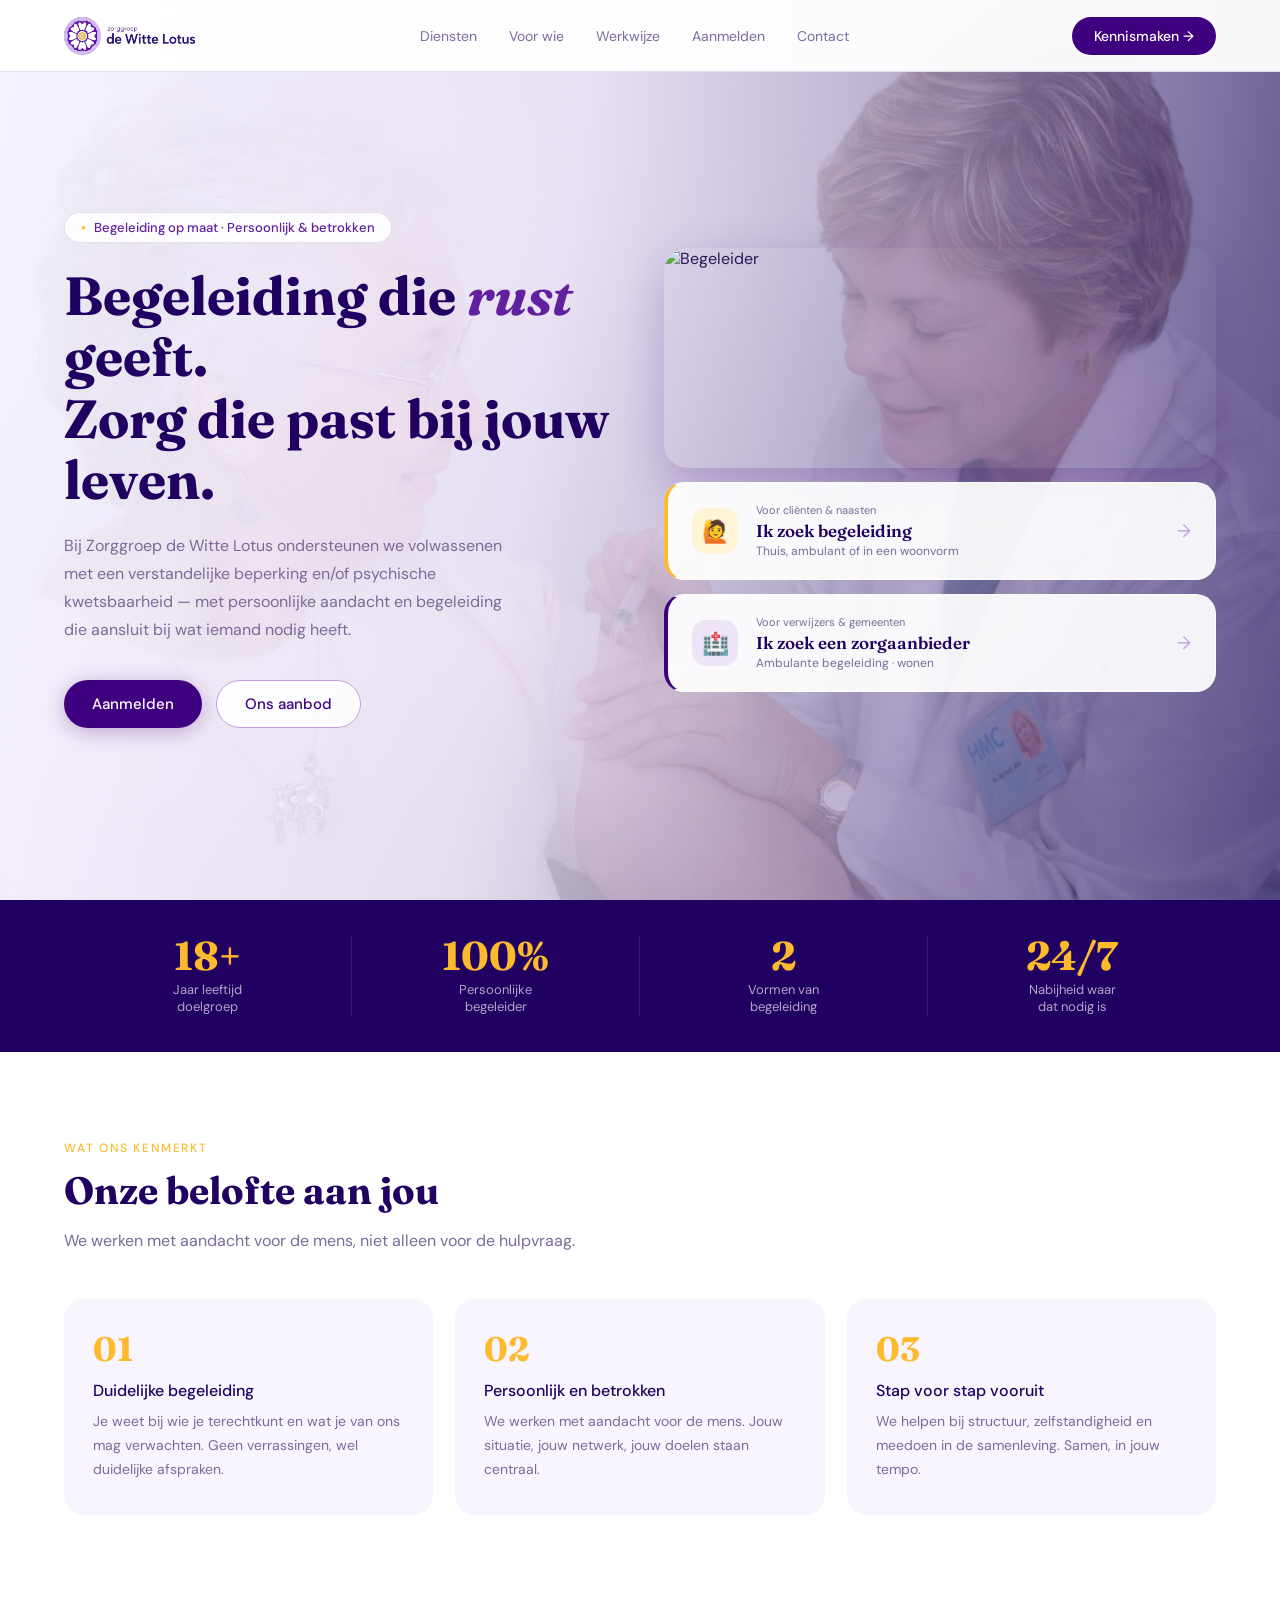
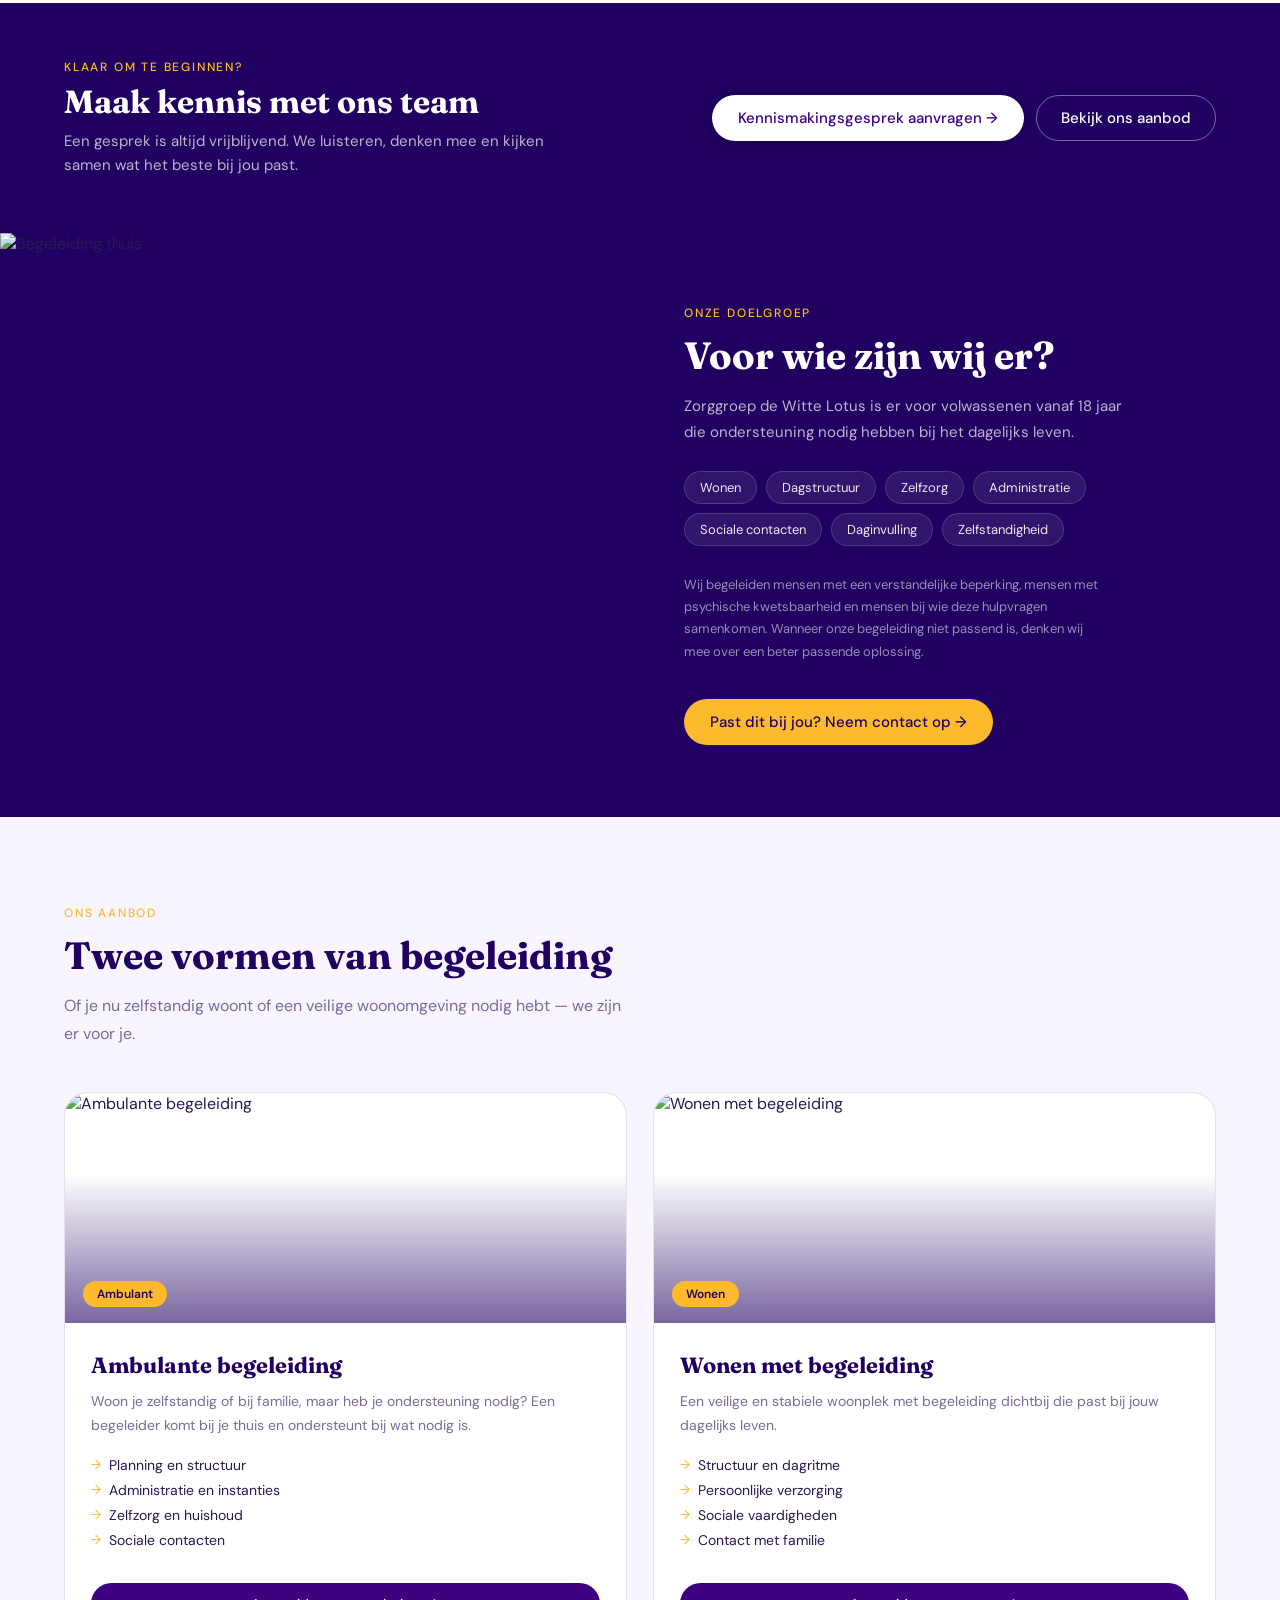
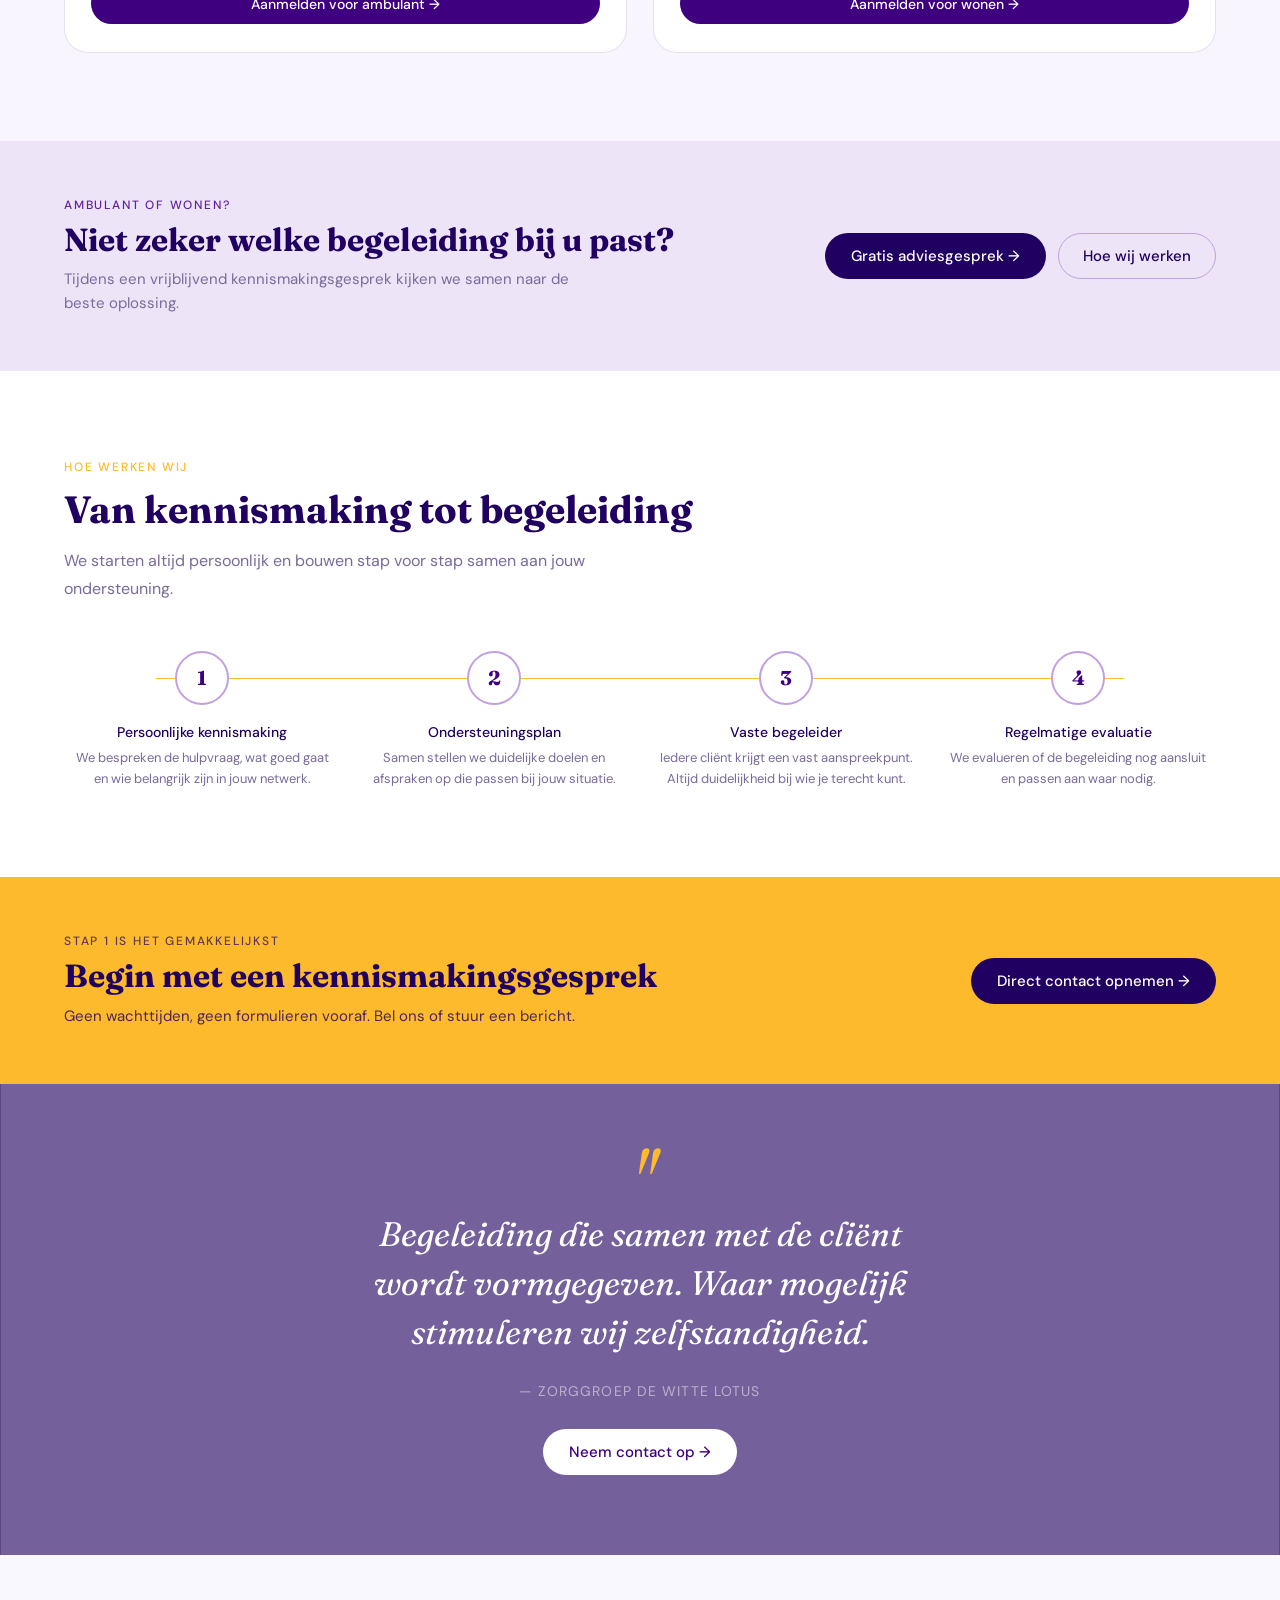
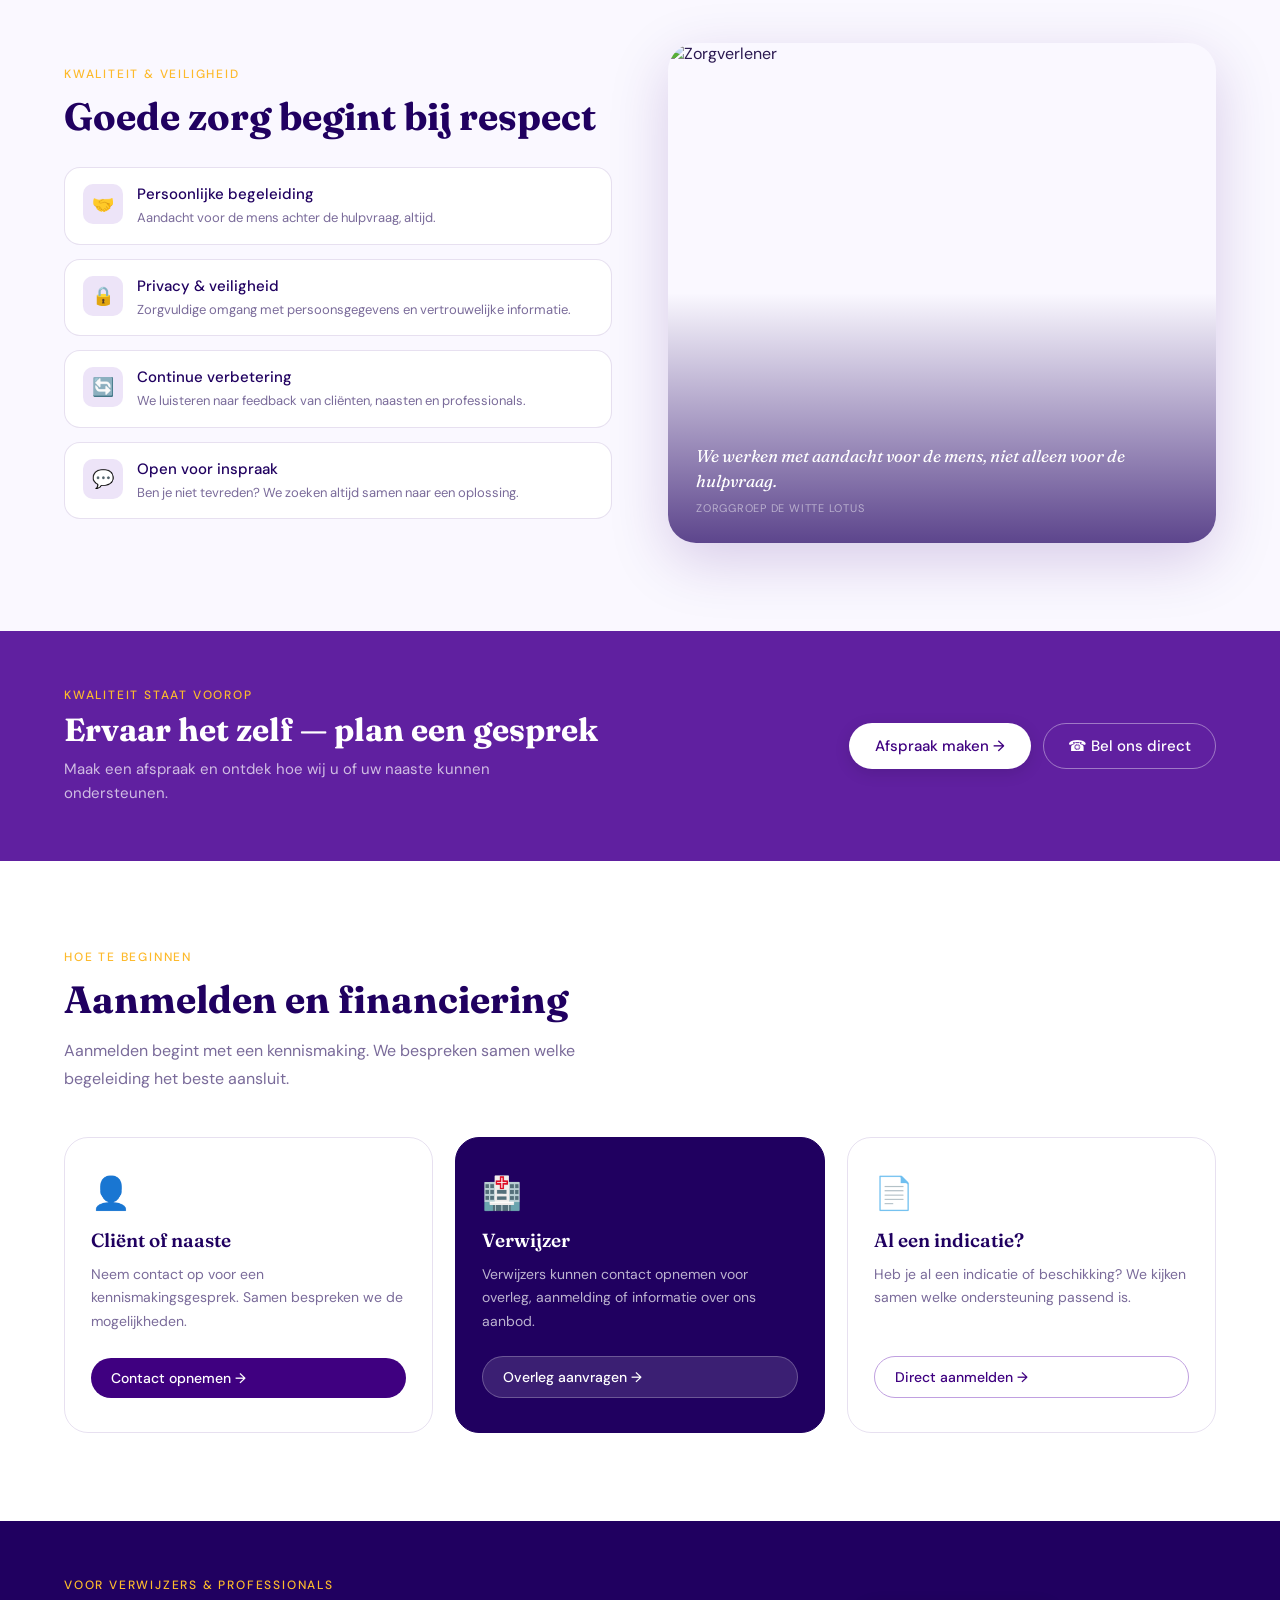
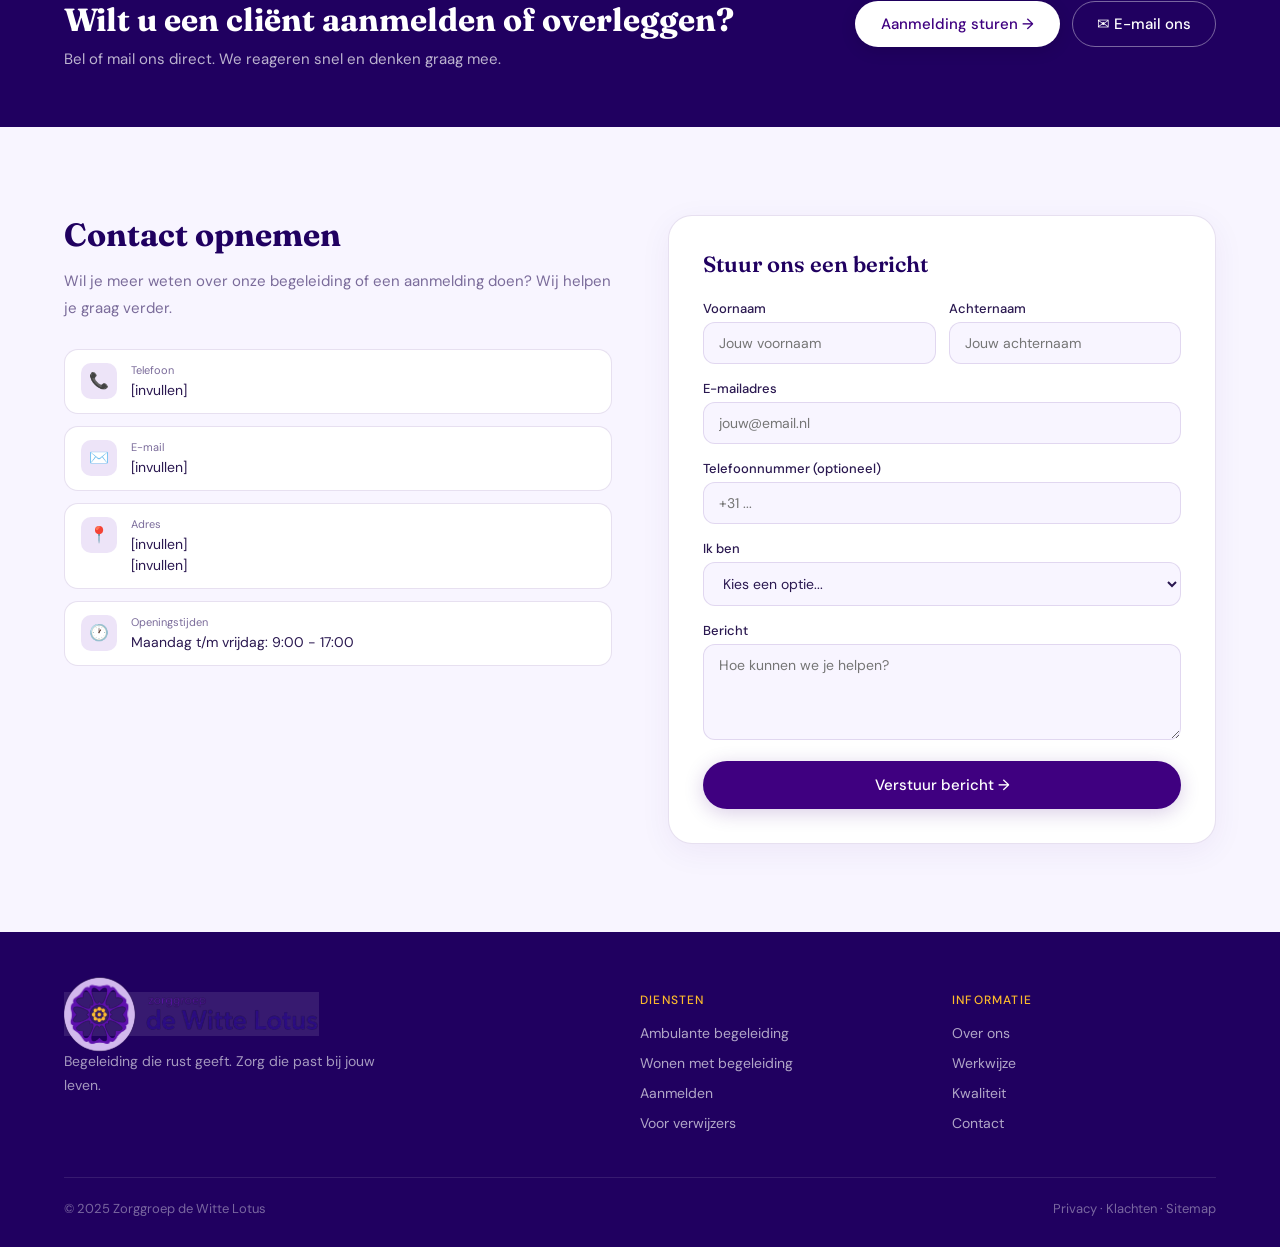
==== index.html @ 86aa3a66 "save" ====
<!DOCTYPE html>
<html lang="nl">
<head>
<meta charset="UTF-8">
<meta name="viewport" content="width=device-width, initial-scale=1.0">
<title id="page-title">Zorggroep de Witte Lotus</title>
<link rel="preconnect" href="https://fonts.googleapis.com">
<link href="https://fonts.googleapis.com/css2?family=Fraunces:ital,opsz,wght@0,9..144,300;0,9..144,600;0,9..144,700;1,9..144,400&family=DM+Sans:wght@300;400;500&display=swap" rel="stylesheet">
<script src="https://identity.netlify.com/v1/netlify-identity-widget.js"></script>
<style>
*,*::before,*::after{box-sizing:border-box;margin:0;padding:0}
:root{
  --pd:#3F0080;--pdd:#200060;--pm:#6020A0;--pl:#C0A0E0;--pp:#EDE4F8;
  --gold:#FDBA2C;--gl:#FFF4D6;
  --w:#FFFFFF;--ow:#F8F5FF;
  --tb:#2A1850;--tm:#7A6B9A;--br:rgba(63,0,128,0.12);
}
html{scroll-behavior:smooth}
body{font-family:'DM Sans',sans-serif;font-size:16px;color:var(--tb);background:var(--w);overflow-x:hidden}

/* NAV */
nav{position:fixed;top:0;left:0;right:0;z-index:200;display:flex;align-items:center;justify-content:space-between;padding:0 5vw;height:72px;background:rgba(255,255,255,0.95);backdrop-filter:blur(16px);border-bottom:1px solid var(--br);transition:box-shadow .3s}
nav.scrolled{box-shadow:0 4px 24px rgba(63,0,128,.1)}
.logo{display:flex;align-items:center;gap:14px;text-decoration:none}
.logo-mark{height:44px;display:flex;align-items:center;justify-content:center;transition:transform .4s}
.logo-mark img{height:44px;width:auto;display:block}
footer .logo-mark img{height:85px}
.logo:hover .logo-mark{transform:rotate(20deg)}
.logo-text span:first-child{display:block;font-size:11px;letter-spacing:.12em;text-transform:uppercase;color:var(--pm);font-weight:500}
.logo-text span:last-child{display:block;font-family:'Fraunces',serif;font-size:18px;font-weight:700;color:var(--pdd)}
.nav-links{display:flex;gap:32px;list-style:none;font-size:14px}
.nav-links a{color:var(--tm);text-decoration:none;transition:color .2s;position:relative}
.nav-links a::after{content:'';position:absolute;bottom:-4px;left:0;width:0;height:2px;background:var(--gold);border-radius:2px;transition:width .3s}
.nav-links a:hover{color:var(--pd)}.nav-links a:hover::after{width:100%}
.nav-cta{background:var(--pd);color:var(--w);border:none;border-radius:30px;padding:10px 22px;font-family:'DM Sans',sans-serif;font-size:14px;font-weight:500;cursor:pointer;text-decoration:none;transition:background .2s,transform .15s}
.nav-cta:hover{background:var(--pdd);transform:translateY(-1px)}

/* HERO */
.hero{position:relative;min-height:100vh;display:grid;grid-template-columns:1fr 1fr;gap:48px;align-items:center;padding:120px 5vw 80px;overflow:hidden}
.hero-bg{position:absolute;inset:0;z-index:0}
.hero-bg img{width:100%;height:100%;object-fit:cover;object-position:center 30%;display:block}
.hero-bg::after{content:'';position:absolute;inset:0;background:linear-gradient(100deg,rgba(248,245,255,.97) 0%,rgba(237,228,248,.88) 42%,rgba(32,0,96,.55) 100%)}
.hero-content{position:relative;z-index:1}
.hero-tag{display:inline-flex;align-items:center;gap:8px;background:rgba(255,255,255,.88);color:var(--pm);border-radius:20px;padding:6px 16px;font-size:13px;font-weight:500;margin-bottom:22px;border:1px solid var(--br);opacity:0;animation:fadeUp .7s ease .2s forwards}
.hero-tag::before{content:'●';font-size:8px;color:var(--gold)}
.hero h1{font-family:'Fraunces',serif;font-size:clamp(34px,4.2vw,54px);font-weight:700;line-height:1.14;color:var(--pdd);margin-bottom:22px;opacity:0;animation:fadeUp .7s ease .35s forwards}
.hero h1 em{font-style:italic;color:var(--pm)}
.hero-lead{font-size:16px;line-height:1.75;color:var(--tm);max-width:460px;margin-bottom:36px;opacity:0;animation:fadeUp .7s ease .5s forwards}
.hero-actions{display:flex;gap:14px;flex-wrap:wrap;opacity:0;animation:fadeUp .7s ease .65s forwards}
.btn-primary{background:var(--pd);color:var(--w);border:none;border-radius:30px;padding:14px 28px;font-family:'DM Sans',sans-serif;font-size:15px;font-weight:500;cursor:pointer;text-decoration:none;transition:background .2s,transform .2s;box-shadow:0 4px 20px rgba(63,0,128,.28)}
.btn-primary:hover{background:var(--pdd);transform:translateY(-2px)}
.btn-outline{background:rgba(255,255,255,.85);color:var(--pd);border:1.5px solid var(--pl);border-radius:30px;padding:13px 28px;font-family:'DM Sans',sans-serif;font-size:15px;font-weight:500;cursor:pointer;text-decoration:none;transition:background .2s,transform .2s}
.btn-outline:hover{background:var(--pp);transform:translateY(-2px)}
.hero-visual{position:relative;z-index:1;display:flex;flex-direction:column;gap:14px;opacity:0;animation:fadeRight .8s ease .6s forwards}
.hero-img-wrap{border-radius:24px;overflow:hidden;box-shadow:0 16px 48px rgba(63,0,128,.22);height:220px}
.hero-img-wrap img{width:100%;height:100%;object-fit:cover;transition:transform .6s}
.hero-img-wrap:hover img{transform:scale(1.04)}
.choice-card{background:rgba(255,255,255,.92);border:1px solid rgba(255,255,255,.7);border-radius:20px;padding:20px 24px;display:flex;align-items:center;gap:18px;cursor:pointer;text-decoration:none;color:inherit;backdrop-filter:blur(8px);transition:box-shadow .3s,transform .3s}
.choice-card:hover{box-shadow:0 10px 36px rgba(63,0,128,.14);transform:translateY(-3px)}
.choice-card.gold{border-left:4px solid var(--gold)}.choice-card.purple{border-left:4px solid var(--pd)}
.c-ico{width:46px;height:46px;border-radius:14px;display:flex;align-items:center;justify-content:center;font-size:22px;flex-shrink:0;transition:transform .3s}
.choice-card:hover .c-ico{transform:scale(1.15) rotate(-5deg)}
.c-ico.gb{background:var(--gl)}.c-ico.pb{background:var(--pp)}
.c-lbl{font-size:11px;color:var(--tm);margin-bottom:3px}.c-ttl{font-family:'Fraunces',serif;font-size:17px;font-weight:600;color:var(--pdd)}.c-sub{font-size:12px;color:var(--tm);margin-top:2px}
.c-arr{margin-left:auto;font-size:18px;color:var(--pl);transition:transform .3s,color .3s}
.choice-card:hover .c-arr{transform:translateX(5px);color:var(--pd)}

/* STATS */
.stats-stripe{background:var(--pdd);padding:36px 5vw;display:grid;grid-template-columns:repeat(4,1fr)}
.stat-item{text-align:center;padding:0 20px;border-right:1px solid rgba(255,255,255,.1)}
.stat-item:last-child{border-right:none}
.stat-num{font-family:'Fraunces',serif;font-size:40px;font-weight:700;color:var(--gold);line-height:1}
.stat-lbl{font-size:13px;color:rgba(255,255,255,.65);margin-top:6px;line-height:1.3}

/* SECTIONS */
.section-label{font-size:12px;letter-spacing:.15em;text-transform:uppercase;color:var(--gold);font-weight:500;margin-bottom:12px}
.section-title{font-family:'Fraunces',serif;font-size:clamp(26px,3.2vw,38px);font-weight:700;color:var(--pdd);line-height:1.2;margin-bottom:14px}
.section-lead{font-size:16px;line-height:1.75;color:var(--tm);max-width:560px;margin-bottom:44px}

/* REVEAL */
.reveal{opacity:0;transform:translateY(40px);transition:opacity .7s ease,transform .7s ease}
.reveal.visible{opacity:1;transform:translateY(0)}
.reveal-left{opacity:0;transform:translateX(-40px);transition:opacity .7s ease,transform .7s ease}
.reveal-left.visible{opacity:1;transform:translateX(0)}
.reveal-right{opacity:0;transform:translateX(40px);transition:opacity .7s ease,transform .7s ease}
.reveal-right.visible{opacity:1;transform:translateX(0)}
.stagger-1{transition-delay:.1s}.stagger-2{transition-delay:.2s}.stagger-3{transition-delay:.3s}.stagger-4{transition-delay:.4s}

/* PROMISES */
.promises{padding:88px 5vw;background:var(--w)}
.promise-grid{display:grid;grid-template-columns:repeat(3,1fr);gap:22px}
.promise-card{background:var(--ow);border-radius:20px;padding:32px 28px;border:1px solid transparent;transition:border-color .3s,box-shadow .3s,transform .3s;position:relative;overflow:hidden}
.promise-card::before{content:'';position:absolute;top:0;left:0;right:0;height:3px;background:var(--gold);transform:scaleX(0);transform-origin:left;transition:transform .4s}
.promise-card:hover{border-color:var(--pl);box-shadow:0 8px 32px rgba(63,0,128,.1);transform:translateY(-4px)}
.promise-card:hover::before{transform:scaleX(1)}
.promise-num{font-family:'Fraunces',serif;font-size:34px;font-weight:700;color:var(--gold);line-height:1;margin-bottom:14px}
.promise-card h3{font-size:16px;font-weight:500;color:var(--pdd);margin-bottom:9px}
.promise-card p{font-size:14px;line-height:1.7;color:var(--tm)}

/* VOOR WIE */
.for-who{display:grid;grid-template-columns:1fr 1fr;min-height:580px;background:var(--pdd)}
.for-who-img{position:relative;overflow:hidden}
.for-who-img img{width:100%;height:100%;object-fit:cover;object-position:center 20%;display:block;transition:transform 10s}
.for-who:hover .for-who-img img{transform:scale(1.06)}
.for-who-img::after{content:'';position:absolute;inset:0;background:linear-gradient(90deg,transparent 50%,var(--pdd) 100%)}
.for-who-content{padding:72px 5vw 72px 44px;display:flex;flex-direction:column;justify-content:center}
.for-who .section-label{color:var(--gold)}.for-who .section-title{color:var(--w);margin-bottom:14px}
.for-who-lead{font-size:15px;line-height:1.75;color:rgba(255,255,255,.7);margin-bottom:26px;max-width:440px}
.target-list{display:flex;flex-wrap:wrap;gap:9px;margin-bottom:28px}
.target-pill{background:rgba(255,255,255,.08);border:1px solid rgba(255,255,255,.15);border-radius:30px;padding:7px 15px;font-size:13px;color:rgba(255,255,255,.9);transition:background .25s,border-color .25s,transform .25s;cursor:default}
.target-pill:hover{background:rgba(253,186,44,.15);border-color:var(--gold);transform:translateY(-2px)}
.for-who-note{font-size:13px;line-height:1.7;color:rgba(255,255,255,.55);max-width:420px}

/* SERVICES */
.services{padding:88px 5vw;background:var(--ow)}
.services-grid{display:grid;grid-template-columns:1fr 1fr;gap:26px}
.service-card{background:var(--w);border-radius:24px;border:1px solid var(--br);overflow:hidden;transition:box-shadow .3s,transform .3s}
.service-card:hover{box-shadow:0 16px 48px rgba(63,0,128,.13);transform:translateY(-6px)}
.svc-img{height:230px;overflow:hidden;position:relative}
.svc-img img{width:100%;height:100%;object-fit:cover;display:block;transition:transform .7s}
.service-card:hover .svc-img img{transform:scale(1.07)}
.svc-overlay{position:absolute;inset:0;background:linear-gradient(to bottom,transparent 35%,rgba(32,0,96,.6) 100%)}
.svc-tag{position:absolute;bottom:16px;left:18px;background:var(--gold);color:var(--pdd);border-radius:20px;padding:5px 14px;font-size:12px;font-weight:600;z-index:2;transition:transform .3s}
.service-card:hover .svc-tag{transform:translateY(-3px)}
.svc-body{padding:28px 26px}
.service-card h3{font-family:'Fraunces',serif;font-size:22px;font-weight:700;color:var(--pdd);margin-bottom:11px}
.service-card p{font-size:14px;line-height:1.7;color:var(--tm);margin-bottom:18px}
.svc-list{list-style:none;display:flex;flex-direction:column;gap:7px;margin-bottom:20px}
.svc-list li{font-size:14px;color:var(--tb);display:flex;align-items:center;gap:8px}
.svc-list li::before{content:'→';color:var(--gold);font-size:13px;flex-shrink:0}
.svc-cta{display:inline-block;background:var(--pd);color:var(--w);border-radius:30px;padding:11px 22px;font-size:14px;font-weight:500;text-decoration:none;margin-top:14px;width:100%;text-align:center;border-top:1px solid var(--br);transition:background .2s}
.svc-cta:hover{background:var(--pdd)}

/* CTA BARS */
.cta-bar{padding:56px 5vw;display:flex;align-items:center;justify-content:space-between;gap:32px;flex-wrap:wrap}
.cta-bar.dark{background:var(--pdd)}.cta-bar.gold-bg{background:var(--gold)}.cta-bar.light{background:var(--pp)}.cta-bar.mid{background:var(--pm)}
.cta-eyebrow{font-size:12px;letter-spacing:.15em;text-transform:uppercase;font-weight:500;margin-bottom:8px;display:block}
.cta-bar.dark .cta-eyebrow,.cta-bar.mid .cta-eyebrow{color:var(--gold)}
.cta-bar.gold-bg .cta-eyebrow{color:rgba(32,0,96,.7)}.cta-bar.light .cta-eyebrow{color:var(--pm)}
.cta-bar h3{font-family:'Fraunces',serif;font-weight:700;line-height:1.2;font-size:clamp(22px,2.8vw,32px);margin-bottom:8px}
.cta-bar.dark h3,.cta-bar.mid h3{color:#fff}.cta-bar.gold-bg h3,.cta-bar.light h3{color:var(--pdd)}
.cta-bar p{font-size:15px;line-height:1.6;max-width:520px}
.cta-bar.dark p,.cta-bar.mid p{color:rgba(255,255,255,.7)}.cta-bar.gold-bg p{color:rgba(32,0,96,.8)}.cta-bar.light p{color:var(--tm)}
.cta-bar-actions{display:flex;gap:12px;flex-shrink:0;flex-wrap:wrap;align-items:center}
.cta-btn-white{background:#fff;color:var(--pd);border:none;border-radius:30px;padding:13px 26px;font-family:'DM Sans',sans-serif;font-size:15px;font-weight:500;cursor:pointer;text-decoration:none;transition:transform .2s;box-shadow:0 4px 16px rgba(0,0,0,.12)}
.cta-btn-white:hover{transform:translateY(-2px)}
.cta-btn-ghost-white{background:transparent;color:#fff;border:1.5px solid rgba(255,255,255,.4);border-radius:30px;padding:12px 24px;font-family:'DM Sans',sans-serif;font-size:15px;font-weight:500;cursor:pointer;text-decoration:none;transition:background .2s}
.cta-btn-ghost-white:hover{background:rgba(255,255,255,.12)}
.cta-btn-dark{background:var(--pdd);color:#fff;border:none;border-radius:30px;padding:13px 26px;font-family:'DM Sans',sans-serif;font-size:15px;font-weight:500;cursor:pointer;text-decoration:none;transition:transform .2s}
.cta-btn-dark:hover{transform:translateY(-2px)}
.cta-btn-ghost-dark{background:transparent;color:var(--pdd);border:1.5px solid var(--pl);border-radius:30px;padding:12px 24px;font-family:'DM Sans',sans-serif;font-size:15px;font-weight:500;cursor:pointer;text-decoration:none;transition:background .2s}
.cta-btn-ghost-dark:hover{background:var(--pp)}

/* WERKWIJZE */
.werkwijze{padding:88px 5vw;background:var(--w)}
.steps{display:grid;grid-template-columns:repeat(4,1fr);gap:16px;margin-top:48px;position:relative}
.steps::before{content:'';position:absolute;top:27px;left:8%;right:8%;height:1px;background:var(--br);z-index:0}
.steps::after{content:'';position:absolute;top:27px;left:8%;height:1px;background:var(--gold);z-index:1;width:0;transition:width 1.2s ease}
.steps.animated::after{width:84%}
.step{position:relative;z-index:2;text-align:center;padding:0 10px}
.step-num{width:54px;height:54px;border-radius:50%;background:var(--w);border:2px solid var(--pl);display:flex;align-items:center;justify-content:center;font-family:'Fraunces',serif;font-size:20px;font-weight:700;color:var(--pd);margin:0 auto 18px;transition:background .3s,border-color .3s,color .3s,transform .3s}
.step:hover .step-num{background:var(--pd);border-color:var(--pd);color:var(--w);transform:scale(1.1)}
.step h4{font-size:14px;font-weight:500;color:var(--pdd);margin-bottom:7px}
.step p{font-size:13px;line-height:1.6;color:var(--tm)}

/* SFEER */
.sfeer-banner{position:relative;overflow:hidden;display:flex;align-items:center;justify-content:center;min-height:440px}
.sfeer-bg-img{position:absolute;inset:-60px 0;width:100%;height:calc(100% + 120px);object-fit:cover;object-position:center 40%}
.sfeer-banner::before{content:'';position:absolute;inset:0;background:rgba(32,0,96,.62);z-index:1}
.sfeer-inner{position:relative;z-index:2;text-align:center;padding:80px 5vw;max-width:720px}
.sfeer-inner blockquote{font-family:'Fraunces',serif;font-size:clamp(22px,2.8vw,34px);font-style:italic;color:var(--w);line-height:1.45;margin-bottom:22px}
.sfeer-inner blockquote::before{content:'"';font-size:80px;line-height:.45;vertical-align:-.38em;color:var(--gold);display:block;margin-bottom:10px}
.sfeer-inner cite{font-style:normal;font-size:14px;color:rgba(255,255,255,.5);letter-spacing:.08em;text-transform:uppercase}
.sfeer-cta{display:inline-block;background:#fff;color:var(--pd);border-radius:30px;padding:13px 26px;font-size:15px;font-weight:500;text-decoration:none;margin-top:28px;transition:transform .2s}
.sfeer-cta:hover{transform:translateY(-2px)}

/* KWALITEIT */
.kwaliteit{padding:88px 5vw;background:#FAF8FF;display:grid;grid-template-columns:1fr 1fr;gap:56px;align-items:center}
.quality-items{display:flex;flex-direction:column;gap:14px;margin-top:28px}
.quality-item{display:flex;gap:14px;align-items:flex-start;padding:16px 18px;border-radius:16px;background:var(--w);border:1px solid var(--br);transition:border-color .3s,transform .3s}
.quality-item:hover{border-color:var(--pl);transform:translateX(5px)}
.q-ico{width:40px;height:40px;border-radius:10px;background:var(--pp);display:flex;align-items:center;justify-content:center;font-size:18px;flex-shrink:0;transition:transform .3s}
.quality-item:hover .q-ico{transform:scale(1.15) rotate(-5deg)}
.quality-item h4{font-size:15px;font-weight:500;color:var(--pdd);margin-bottom:4px}
.quality-item p{font-size:13px;line-height:1.5;color:var(--tm)}
.kw-img-wrap{border-radius:28px;overflow:hidden;position:relative;box-shadow:0 18px 60px rgba(63,0,128,.18)}
.kw-img-wrap img{width:100%;height:500px;object-fit:cover;object-position:center 15%;display:block;transition:transform 8s}
.kw-img-wrap:hover img{transform:scale(1.04)}
.kw-img-wrap::after{content:'';position:absolute;inset:0;background:linear-gradient(to bottom,transparent 50%,rgba(32,0,96,.72) 100%)}
.kw-caption{position:absolute;bottom:28px;left:28px;right:28px;z-index:1;color:var(--w)}
.kw-caption p{font-family:'Fraunces',serif;font-size:17px;font-style:italic;line-height:1.5}
.kw-caption span{font-size:11px;color:rgba(255,255,255,.5);margin-top:7px;display:block;letter-spacing:.07em;text-transform:uppercase}

/* AANMELDEN */
.aanmelden{padding:88px 5vw;background:var(--w)}
.aanmelden-cards{display:grid;grid-template-columns:repeat(3,1fr);gap:22px;margin-top:44px}
.aanmeld-card{border-radius:24px;padding:34px 26px;border:1.5px solid var(--br);display:flex;flex-direction:column;transition:border-color .3s,box-shadow .3s,transform .3s}
.aanmeld-card:hover{border-color:var(--pl);box-shadow:0 10px 36px rgba(63,0,128,.1);transform:translateY(-5px)}
.aanmeld-card.featured{background:var(--pdd);border-color:var(--pdd)}
.card-icon{font-size:32px;margin-bottom:14px;display:block;transition:transform .3s}
.aanmeld-card:hover .card-icon{transform:scale(1.2) rotate(-5deg)}
.aanmeld-card h3{font-family:'Fraunces',serif;font-size:19px;font-weight:600;color:var(--pdd);margin-bottom:11px}
.aanmeld-card.featured h3{color:var(--w)}
.aanmeld-card p{font-size:14px;line-height:1.7;color:var(--tm);flex:1;margin-bottom:22px}
.aanmeld-card.featured p{color:rgba(255,255,255,.7)}
.card-btn{display:inline-flex;align-items:center;gap:8px;border-radius:30px;padding:11px 20px;font-size:14px;font-weight:500;cursor:pointer;text-decoration:none;border:none;font-family:'DM Sans',sans-serif;transition:background .2s}
.card-btn.dark{background:var(--pd);color:var(--w)}.card-btn.dark:hover{background:var(--pm)}
.card-btn.light{background:rgba(255,255,255,.12);color:var(--w);border:1px solid rgba(255,255,255,.25)}.card-btn.light:hover{background:rgba(255,255,255,.2)}
.card-btn.outline{background:transparent;color:var(--pd);border:1.5px solid var(--pl)}.card-btn.outline:hover{background:var(--pp)}

/* CONTACT */
.contact{padding:88px 5vw;background:var(--ow);display:grid;grid-template-columns:1fr 1fr;gap:56px;align-items:start}
.contact-info h2{font-family:'Fraunces',serif;font-size:32px;font-weight:700;color:var(--pdd);margin-bottom:14px}
.contact-info p{font-size:15px;line-height:1.75;color:var(--tm);margin-bottom:28px}
.contact-details{display:flex;flex-direction:column;gap:12px}
.contact-row{display:flex;align-items:flex-start;gap:14px;padding:13px 16px;background:var(--w);border-radius:14px;border:1px solid var(--br);transition:border-color .3s,transform .3s}
.contact-row:hover{border-color:var(--pl);transform:translateX(5px)}
.cr-ico{width:36px;height:36px;min-width:36px;border-radius:10px;background:var(--pp);display:flex;align-items:center;justify-content:center;font-size:16px}
.cr-lbl{font-size:11px;color:var(--tm);display:block;margin-bottom:2px}
.cr-val{font-size:14px;color:var(--tb);white-space:pre-line}
.contact-form{background:var(--w);border-radius:24px;padding:34px;border:1px solid var(--br);box-shadow:0 8px 32px rgba(63,0,128,.06)}
.contact-form h3{font-family:'Fraunces',serif;font-size:22px;font-weight:600;color:var(--pdd);margin-bottom:22px}
.form-group{margin-bottom:16px}
.form-group label{display:block;font-size:13px;font-weight:500;color:var(--tb);margin-bottom:5px}
.form-group input,.form-group select,.form-group textarea{width:100%;padding:11px 15px;border:1.5px solid var(--br);border-radius:12px;font-family:'DM Sans',sans-serif;font-size:14px;color:var(--tb);background:var(--ow);outline:none;transition:border-color .2s,box-shadow .2s}
.form-group input:focus,.form-group select:focus,.form-group textarea:focus{border-color:var(--pm);background:var(--w);box-shadow:0 0 0 3px rgba(96,32,160,.1)}
.form-group textarea{resize:vertical;min-height:96px}
.form-row{display:grid;grid-template-columns:1fr 1fr;gap:13px}
.submit-btn{width:100%;background:var(--pd);color:var(--w);border:none;border-radius:30px;padding:14px;font-family:'DM Sans',sans-serif;font-size:15px;font-weight:500;cursor:pointer;transition:background .2s,transform .15s;box-shadow:0 4px 20px rgba(63,0,128,.2)}
.submit-btn:hover{background:var(--pdd);transform:translateY(-2px)}

/* FOOTER */
footer{background:var(--pdd);color:var(--w);padding:60px 5vw 30px}
.footer-grid{display:grid;grid-template-columns:2fr 1fr 1fr;gap:48px;margin-bottom:44px}
.footer-brand p{font-size:14px;line-height:1.7;color:rgba(255,255,255,.6);max-width:340px;margin-top:14px}
footer h4{font-size:12px;letter-spacing:.1em;text-transform:uppercase;color:var(--gold);margin-bottom:14px;font-weight:500}
footer ul{list-style:none;display:flex;flex-direction:column;gap:9px}
footer ul li a{font-size:14px;color:rgba(255,255,255,.65);text-decoration:none;transition:color .2s,padding-left .2s}
footer ul li a:hover{color:var(--w);padding-left:6px}
.footer-bottom{border-top:1px solid rgba(255,255,255,.1);padding-top:22px;display:flex;align-items:center;justify-content:space-between;font-size:13px;color:rgba(255,255,255,.4)}

/* KEYFRAMES */
@keyframes fadeUp{from{opacity:0;transform:translateY(28px)}to{opacity:1;transform:translateY(0)}}
@keyframes fadeRight{from{opacity:0;transform:translateX(30px)}to{opacity:1;transform:translateX(0)}}

/* RESPONSIVE */
@media(max-width:900px){
  .hero,.for-who,.kwaliteit,.contact{grid-template-columns:1fr}
  .for-who-img{height:300px}.for-who-img::after{background:linear-gradient(to bottom,transparent 40%,var(--pdd) 100%)}
  .for-who-content{padding:48px 5vw}
  .promise-grid,.aanmelden-cards,.services-grid{grid-template-columns:1fr}
  .steps{grid-template-columns:1fr 1fr}.steps::before,.steps::after{display:none}
  .footer-grid{grid-template-columns:1fr 1fr}
  .nav-links{display:none}
  .stats-stripe{grid-template-columns:repeat(2,1fr)}
  .cta-bar{flex-direction:column;text-align:center}.cta-bar-actions{justify-content:center}
}

/* STICKY CTA MOBILE */
.sticky-cta{display:none;position:fixed;bottom:0;left:0;right:0;z-index:150;background:var(--pdd);padding:14px 5vw;flex-direction:row;align-items:center;justify-content:space-between;gap:12px;box-shadow:0 -4px 24px rgba(32,0,96,.25)}
.sticky-cta p{font-size:13px;color:rgba(255,255,255,.8);margin:0}
.sticky-cta strong{color:#fff;display:block;font-size:14px}
.sticky-cta-btn{background:var(--gold);color:var(--pdd);border:none;border-radius:30px;padding:11px 22px;font-family:'DM Sans',sans-serif;font-size:14px;font-weight:600;cursor:pointer;text-decoration:none;flex-shrink:0}
@media(max-width:900px){.sticky-cta{display:flex}body{padding-bottom:70px}}
</style>
</head>
<body>

<!-- STICKY MOBILE CTA -->
<div class="sticky-cta" id="stickyCta">
  <div><strong id="sticky-naam">de Witte Lotus</strong><p>Plan een vrijblijvend gesprek</p></div>
  <a class="sticky-cta-btn" href="#contact">Contact opnemen →</a>
</div>

<!-- NAV -->
<nav id="mainNav">
  <a class="logo" href="#">
    <div class="logo-mark">
      <img src="/images/uploads/de_Witte_Lotus_logo.svg" alt="Logo de witte lotus">
    </div>
  </a>
  <ul class="nav-links">
    <li><a href="#diensten">Diensten</a></li>
    <li><a href="#voor-wie">Voor wie</a></li>
    <li><a href="#werkwijze">Werkwijze</a></li>
    <li><a href="#aanmelden">Aanmelden</a></li>
    <li><a href="#contact">Contact</a></li>
  </ul>
  <a class="nav-cta" href="#contact" id="nav-cta-btn">Kennismaken →</a>
</nav>

<!-- HERO -->
<section class="hero">
  <div class="hero-bg" id="heroBg">
    <img id="hero-bg-img" src="images/uploads/hero_background.jpg" alt="Begeleiding Witte Lotus">
  </div>
  <div class="hero-content">
    <div class="hero-tag">Begeleiding op maat · Persoonlijk &amp; betrokken</div>
    <h1 id="hero-h1">Begeleiding die <em>rust</em> geeft.<br>Zorg die past bij jouw leven.</h1>
    <p class="hero-lead" id="hero-lead"></p>
    <div class="hero-actions">
      <a class="btn-primary" href="#aanmelden" id="btn-aanmelden">Aanmelden</a>
      <a class="btn-outline" href="#diensten">Ons aanbod</a>
    </div>
  </div>
  <div class="hero-visual">
    <div class="hero-img-wrap"><img id="hero-portret" src="" alt="Begeleider"></div>
    <a class="choice-card gold" href="#aanmelden">
      <div class="c-ico gb">🙋</div>
      <div><div class="c-lbl">Voor cliënten &amp; naasten</div><div class="c-ttl">Ik zoek begeleiding</div><div class="c-sub">Thuis, ambulant of in een woonvorm</div></div>
      <div class="c-arr">→</div>
    </a>
    <a class="choice-card purple" href="#verwijzers">
      <div class="c-ico pb">🏥</div>
      <div><div class="c-lbl">Voor verwijzers &amp; gemeenten</div><div class="c-ttl">Ik zoek een zorgaanbieder</div><div class="c-sub">Ambulante begeleiding · wonen</div></div>
      <div class="c-arr">→</div>
    </a>
  </div>
</section>

<!-- STATS -->
<div class="stats-stripe">
  <div class="stat-item reveal stagger-1"><div class="stat-num" data-count="18" data-suffix="+">0</div><div class="stat-lbl">Jaar leeftijd<br>doelgroep</div></div>
  <div class="stat-item reveal stagger-2"><div class="stat-num" data-count="100" data-suffix="%">0</div><div class="stat-lbl">Persoonlijke<br>begeleider</div></div>
  <div class="stat-item reveal stagger-3"><div class="stat-num" data-count="2" data-suffix="">0</div><div class="stat-lbl">Vormen van<br>begeleiding</div></div>
  <div class="stat-item reveal stagger-4"><div class="stat-num">24/7</div><div class="stat-lbl">Nabijheid waar<br>dat nodig is</div></div>
</div>

<!-- BELOFTES -->
<section class="promises" id="over">
  <div class="reveal"><div class="section-label">Wat ons kenmerkt</div></div>
  <div class="reveal stagger-1"><h2 class="section-title">Onze belofte aan jou</h2></div>
  <div class="reveal stagger-2"><p class="section-lead">We werken met aandacht voor de mens, niet alleen voor de hulpvraag.</p></div>
  <div class="promise-grid">
    <div class="promise-card reveal stagger-1"><div class="promise-num">01</div><h3 id="b1-titel"></h3><p id="b1-tekst"></p></div>
    <div class="promise-card reveal stagger-2"><div class="promise-num">02</div><h3 id="b2-titel"></h3><p id="b2-tekst"></p></div>
    <div class="promise-card reveal stagger-3"><div class="promise-num">03</div><h3 id="b3-titel"></h3><p id="b3-tekst"></p></div>
  </div>
</section>

<!-- CTA 1 -->
<div class="cta-bar dark reveal">
  <div><span class="cta-eyebrow">Klaar om te beginnen?</span><h3>Maak kennis met ons team</h3><p>Een gesprek is altijd vrijblijvend. We luisteren, denken mee en kijken samen wat het beste bij jou past.</p></div>
  <div class="cta-bar-actions"><a class="cta-btn-white" href="#contact">Kennismakingsgesprek aanvragen →</a><a class="cta-btn-ghost-white" href="#diensten">Bekijk ons aanbod</a></div>
</div>

<!-- VOOR WIE -->
<section class="for-who" id="voor-wie">
  <div class="for-who-img reveal-left"><img id="vw-foto" src="" alt="Begeleiding thuis"></div>
  <div class="for-who-content">
    <div class="reveal"><div class="section-label">Onze doelgroep</div></div>
    <div class="reveal stagger-1"><h2 class="section-title">Voor wie zijn wij er?</h2></div>
    <p class="for-who-lead reveal stagger-2" id="vw-intro"></p>
    <div class="target-list reveal stagger-3">
      <span class="target-pill">Wonen</span><span class="target-pill">Dagstructuur</span><span class="target-pill">Zelfzorg</span>
      <span class="target-pill">Administratie</span><span class="target-pill">Sociale contacten</span><span class="target-pill">Daginvulling</span><span class="target-pill">Zelfstandigheid</span>
    </div>
    <p class="for-who-note reveal stagger-4" id="vw-nota"></p>
    <div class="reveal stagger-4" style="margin-top:28px">
      <a href="#contact" style="display:inline-block;background:var(--gold);color:var(--pdd);border-radius:30px;padding:13px 26px;font-size:15px;font-weight:500;text-decoration:none;margin-top:8px;">Past dit bij jou? Neem contact op →</a>
    </div>
  </div>
</section>

<!-- DIENSTEN -->
<section class="services" id="diensten">
  <div class="reveal"><div class="section-label">Ons aanbod</div></div>
  <div class="reveal stagger-1"><h2 class="section-title">Twee vormen van begeleiding</h2></div>
  <div class="reveal stagger-2"><p class="section-lead">Of je nu zelfstandig woont of een veilige woonomgeving nodig hebt — we zijn er voor je.</p></div>
  <div class="services-grid">
    <div class="service-card reveal-left stagger-1">
      <div class="svc-img"><img id="svc1-foto" src="" alt="Ambulante begeleiding"><div class="svc-overlay"></div><span class="svc-tag">Ambulant</span></div>
      <div class="svc-body">
        <h3 id="svc1-titel"></h3><p id="svc1-tekst"></p>
        <ul class="svc-list"><li>Planning en structuur</li><li>Administratie en instanties</li><li>Zelfzorg en huishoud</li><li>Sociale contacten</li></ul>
        <a class="svc-cta" href="#contact">Aanmelden voor ambulant →</a>
      </div>
    </div>
    <div class="service-card reveal-right stagger-2">
      <div class="svc-img"><img id="svc2-foto" src="" alt="Wonen met begeleiding"><div class="svc-overlay"></div><span class="svc-tag">Wonen</span></div>
      <div class="svc-body">
        <h3 id="svc2-titel"></h3><p id="svc2-tekst"></p>
        <ul class="svc-list"><li>Structuur en dagritme</li><li>Persoonlijke verzorging</li><li>Sociale vaardigheden</li><li>Contact met familie</li></ul>
        <a class="svc-cta" href="#contact">Aanmelden voor wonen →</a>
      </div>
    </div>
  </div>
</section>

<!-- CTA 2 -->
<div class="cta-bar light reveal">
  <div><span class="cta-eyebrow">Ambulant of wonen?</span><h3>Niet zeker welke begeleiding bij u past?</h3><p>Tijdens een vrijblijvend kennismakingsgesprek kijken we samen naar de beste oplossing.</p></div>
  <div class="cta-bar-actions"><a class="cta-btn-dark" href="#contact">Gratis adviesgesprek →</a><a class="cta-btn-ghost-dark" href="#werkwijze">Hoe wij werken</a></div>
</div>

<!-- WERKWIJZE -->
<section class="werkwijze" id="werkwijze">
  <div class="reveal"><div class="section-label">Hoe werken wij</div></div>
  <div class="reveal stagger-1"><h2 class="section-title">Van kennismaking tot begeleiding</h2></div>
  <div class="reveal stagger-2"><p class="section-lead">We starten altijd persoonlijk en bouwen stap voor stap samen aan jouw ondersteuning.</p></div>
  <div class="steps" id="stepsRow">
    <div class="step reveal stagger-1"><div class="step-num">1</div><h4>Persoonlijke kennismaking</h4><p>We bespreken de hulpvraag, wat goed gaat en wie belangrijk zijn in jouw netwerk.</p></div>
    <div class="step reveal stagger-2"><div class="step-num">2</div><h4>Ondersteuningsplan</h4><p>Samen stellen we duidelijke doelen en afspraken op die passen bij jouw situatie.</p></div>
    <div class="step reveal stagger-3"><div class="step-num">3</div><h4>Vaste begeleider</h4><p>Iedere cliënt krijgt een vast aanspreekpunt. Altijd duidelijkheid bij wie je terecht kunt.</p></div>
    <div class="step reveal stagger-4"><div class="step-num">4</div><h4>Regelmatige evaluatie</h4><p>We evalueren of de begeleiding nog aansluit en passen aan waar nodig.</p></div>
  </div>
</section>

<!-- CTA 3 -->
<div class="cta-bar gold-bg reveal">
  <div><span class="cta-eyebrow">Stap 1 is het gemakkelijkst</span><h3>Begin met een kennismakingsgesprek</h3><p>Geen wachttijden, geen formulieren vooraf. Bel ons of stuur een bericht.</p></div>
  <div class="cta-bar-actions"><a class="cta-btn-dark" href="#contact">Direct contact opnemen →</a></div>
</div>

<!-- SFEER BANNER -->
<div class="sfeer-banner">
  <img class="sfeer-bg-img" id="sfeer-foto" src="" alt="">
  <div class="sfeer-inner reveal">
    <blockquote id="sfeer-quote"></blockquote>
    <cite>— Zorggroep de Witte Lotus</cite>
    <br><a class="sfeer-cta" href="#contact">Neem contact op →</a>
  </div>
</div>

<!-- KWALITEIT -->
<section class="kwaliteit" id="kwaliteit">
  <div>
    <div class="reveal"><div class="section-label">Kwaliteit &amp; veiligheid</div></div>
    <div class="reveal stagger-1"><h2 class="section-title">Goede zorg begint bij respect</h2></div>
    <div class="quality-items">
      <div class="quality-item reveal stagger-1"><div class="q-ico">🤝</div><div><h4>Persoonlijke begeleiding</h4><p>Aandacht voor de mens achter de hulpvraag, altijd.</p></div></div>
      <div class="quality-item reveal stagger-2"><div class="q-ico">🔒</div><div><h4>Privacy &amp; veiligheid</h4><p>Zorgvuldige omgang met persoonsgegevens en vertrouwelijke informatie.</p></div></div>
      <div class="quality-item reveal stagger-3"><div class="q-ico">🔄</div><div><h4>Continue verbetering</h4><p>We luisteren naar feedback van cliënten, naasten en professionals.</p></div></div>
      <div class="quality-item reveal stagger-4"><div class="q-ico">💬</div><div><h4>Open voor inspraak</h4><p>Ben je niet tevreden? We zoeken altijd samen naar een oplossing.</p></div></div>
    </div>
  </div>
  <div class="kw-img-wrap reveal-right">
    <img id="kw-foto" src="" alt="Zorgverlener">
    <div class="kw-caption"><p>We werken met aandacht voor de mens, niet alleen voor de hulpvraag.</p><span id="kw-naam">Zorggroep de Witte Lotus</span></div>
  </div>
</section>

<!-- CTA 4 -->
<div class="cta-bar mid reveal">
  <div><span class="cta-eyebrow">Kwaliteit staat voorop</span><h3>Ervaar het zelf — plan een gesprek</h3><p>Maak een afspraak en ontdek hoe wij u of uw naaste kunnen ondersteunen.</p></div>
  <div class="cta-bar-actions"><a class="cta-btn-white" href="#contact">Afspraak maken →</a><a class="cta-btn-ghost-white" id="tel-btn" href="#">☎ Bel ons direct</a></div>
</div>

<!-- AANMELDEN -->
<section class="aanmelden" id="aanmelden">
  <div class="reveal"><div class="section-label">Hoe te beginnen</div></div>
  <div class="reveal stagger-1"><h2 class="section-title">Aanmelden en financiering</h2></div>
  <div class="reveal stagger-2"><p class="section-lead">Aanmelden begint met een kennismaking. We bespreken samen welke begeleiding het beste aansluit.</p></div>
  <div class="aanmelden-cards">
    <div class="aanmeld-card reveal stagger-1"><span class="card-icon">👤</span><h3>Cliënt of naaste</h3><p>Neem contact op voor een kennismakingsgesprek. Samen bespreken we de mogelijkheden.</p><a class="card-btn dark" href="#contact">Contact opnemen →</a></div>
    <div class="aanmeld-card featured reveal stagger-2"><span class="card-icon">🏥</span><h3>Verwijzer</h3><p>Verwijzers kunnen contact opnemen voor overleg, aanmelding of informatie over ons aanbod.</p><a class="card-btn light" href="#contact">Overleg aanvragen →</a></div>
    <div class="aanmeld-card reveal stagger-3"><span class="card-icon">📄</span><h3>Al een indicatie?</h3><p>Heb je al een indicatie of beschikking? We kijken samen welke ondersteuning passend is.</p><a class="card-btn outline" href="#contact">Direct aanmelden →</a></div>
  </div>
</section>

<!-- CTA 5 -->
<div class="cta-bar dark reveal" id="verwijzers">
  <div><span class="cta-eyebrow">Voor verwijzers &amp; professionals</span><h3>Wilt u een cliënt aanmelden of overleggen?</h3><p>Bel of mail ons direct. We reageren snel en denken graag mee.</p></div>
  <div class="cta-bar-actions"><a class="cta-btn-white" href="#contact">Aanmelding sturen →</a><a class="cta-btn-ghost-white" id="email-btn" href="#">✉ E-mail ons</a></div>
</div>

<!-- CONTACT -->
<section class="contact" id="contact">
  <div class="contact-info reveal-left">
    <h2 id="ct-titel">Contact opnemen</h2>
    <p id="ct-intro"></p>
    <div class="contact-details">
      <div class="contact-row"><div class="cr-ico">📞</div><div><span class="cr-lbl">Telefoon</span><span class="cr-val" id="ct-tel"></span></div></div>
      <div class="contact-row"><div class="cr-ico">✉️</div><div><span class="cr-lbl">E-mail</span><span class="cr-val" id="ct-email"></span></div></div>
      <div class="contact-row"><div class="cr-ico">📍</div><div><span class="cr-lbl">Adres</span><span class="cr-val" id="ct-adres"></span></div></div>
      <div class="contact-row"><div class="cr-ico">🕐</div><div><span class="cr-lbl">Openingstijden</span><span class="cr-val" id="ct-uren"></span></div></div>
    </div>
  </div>
  <div class="contact-form reveal-right">
    <h3>Stuur ons een bericht</h3>
    <form name="contact" method="POST" data-netlify="true" netlify-honeypot="bot-field" netlify>
      <input type="hidden" name="form-name" value="contact">
      <p hidden><label>Bot: <input name="bot-field"></label></p>
      <div class="form-row">
        <div class="form-group"><label>Voornaam</label><input type="text" name="voornaam" placeholder="Jouw voornaam" required></div>
        <div class="form-group"><label>Achternaam</label><input type="text" name="achternaam" placeholder="Jouw achternaam" required></div>
      </div>
      <div class="form-group"><label>E-mailadres</label><input type="email" name="email" placeholder="jouw@email.nl" required></div>
      <div class="form-group"><label>Telefoonnummer (optioneel)</label><input type="tel" name="telefoon" placeholder="+31 ..."></div>
      <div class="form-group"><label>Ik ben</label>
        <select name="type" required>
          <option value="">Kies een optie...</option>
          <option>Cliënt of naaste</option>
          <option>Verwijzer</option>
          <option>Gemeente / zorgkantoor</option>
          <option>Anders</option>
        </select>
      </div>
      <div class="form-group"><label>Bericht</label><textarea name="bericht" placeholder="Hoe kunnen we je helpen?" required></textarea></div>
      <button type="submit" class="submit-btn" id="submitBtn">Verstuur bericht →</button>
    </form>
  </div>
</section>

<!-- FOOTER -->
<footer>
  <div class="footer-grid">
    <div class="footer-brand">
      <a class="logo" href="#">
        <div class="logo-mark" style="background:rgba(255,255,255,.1)">
          <img src="/images/uploads/de_Witte_Lotus_logo.svg" alt="Logo de witte lotus" width="120">
        </div>
      </a>
      <p id="footer-tekst"></p>
    </div>
    <div><h4>Diensten</h4><ul>
      <li><a href="#diensten">Ambulante begeleiding</a></li>
      <li><a href="#diensten">Wonen met begeleiding</a></li>
      <li><a href="#aanmelden">Aanmelden</a></li>
      <li><a href="#verwijzers">Voor verwijzers</a></li>
    </ul></div>
    <div><h4>Informatie</h4><ul>
      <li><a href="#over">Over ons</a></li>
      <li><a href="#werkwijze">Werkwijze</a></li>
      <li><a href="#kwaliteit">Kwaliteit</a></li>
      <li><a href="#contact">Contact</a></li>
    </ul></div>
  </div>
  <div class="footer-bottom">
    <span id="footer-copy">© 2025 Zorggroep de Witte Lotus</span>
    <span>Privacy · Klachten · Sitemap</span>
  </div>
</footer>

<script>
// ════════════════════════════════════════
//  DATA LOADER — leest alle JSON bestanden
// ════════════════════════════════════════
async function loadData() {
  try {
    const [contact, homepage, nav] = await Promise.all([
      fetch('/_data/contact.json').then(r => r.json()),
      fetch('/_data/homepage.json').then(r => r.json()),
      fetch('/_data/navigatie.json').then(r => r.json()),
    ]);

    // ── Contact ──
    const s = (id, v) => { const el = document.getElementById(id); if(el && v) el.textContent = v; };
    const h = (id, v) => { const el = document.getElementById(id); if(el && v) el.innerHTML = v; };
    const src = (id, v) => { const el = document.getElementById(id); if(el && v) el.src = v; };
    const href = (id, v) => { const el = document.getElementById(id); if(el && v) el.href = v; };

    s('ct-tel', contact.telefoon);
    s('ct-email', contact.email);

    // Adres met saut de ligne
    const adresEl = document.getElementById('ct-adres');
    if(adresEl) {
      const adres = [contact.adres1, contact.adres2].filter(Boolean).join('\n');
      adresEl.textContent = adres;
    }
    s('ct-uren', contact.openingstijden);

    // Navigatie
    const ctaEl = document.getElementById('nav-cta-btn');
    if(ctaEl && nav.btn_kennismaken) ctaEl.textContent = nav.btn_kennismaken;
    const aanmeldenEl = document.getElementById('btn-aanmelden');
    if(aanmeldenEl && nav.btn_aanmelden) aanmeldenEl.textContent = nav.btn_aanmelden;

    // Footer
    s('footer-naam', contact.naam?.replace('Zorggroep ', '') || 'de Witte Lotus');
    s('footer-tekst', nav.footer_tekst);
    s('footer-copy', '© 2025 ' + (contact.naam || 'Zorggroep de Witte Lotus'));
    s('nav-naam', contact.naam?.replace('Zorggroep ', '') || 'de Witte Lotus');
    s('sticky-naam', contact.naam || 'de Witte Lotus');
    s('kw-naam', contact.naam || 'Zorggroep de Witte Lotus');

    // Tel / email links
    href('tel-btn', 'tel:' + (contact.telefoon || ''));
    href('email-btn', 'mailto:' + (contact.email || ''));

    // Homepage
    // Hero
    src('hero-bg-img', homepage.hero_foto);
    src('hero-portret', homepage.hero_portret);

    // Hero titel met cursief woord
    const h1El = document.getElementById('hero-h1');
    if(h1El && homepage.hero_titel) {
      const cursief = homepage.hero_cursief || 'rust';
      const titled = homepage.hero_titel.replace(cursief, '<em>' + cursief + '</em>');
      h1El.innerHTML = titled;
    }
    s('hero-lead', homepage.hero_intro);

    // Beloftes
    s('b1-titel', homepage.b1_titel); s('b1-tekst', homepage.b1_tekst);
    s('b2-titel', homepage.b2_titel); s('b2-tekst', homepage.b2_tekst);
    s('b3-titel', homepage.b3_titel); s('b3-tekst', homepage.b3_tekst);

    // Voor wie
    s('vw-intro', homepage.vw_intro);
    src('vw-foto', homepage.vw_foto);
    s('vw-nota', homepage.vw_nota);

    // Diensten
    s('svc1-titel', homepage.svc1_titel); s('svc1-tekst', homepage.svc1_tekst);
    src('svc1-foto', homepage.svc1_foto);
    s('svc2-titel', homepage.svc2_titel); s('svc2-tekst', homepage.svc2_tekst);
    src('svc2-foto', homepage.svc2_foto);

    // Sfeer
    src('sfeer-foto', homepage.sfeer_foto);
    s('sfeer-quote', homepage.sfeer_quote);

    // Kwaliteit
    src('kw-foto', homepage.kw_foto);

    // Contact sectie
    s('ct-intro', homepage.ct_intro);

    // Page title
    document.title = (contact.naam || 'Zorggroep de Witte Lotus') + ' – Begeleiding die past bij jouw leven';

  } catch(e) {
    console.log('Data load error:', e.message);
  }
}

loadData();

// ── Nav scroll shadow ──
window.addEventListener('scroll', () => {
  document.getElementById('mainNav').classList.toggle('scrolled', window.scrollY > 40);

  // Parallax sfeer
  const sfImg = document.getElementById('sfeer-foto');
  if(sfImg) {
    const rect = sfImg.parentElement.getBoundingClientRect();
    if(rect.bottom > 0 && rect.top < window.innerHeight) {
      sfImg.style.transform = 'translateY(' + (rect.top / window.innerHeight * 60) + 'px)';
    }
  }
}, {passive:true});

// ── Scroll reveal ──
const obs = new IntersectionObserver(entries => {
  entries.forEach(e => { if(e.isIntersecting){ e.target.classList.add('visible'); obs.unobserve(e.target); }});
}, {threshold: 0.12});
document.querySelectorAll('.reveal,.reveal-left,.reveal-right').forEach(el => obs.observe(el));

// ── Steps line ──
const stepsObs = new IntersectionObserver(entries => {
  if(entries[0].isIntersecting){ document.getElementById('stepsRow').classList.add('animated'); stepsObs.disconnect(); }
}, {threshold: 0.5});
stepsObs.observe(document.getElementById('stepsRow'));

// ── Count-up ──
function countUp(el, target, suffix, dur) {
  const start = performance.now();
  const tick = now => {
    const p = Math.min((now-start)/dur, 1);
    el.textContent = Math.round((1-Math.pow(1-p,3)) * target) + suffix;
    if(p < 1) requestAnimationFrame(tick);
  };
  requestAnimationFrame(tick);
}
const cObs = new IntersectionObserver(entries => {
  entries.forEach(e => {
    if(e.isIntersecting) {
      const n = parseInt(e.target.dataset.count||'0');
      const s = e.target.dataset.suffix||'';
      if(n) countUp(e.target, n, s, 1400);
      cObs.unobserve(e.target);
    }
  });
}, {threshold:0.5});
document.querySelectorAll('.stat-num[data-count]').forEach(el => cObs.observe(el));

// ── Pills entrance ──
const pillObs = new IntersectionObserver(entries => {
  if(entries[0].isIntersecting) {
    document.querySelectorAll('.target-pill').forEach((p,i) => {
      p.style.cssText = 'opacity:0;transform:translateY(14px);transition:opacity .4s ease '+i*80+'ms,transform .4s ease '+i*80+'ms';
      setTimeout(() => { p.style.opacity='1'; p.style.transform='translateY(0)'; }, 50);
    });
    pillObs.disconnect();
  }
},{threshold:0.4});
const tl = document.querySelector('.target-list');
if(tl) pillObs.observe(tl);

// ── Smooth scroll to form ──
document.querySelectorAll('a[href="#contact"]').forEach(a => {
  a.addEventListener('click', e => {
    e.preventDefault();
    document.getElementById('contact').scrollIntoView({behavior:'smooth'});
    setTimeout(() => { document.querySelector('#contact input[type="text"]')?.focus(); }, 600);
  });
});

// ── Hide sticky CTA when contact visible ──
const contactObs = new IntersectionObserver(entries => {
  const sc = document.getElementById('stickyCta');
  if(sc) sc.style.transform = entries[0].isIntersecting ? 'translateY(110%)' : 'translateY(0)';
  if(sc) sc.style.transition = 'transform .3s ease';
}, {threshold:0.1});
const ct = document.getElementById('contact');
if(ct) contactObs.observe(ct);

// ── Submit feedback ──
document.querySelector('.contact-form form')?.addEventListener('submit', function() {
  const btn = document.getElementById('submitBtn');
  btn.textContent = 'Verstuurd ✓';
  btn.style.background = '#4CAF50';
});

// ── Netlify Identity redirect ──
if (window.netlifyIdentity) {
  window.netlifyIdentity.on('init', user => {
    if (!user) {
      window.netlifyIdentity.on('login', () => { document.location.href = '/admin/'; });
    }
  });
}
</script>
</body>
</html>
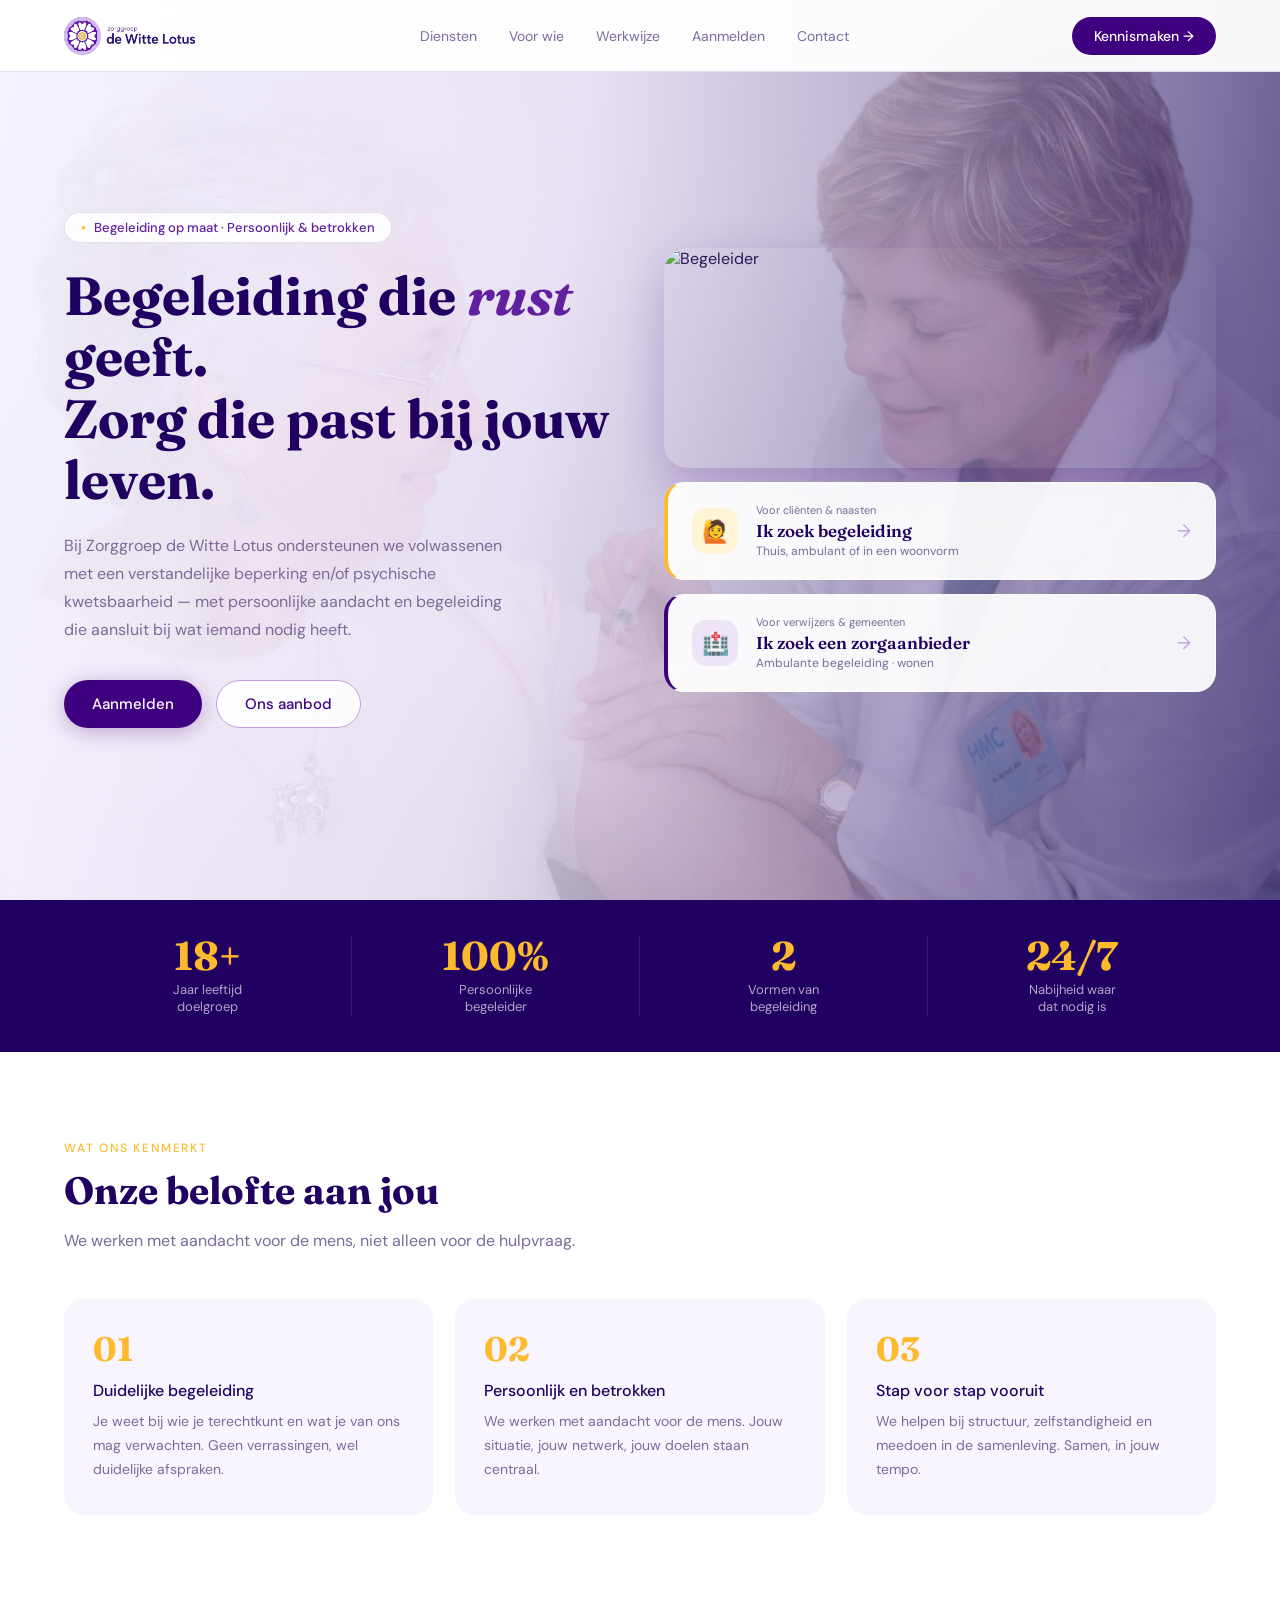
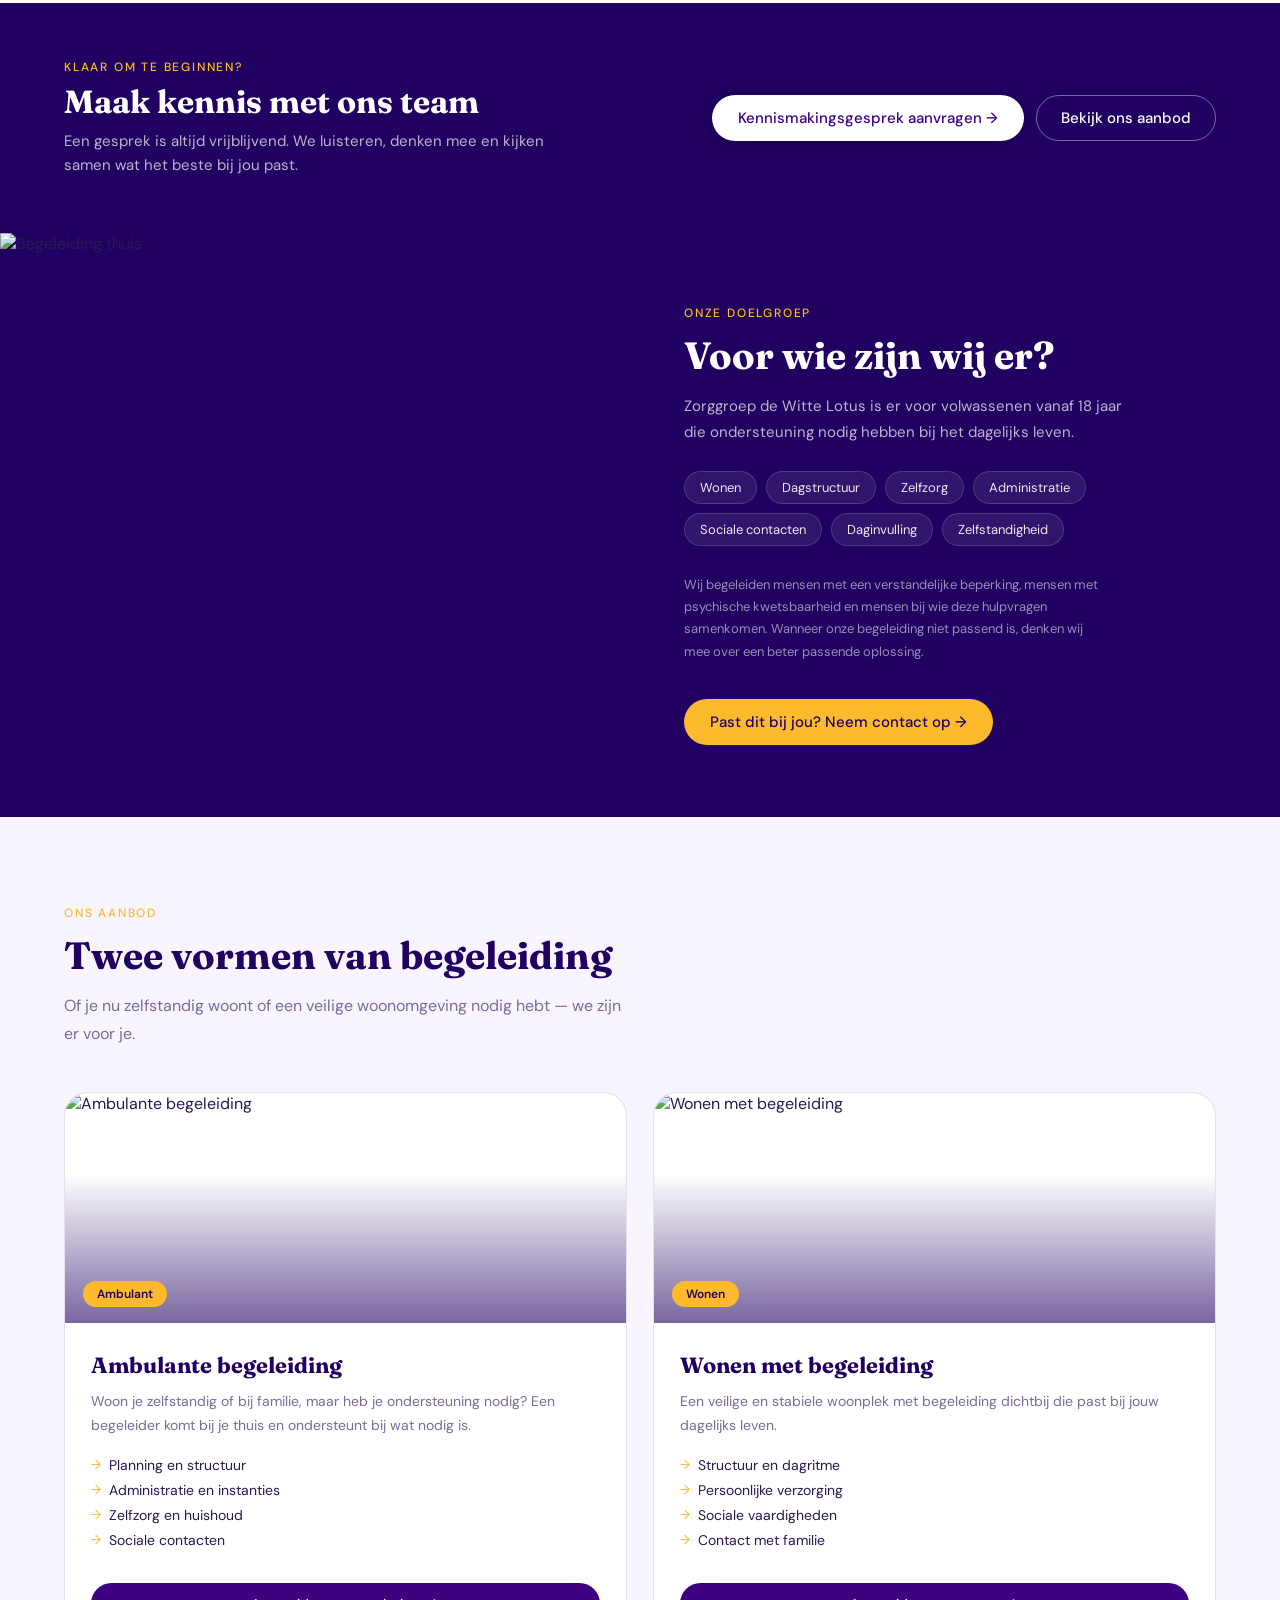
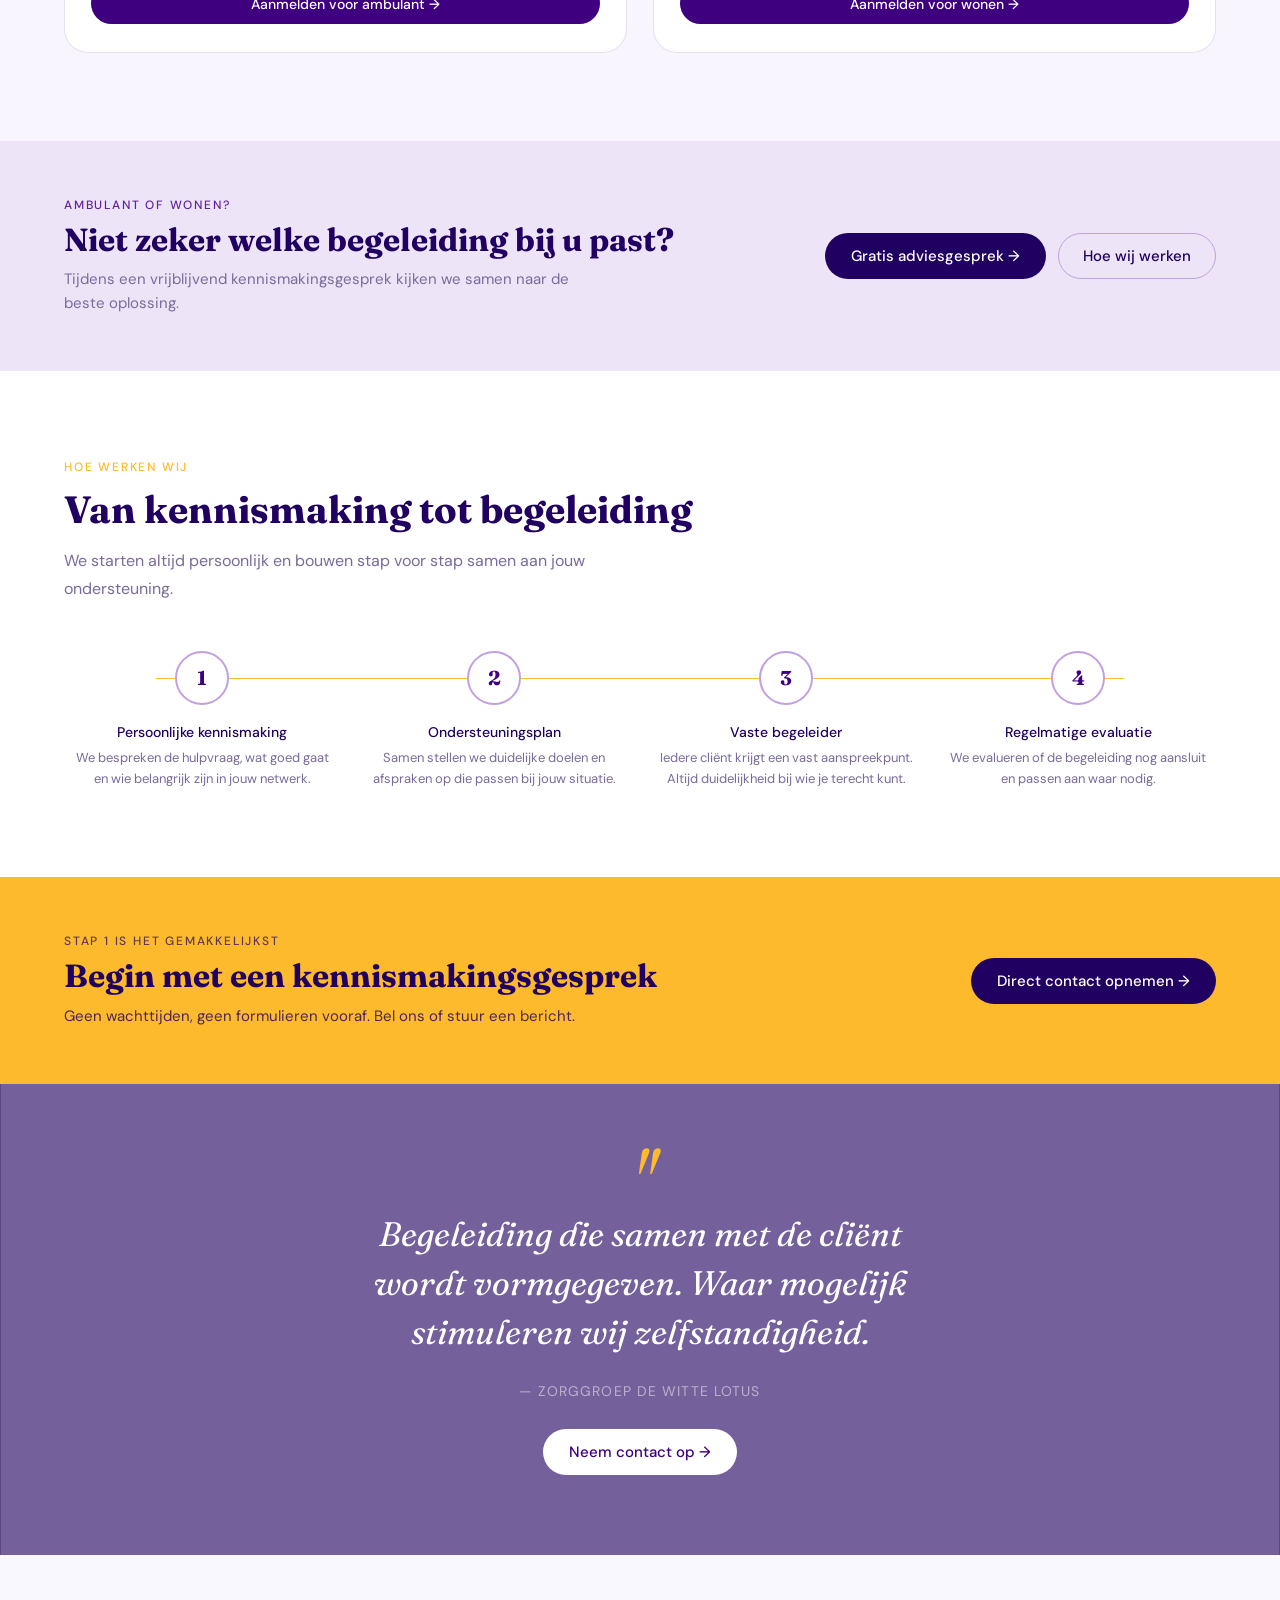
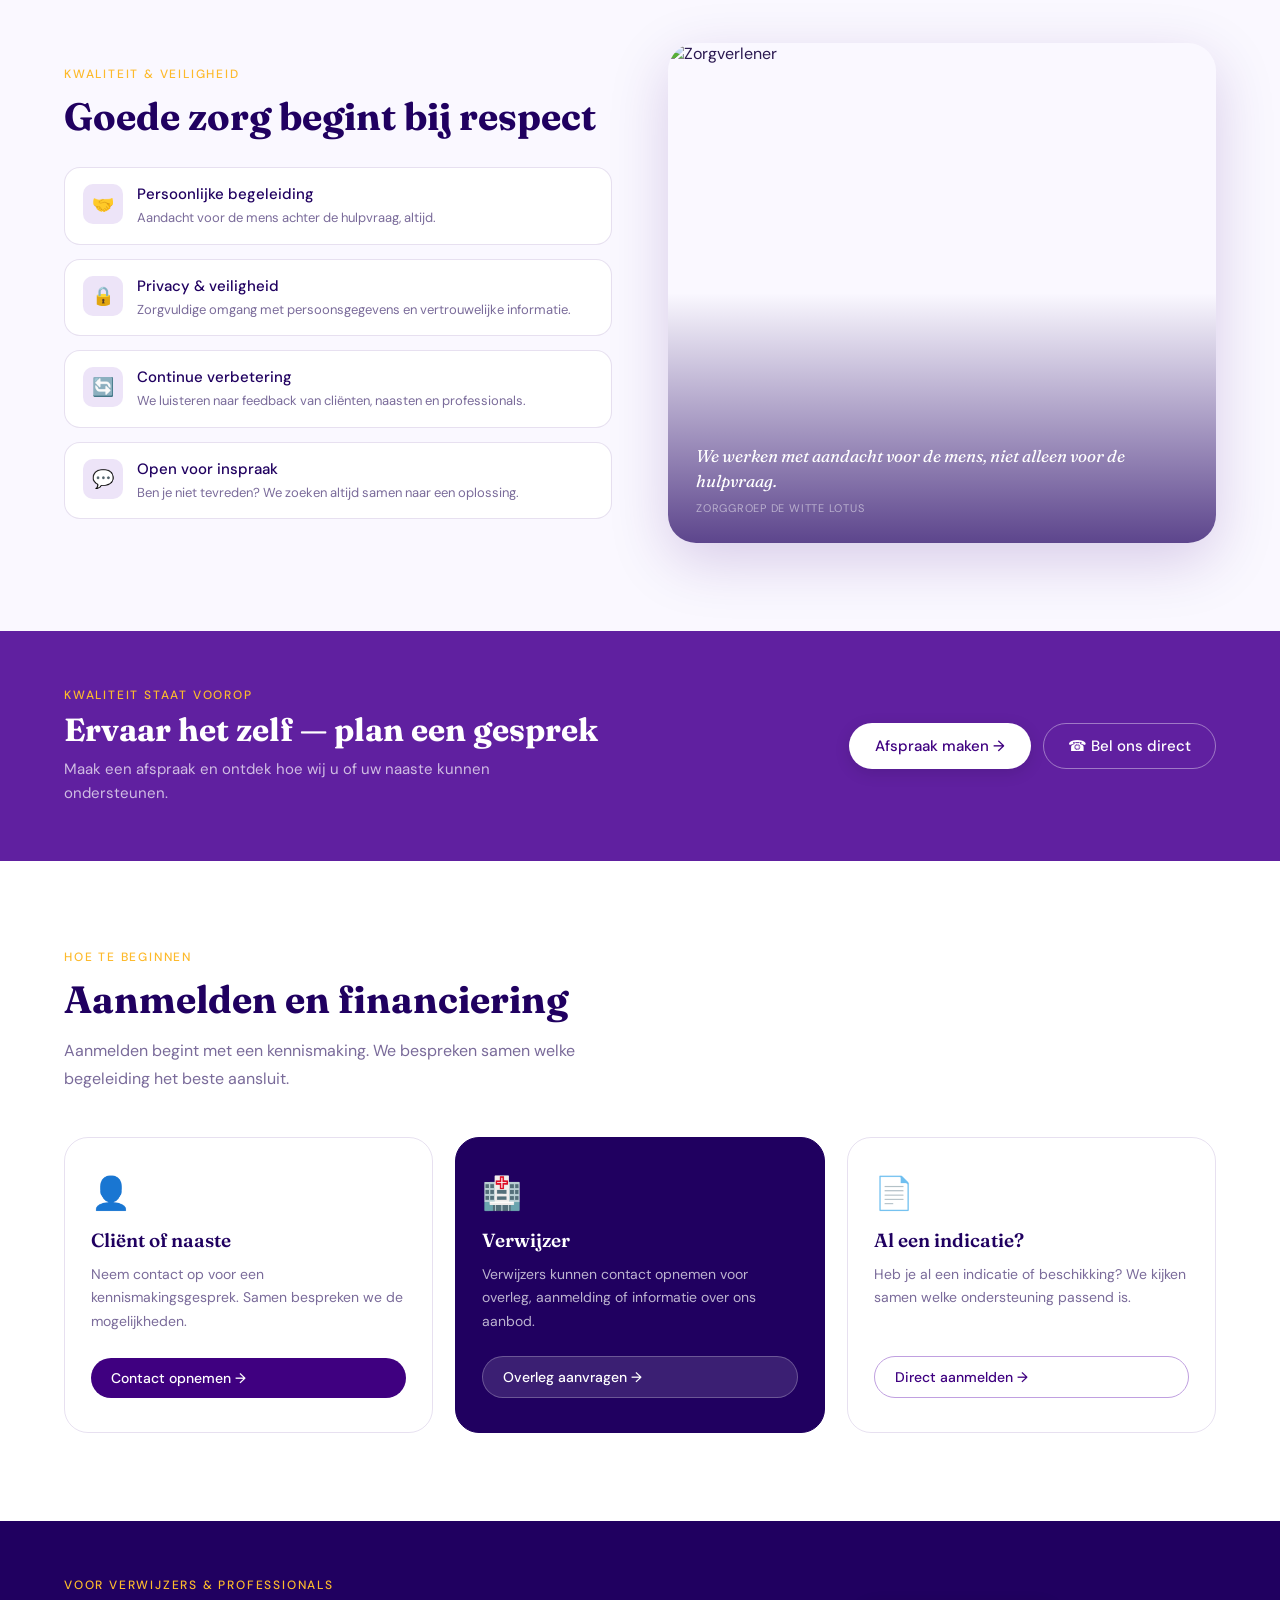
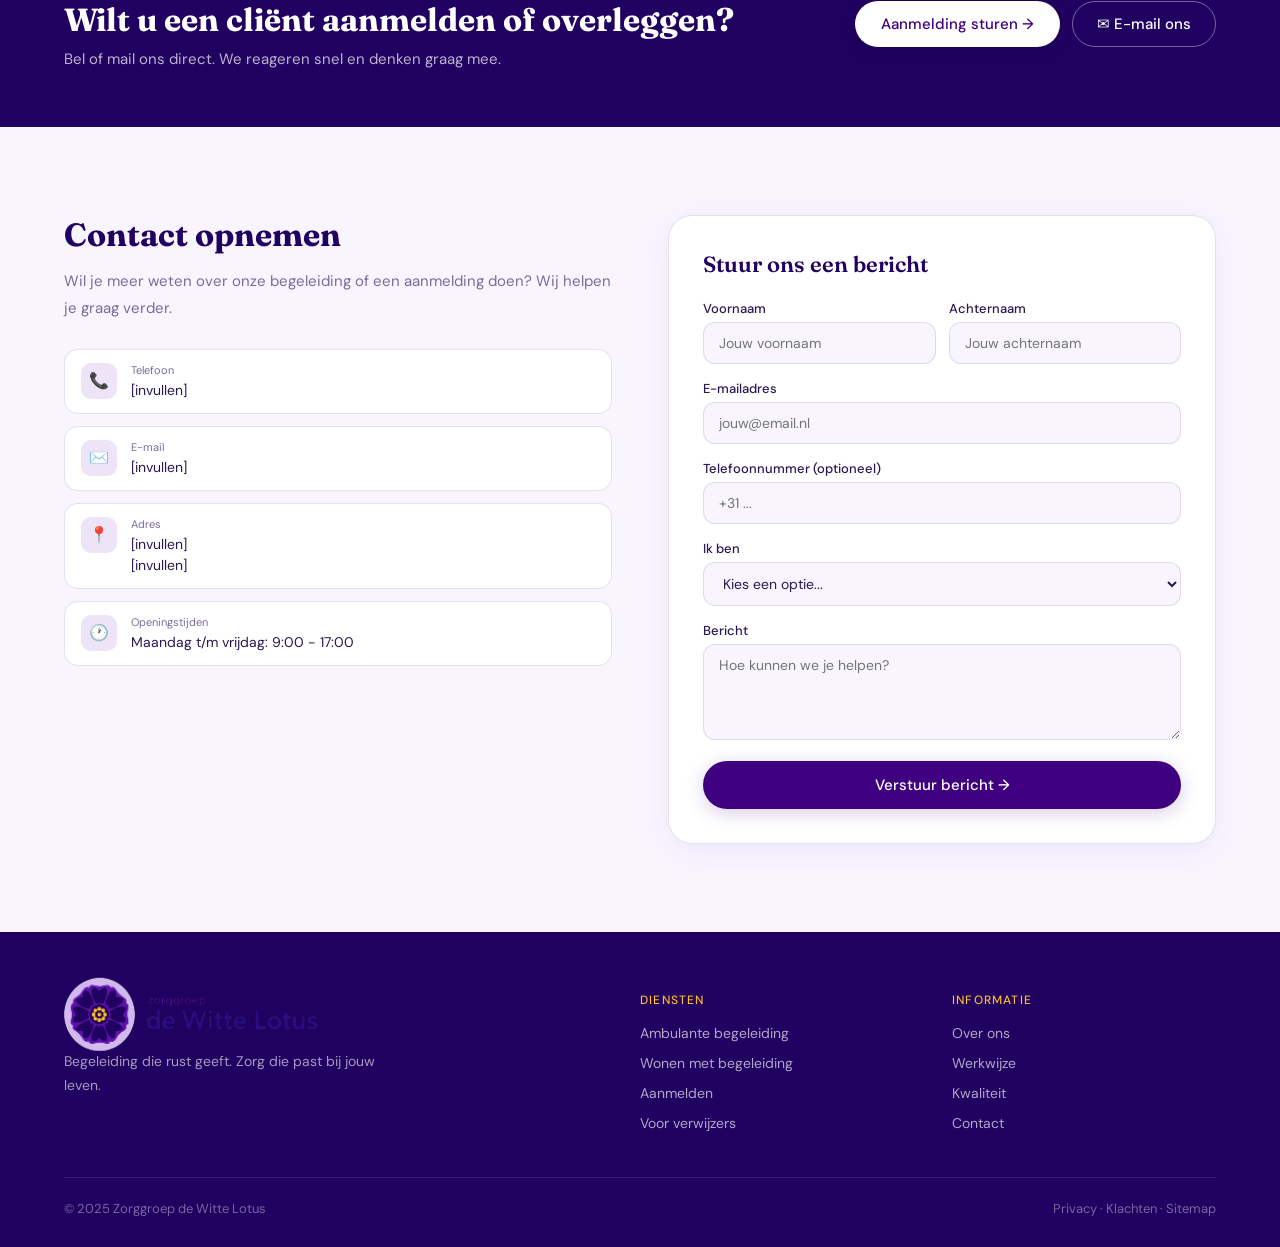
==== commit d6fd8591: "bg removed" ====
--- a/index.html
+++ b/index.html
@@ -26,9 +26,10 @@
 .logo-mark img{height:44px;width:auto;display:block}
 footer .logo-mark img{height:85px}
 .logo:hover .logo-mark{transform:rotate(20deg)}
-.logo-text span:first-child{display:block;font-size:11px;letter-spacing:.12em;text-transform:uppercase;color:var(--pm);font-weight:500}
-.logo-text span:last-child{display:block;font-family:'Fraunces',serif;font-size:18px;font-weight:700;color:var(--pdd)}
-.nav-links{display:flex;gap:32px;list-style:none;font-size:14px}
+.nav-links{
+  display:flex;gap:32px;
+  list-style:none;
+  font-size:14px}
 .nav-links a{color:var(--tm);text-decoration:none;transition:color .2s;position:relative}
 .nav-links a::after{content:'';position:absolute;bottom:-4px;left:0;width:0;height:2px;background:var(--gold);border-radius:2px;transition:width .3s}
 .nav-links a:hover{color:var(--pd)}.nav-links a:hover::after{width:100%}
@@ -507,7 +508,7 @@
   <div class="footer-grid">
     <div class="footer-brand">
       <a class="logo" href="#">
-        <div class="logo-mark" style="background:rgba(255,255,255,.1)">
+        <div class="logo-mark">
           <img src="/images/uploads/de_Witte_Lotus_logo.svg" alt="Logo de witte lotus" width="120">
         </div>
       </a>
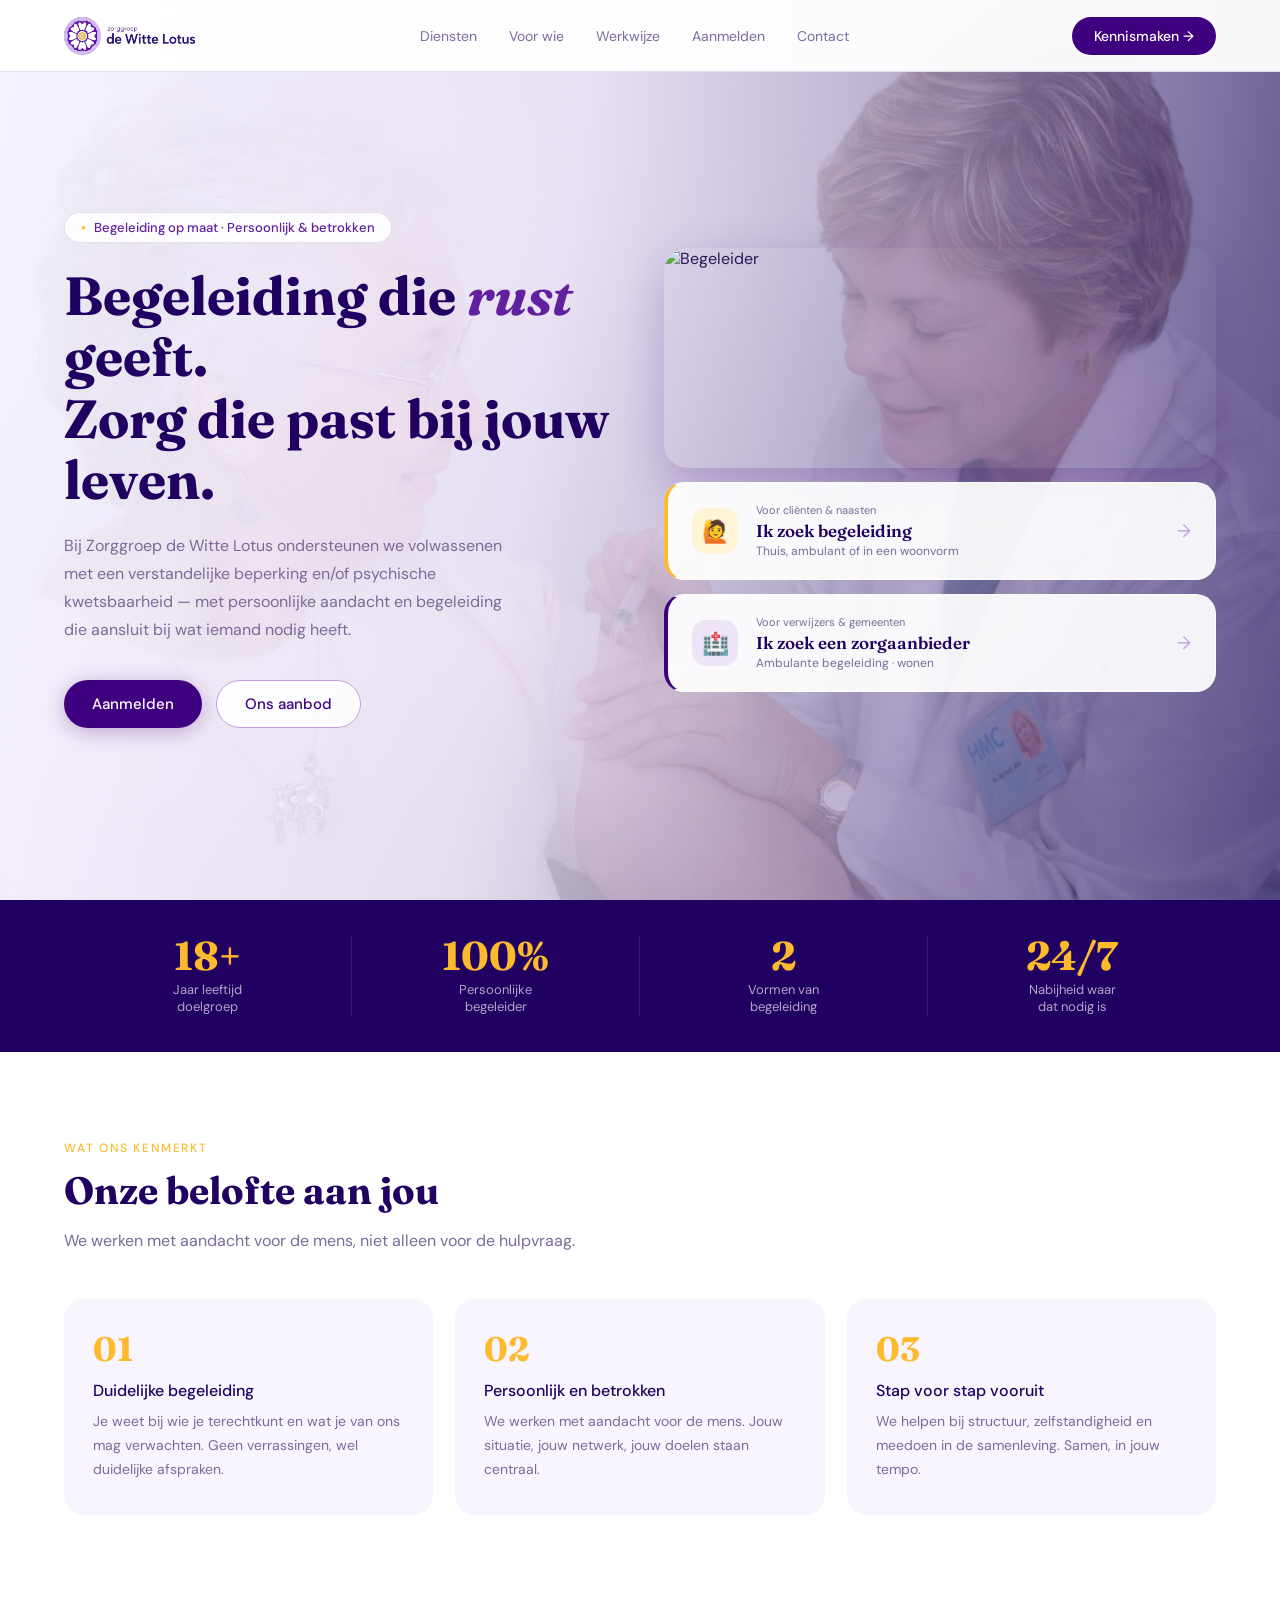
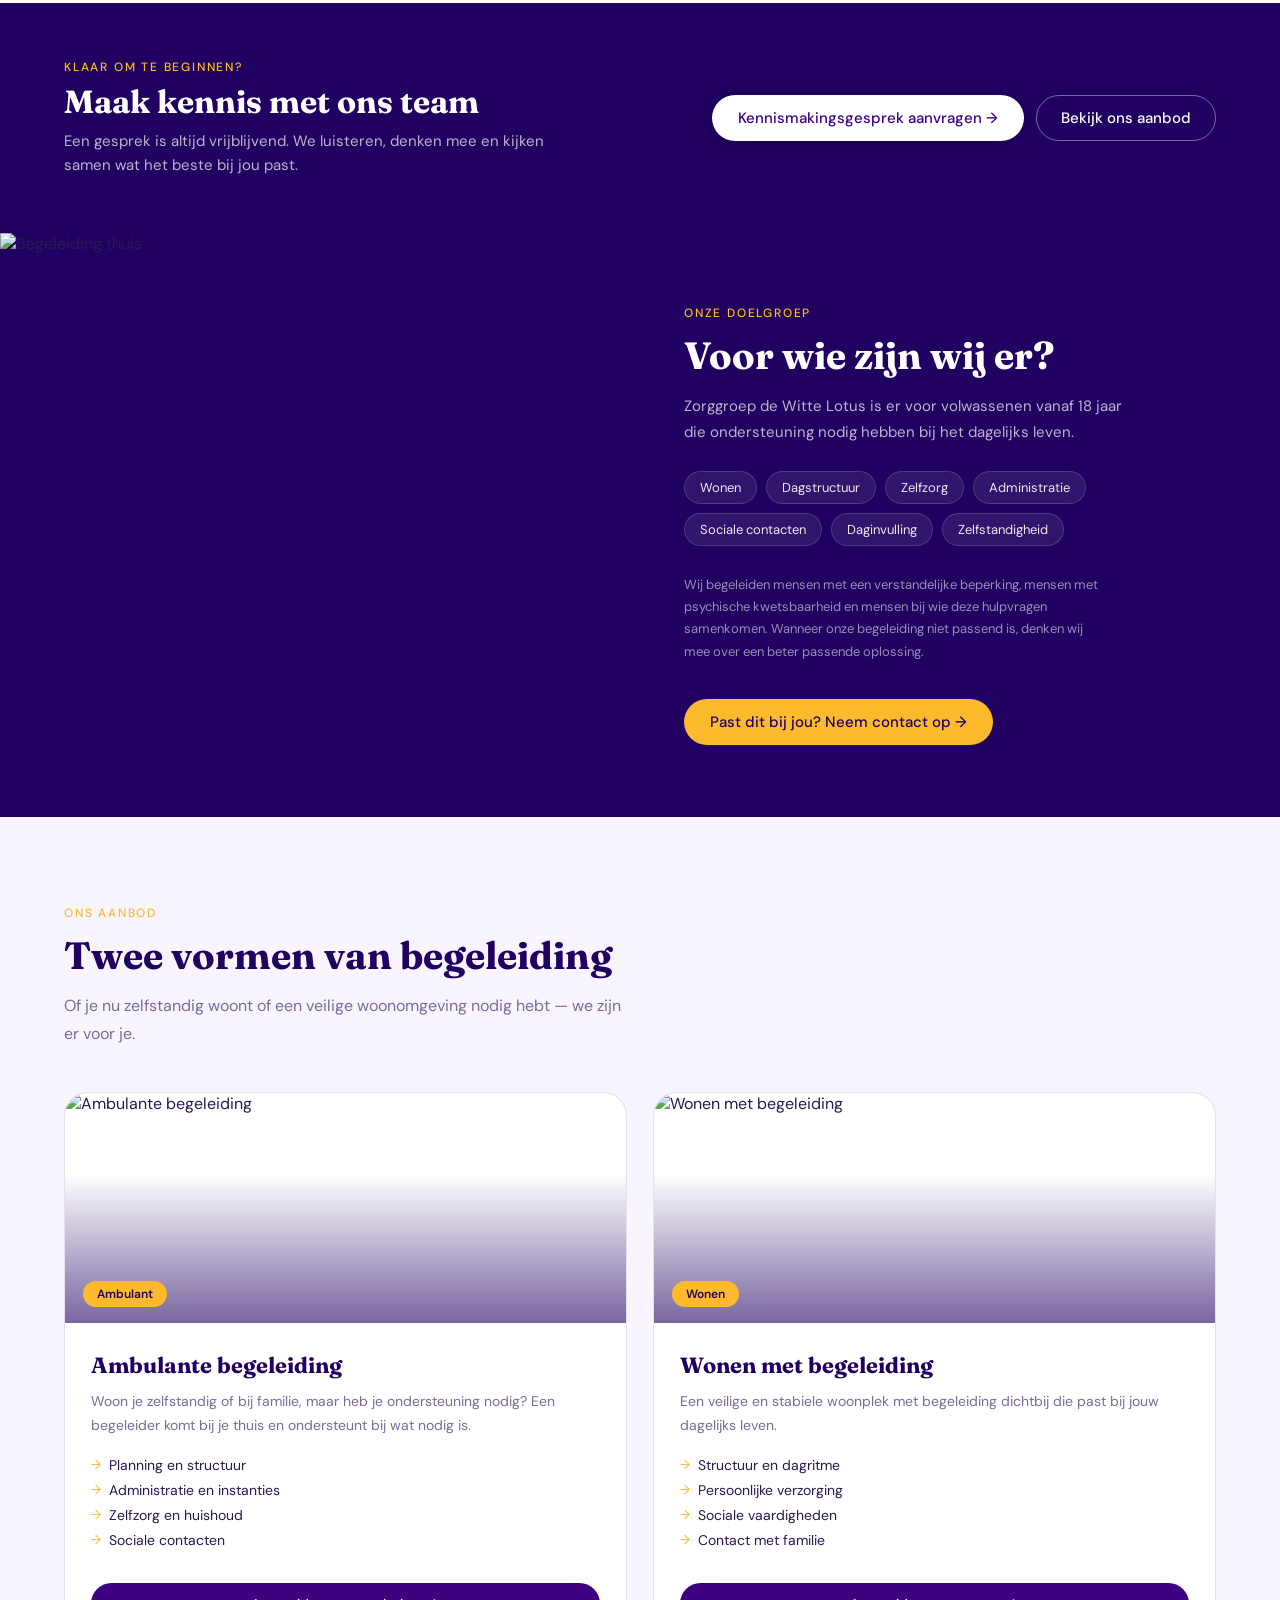
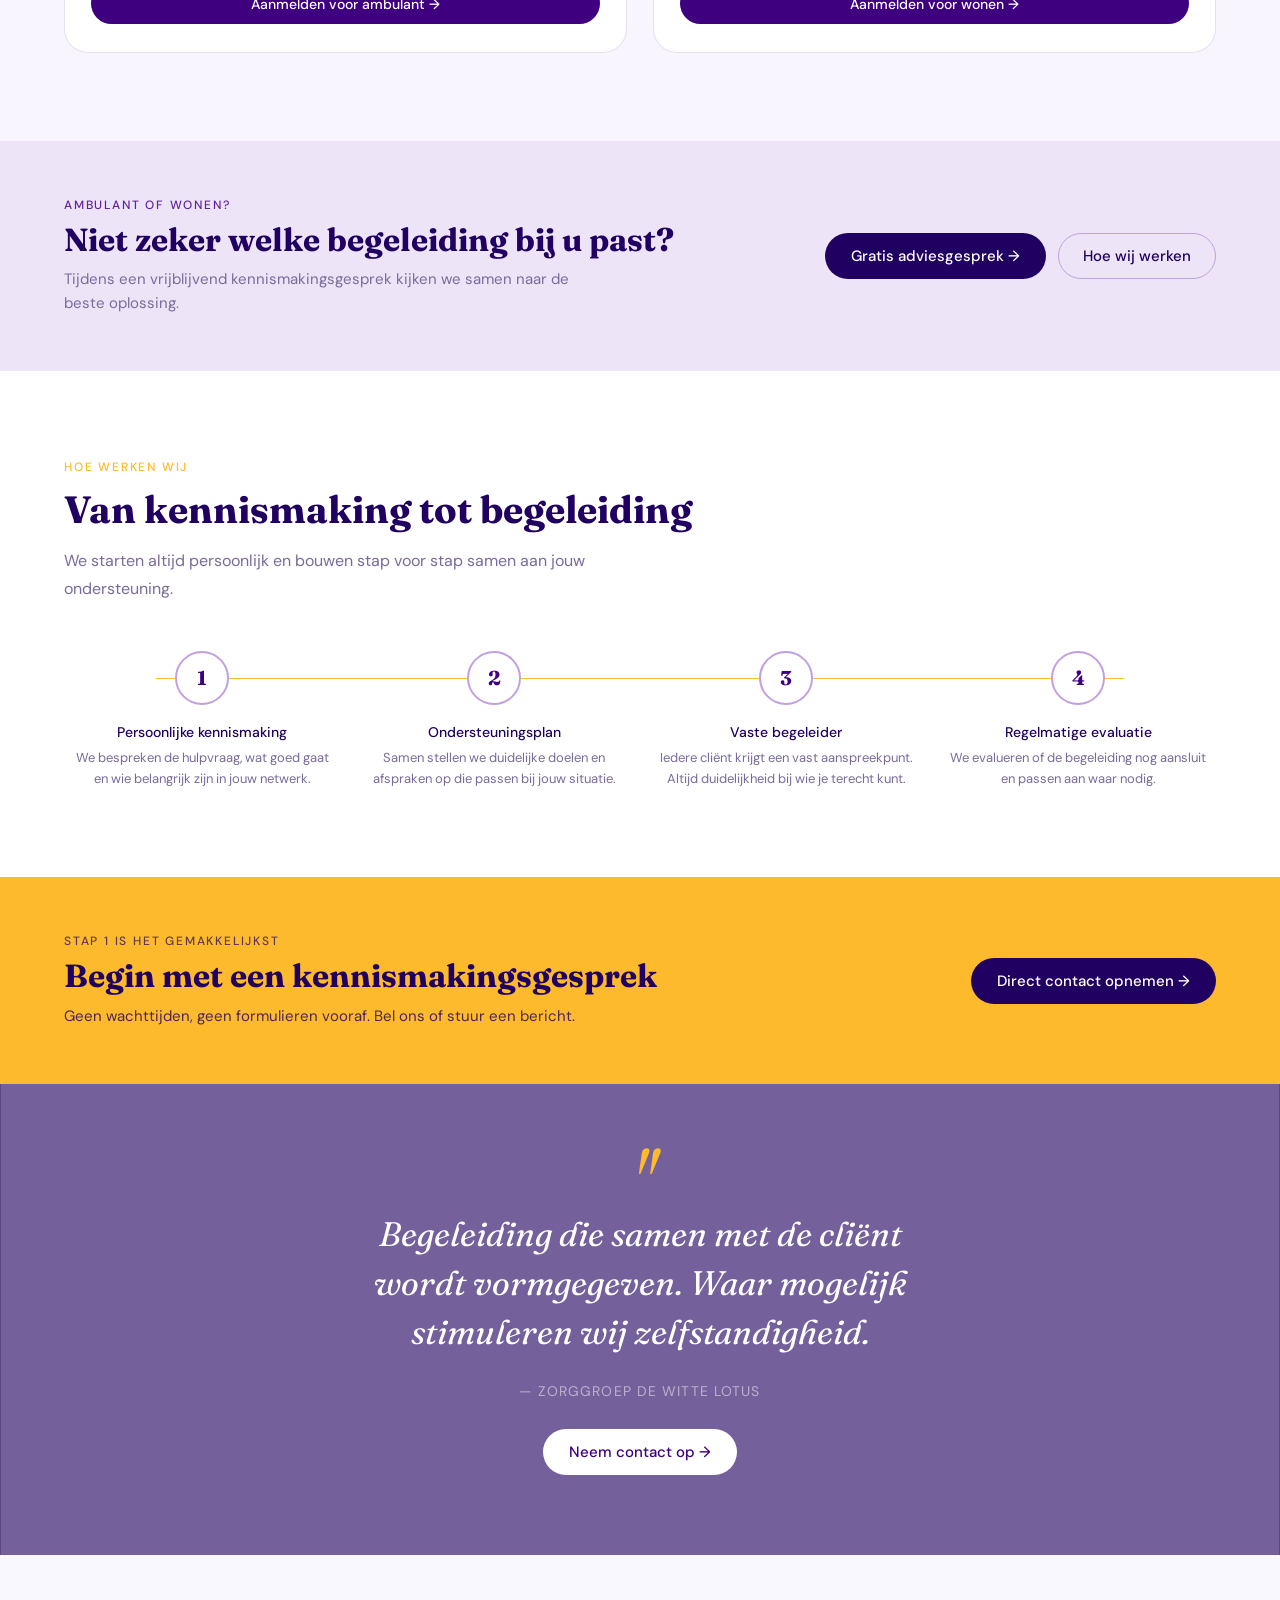
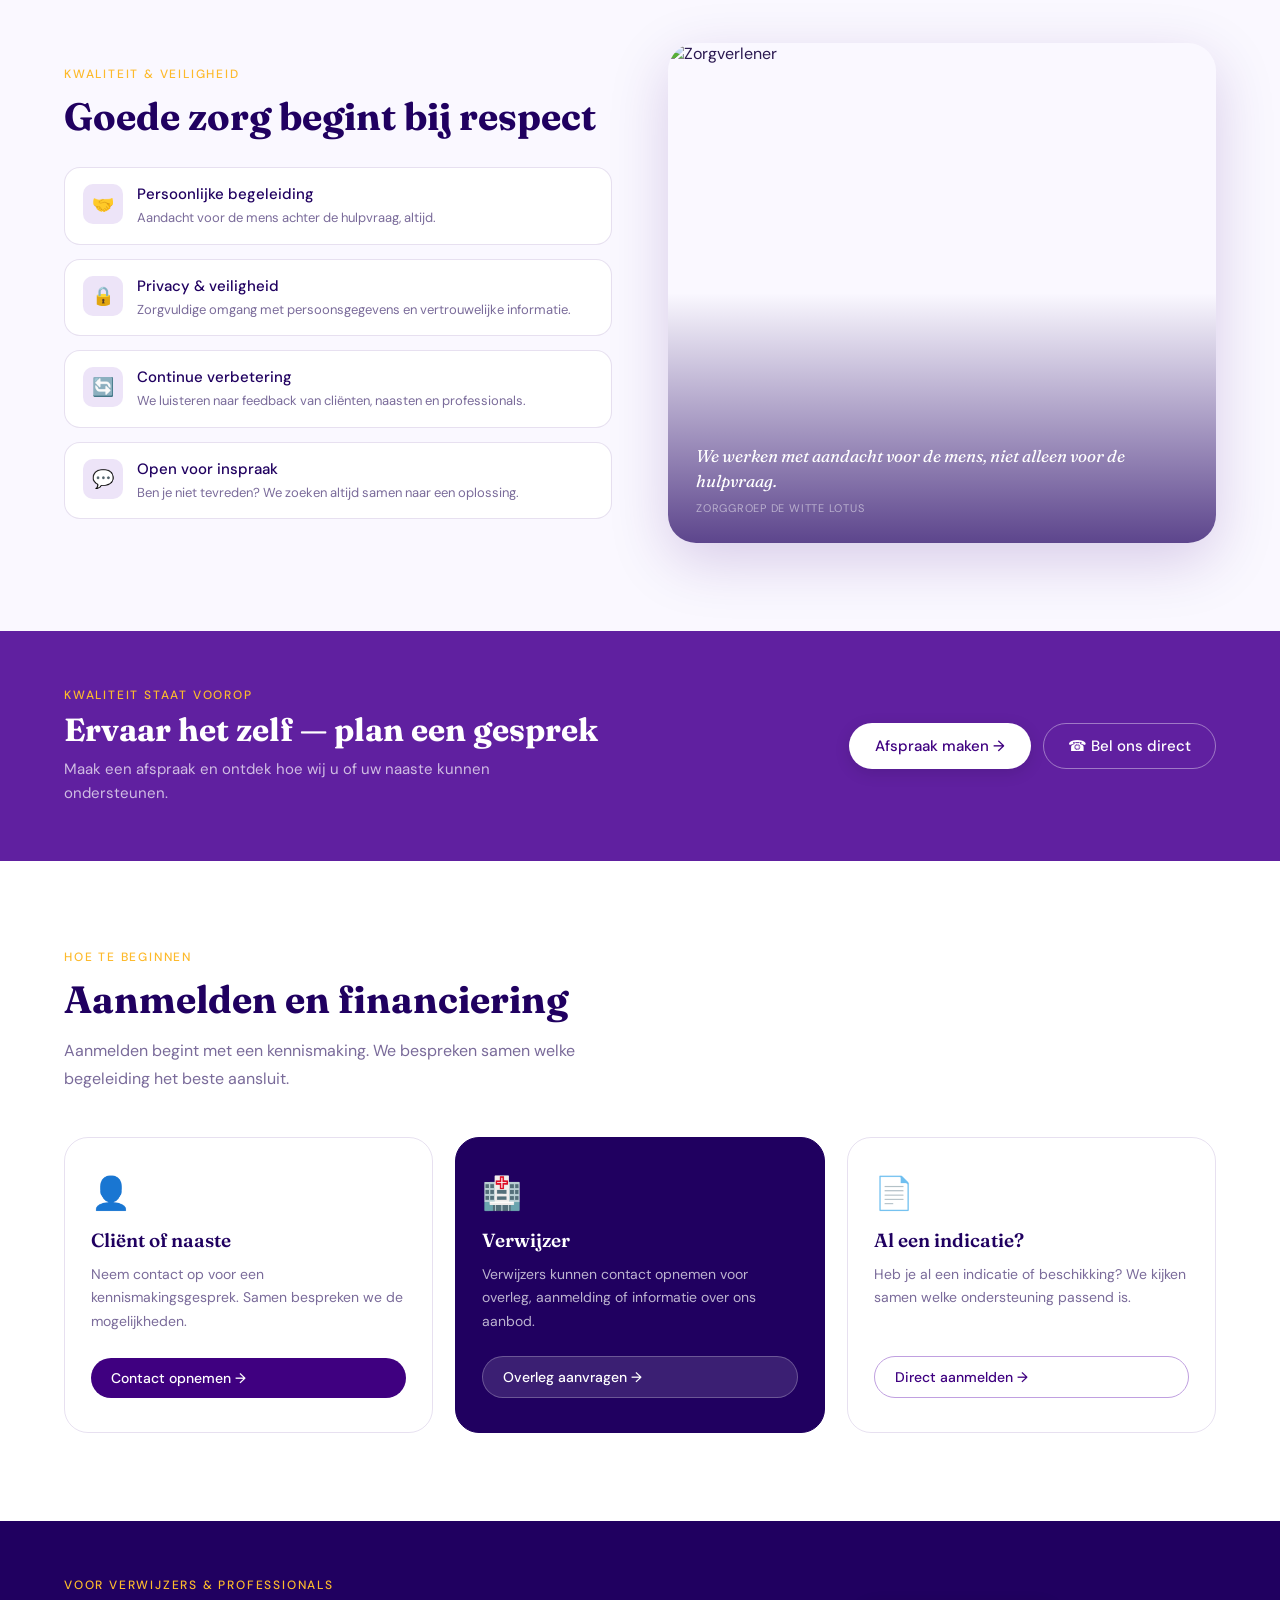
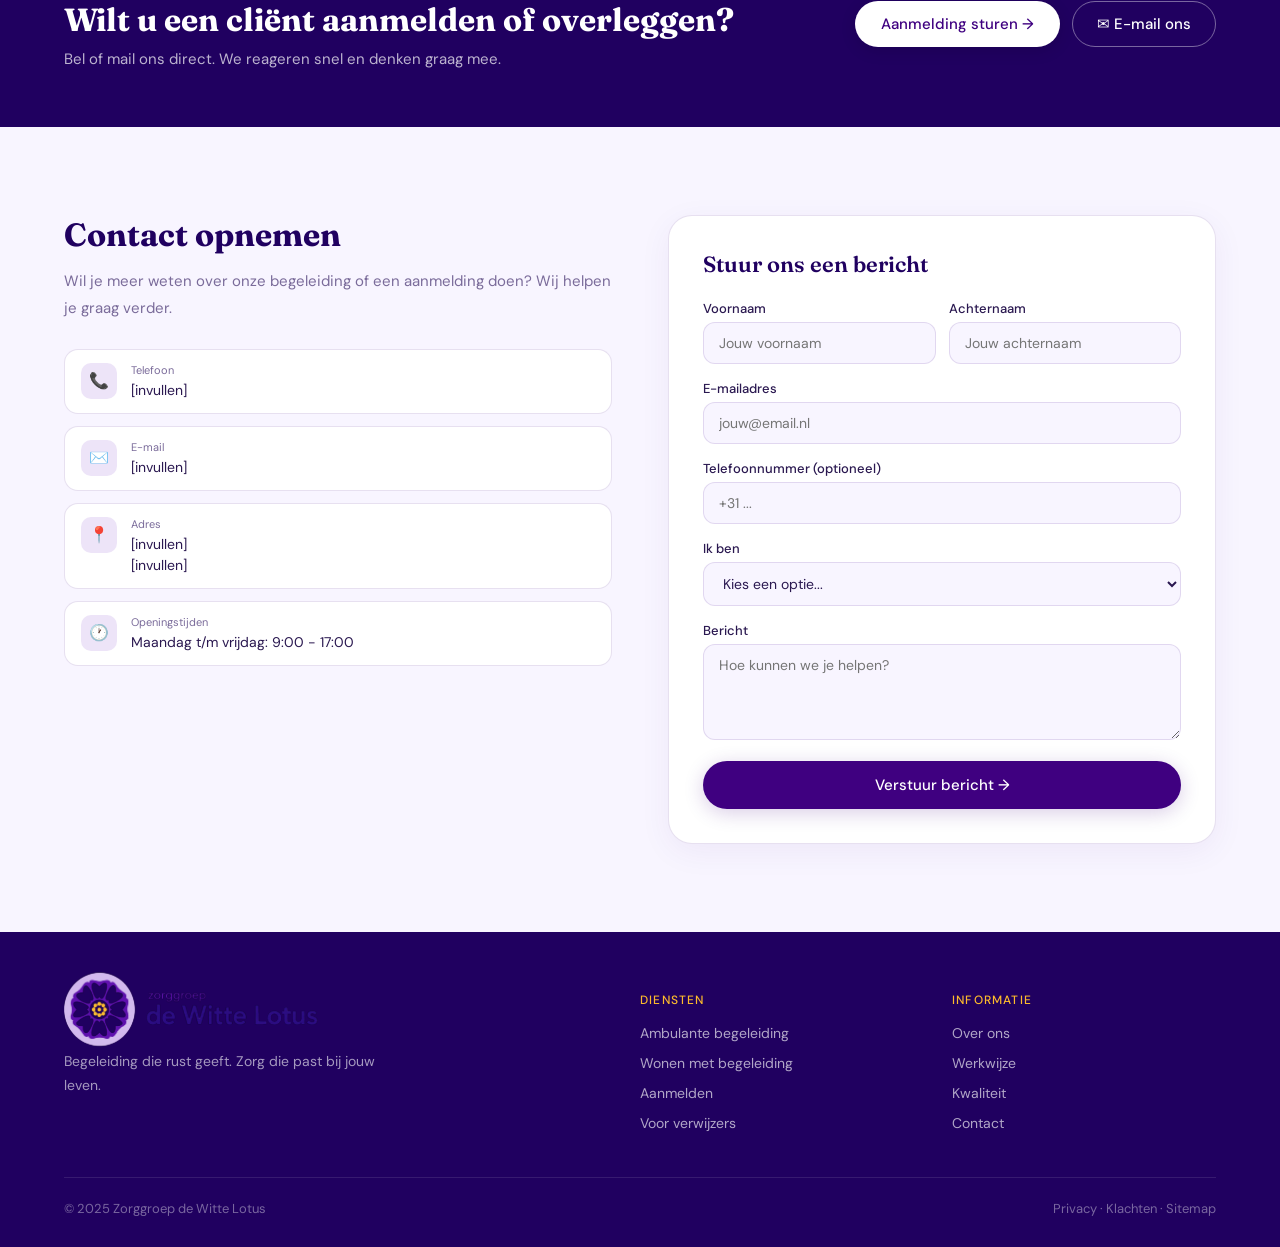
==== commit df196949: "save" ====
--- a/index.html
+++ b/index.html
@@ -24,7 +24,7 @@
 .logo{display:flex;align-items:center;gap:14px;text-decoration:none}
 .logo-mark{height:44px;display:flex;align-items:center;justify-content:center;transition:transform .4s}
 .logo-mark img{height:44px;width:auto;display:block}
-footer .logo-mark img{height:85px}
+footer .logo-mark img{height:85px; margin-bottom: 10px;}
 .logo:hover .logo-mark{transform:rotate(20deg)}
 .nav-links{
   display:flex;gap:32px;
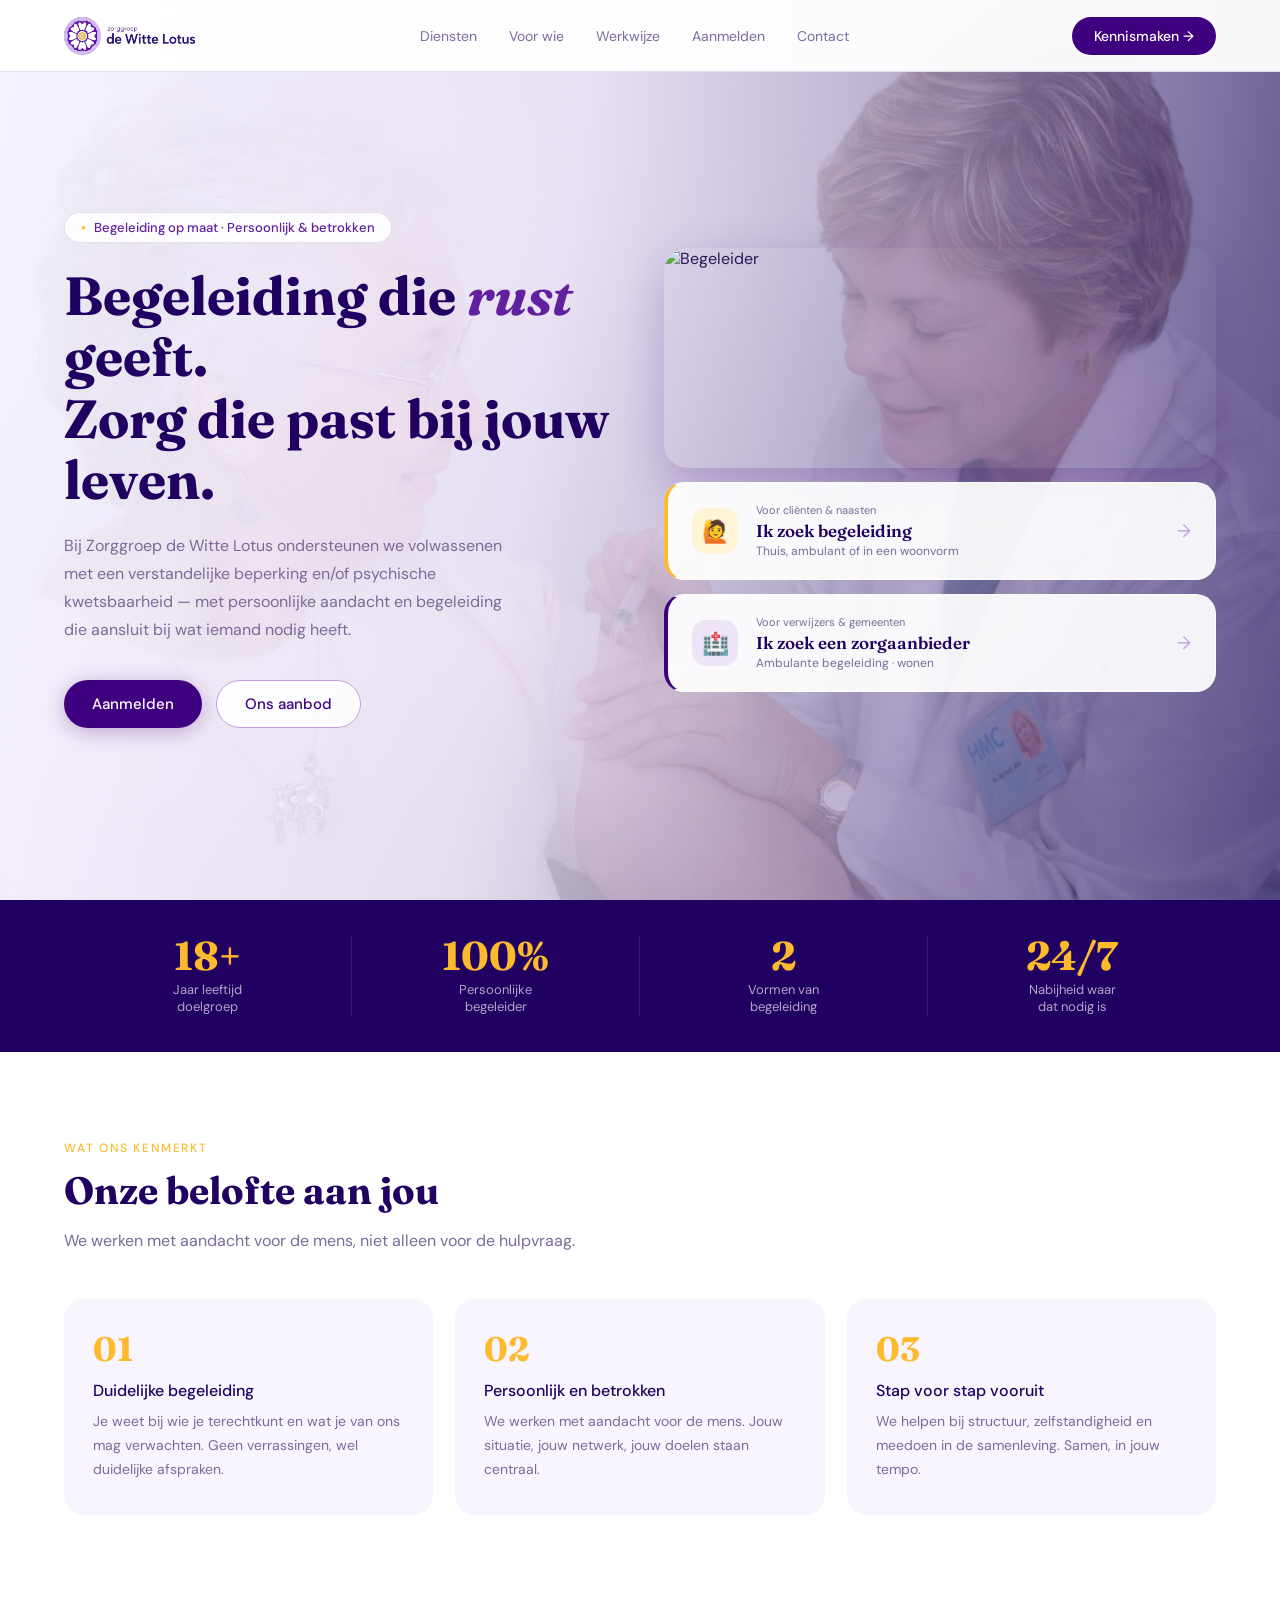
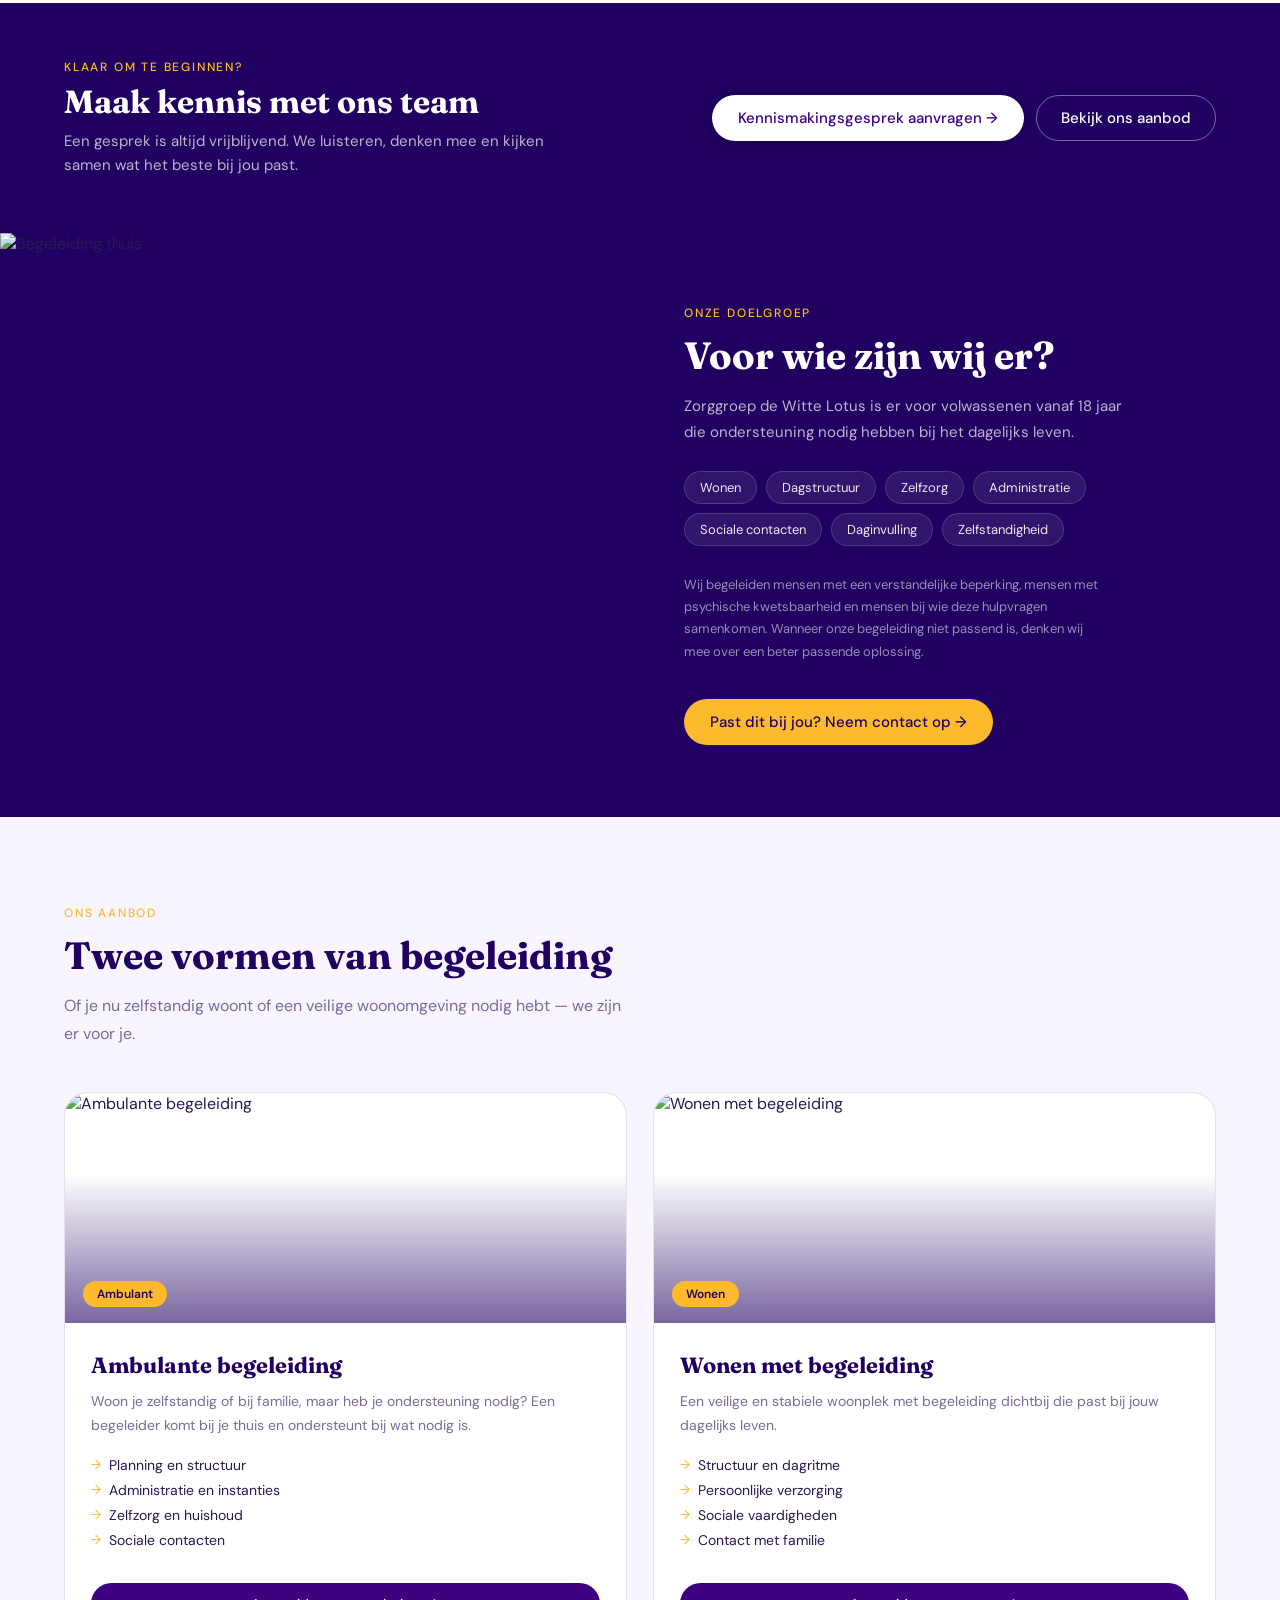
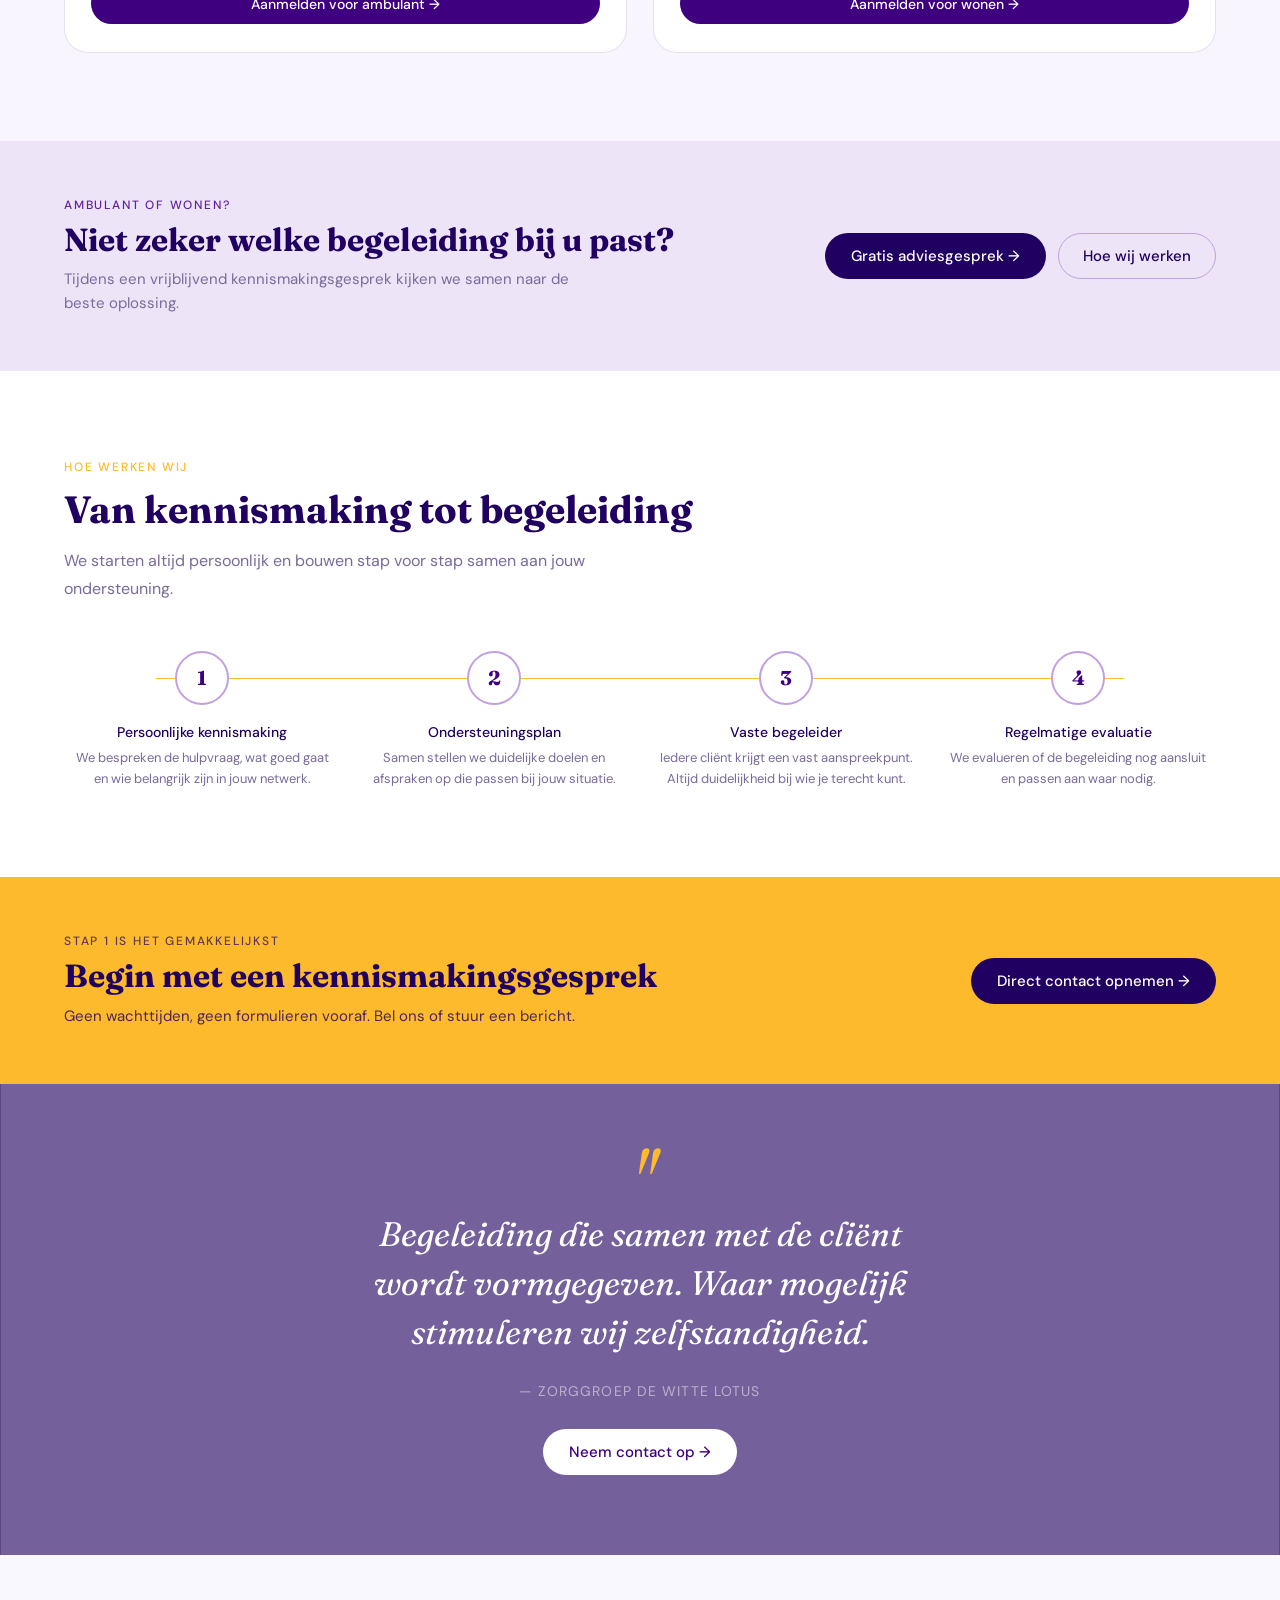
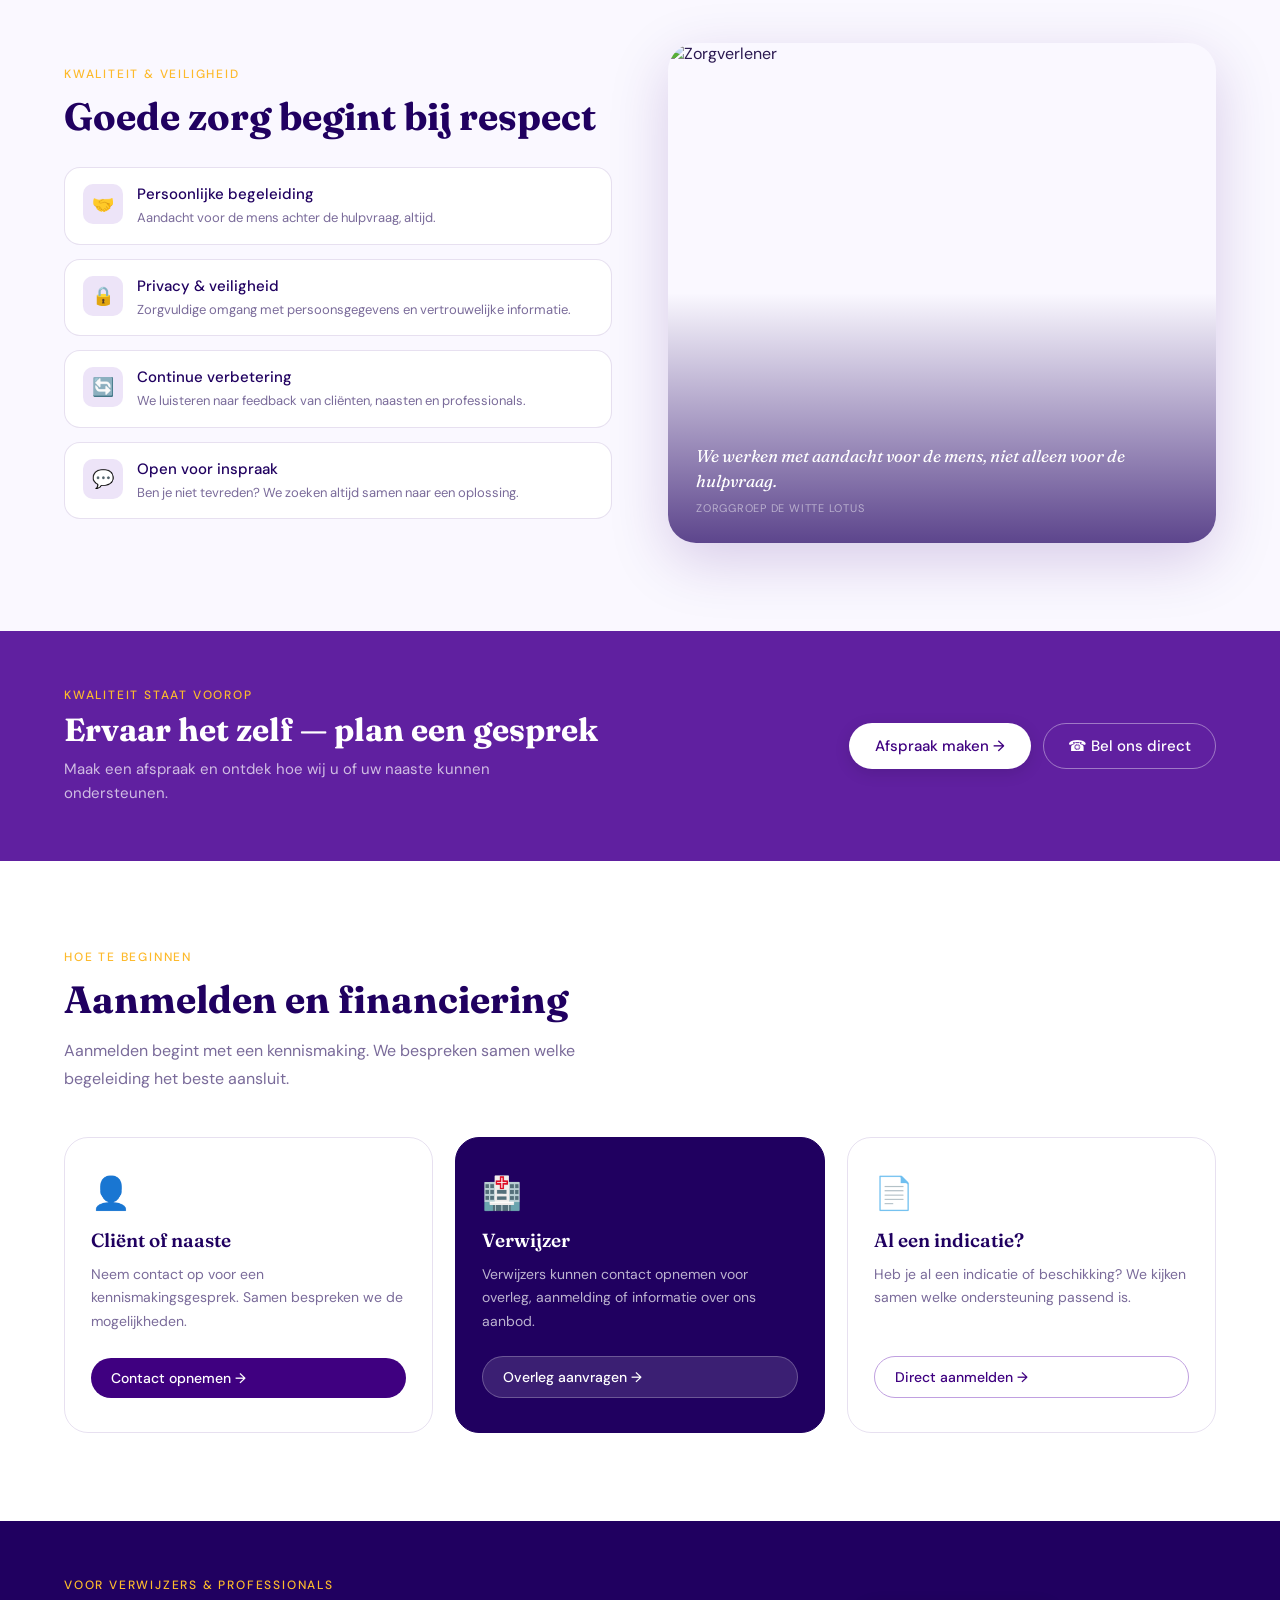
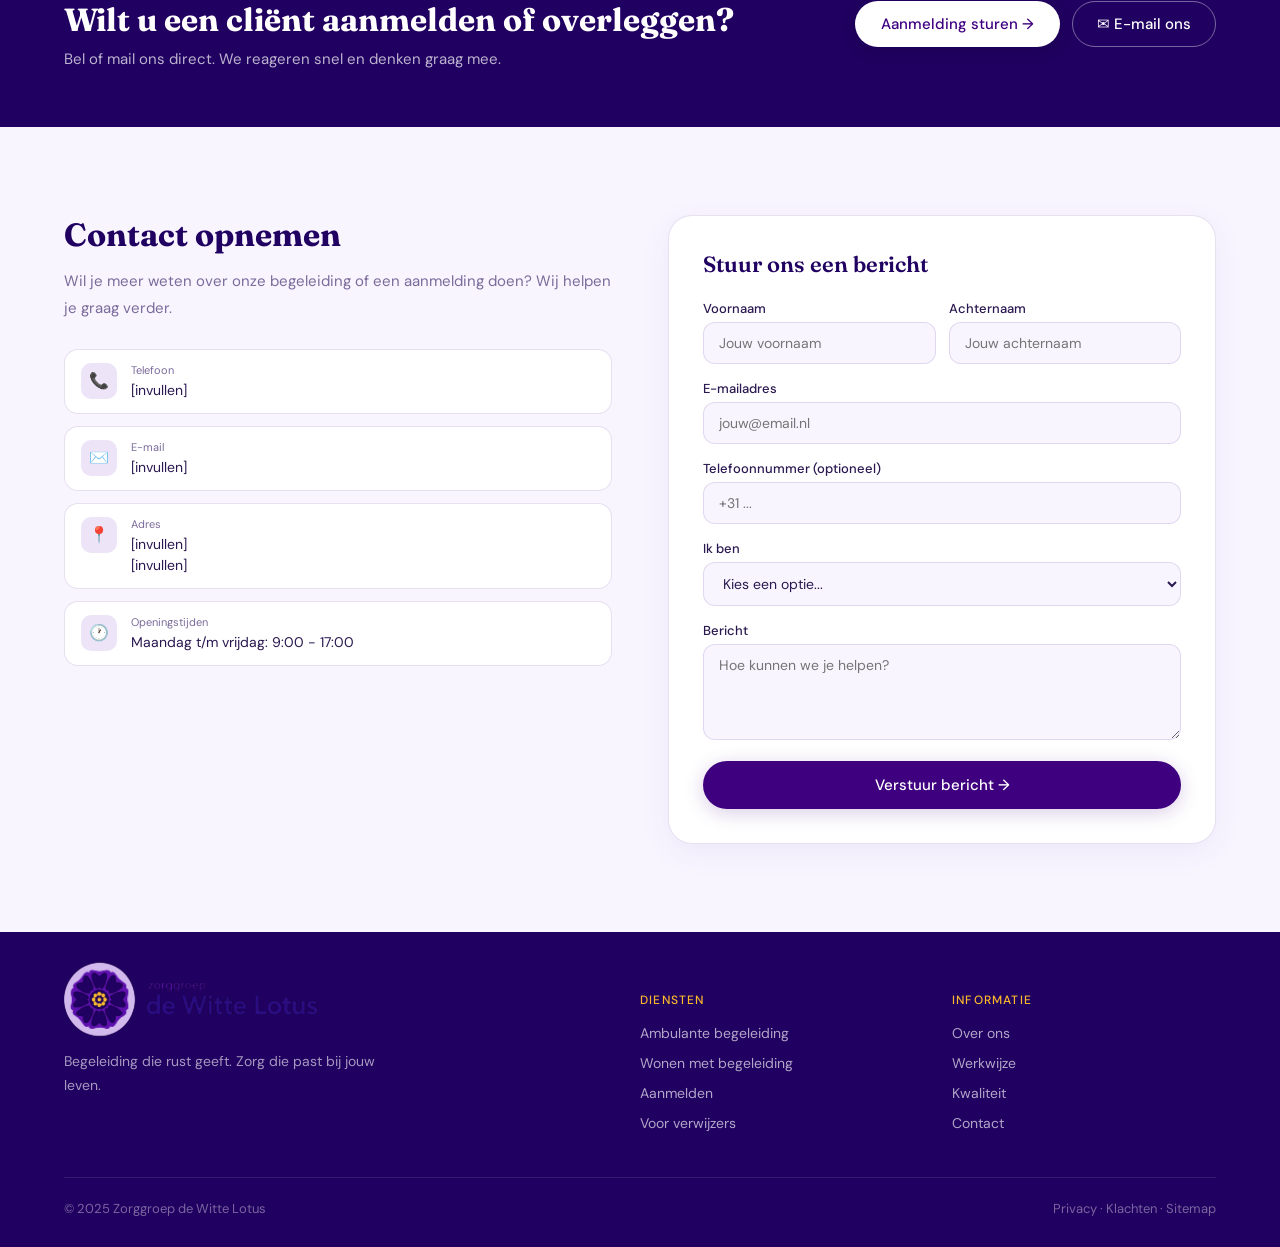
==== commit b1a1c208: "save changes" ====
--- a/index.html
+++ b/index.html
@@ -3,6 +3,7 @@
 <head>
 <meta charset="UTF-8">
 <meta name="viewport" content="width=device-width, initial-scale=1.0">
+<link rel="icon" type="image/png" href="/images/uploads/favicon.svg">
 <title id="page-title">Zorggroep de Witte Lotus</title>
 <link rel="preconnect" href="https://fonts.googleapis.com">
 <link href="https://fonts.googleapis.com/css2?family=Fraunces:ital,opsz,wght@0,9..144,300;0,9..144,600;0,9..144,700;1,9..144,400&family=DM+Sans:wght@300;400;500&display=swap" rel="stylesheet">
@@ -24,7 +25,7 @@
 .logo{display:flex;align-items:center;gap:14px;text-decoration:none}
 .logo-mark{height:44px;display:flex;align-items:center;justify-content:center;transition:transform .4s}
 .logo-mark img{height:44px;width:auto;display:block}
-footer .logo-mark img{height:85px; margin-bottom: 10px;}
+footer .logo-mark img{height:85px; margin-bottom: 30px;}
 .logo:hover .logo-mark{transform:rotate(20deg)}
 .nav-links{
   display:flex;gap:32px;
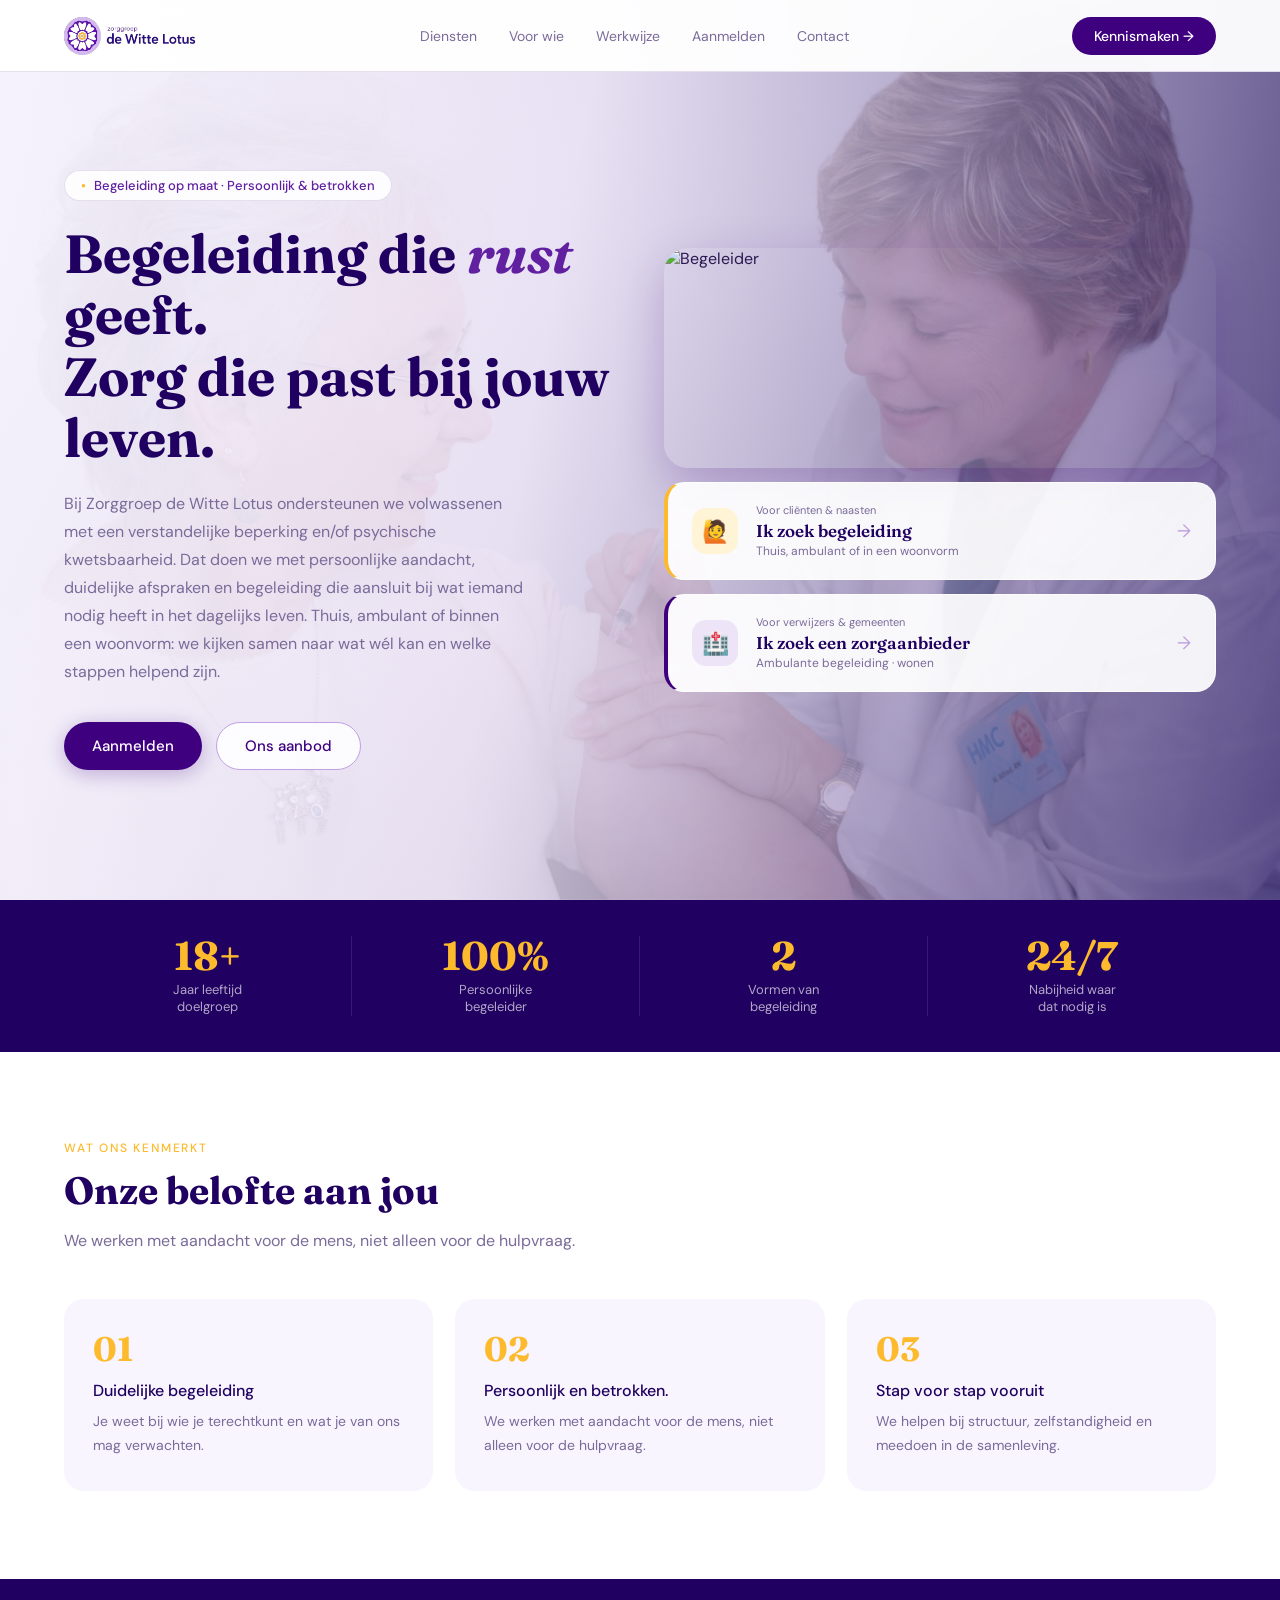
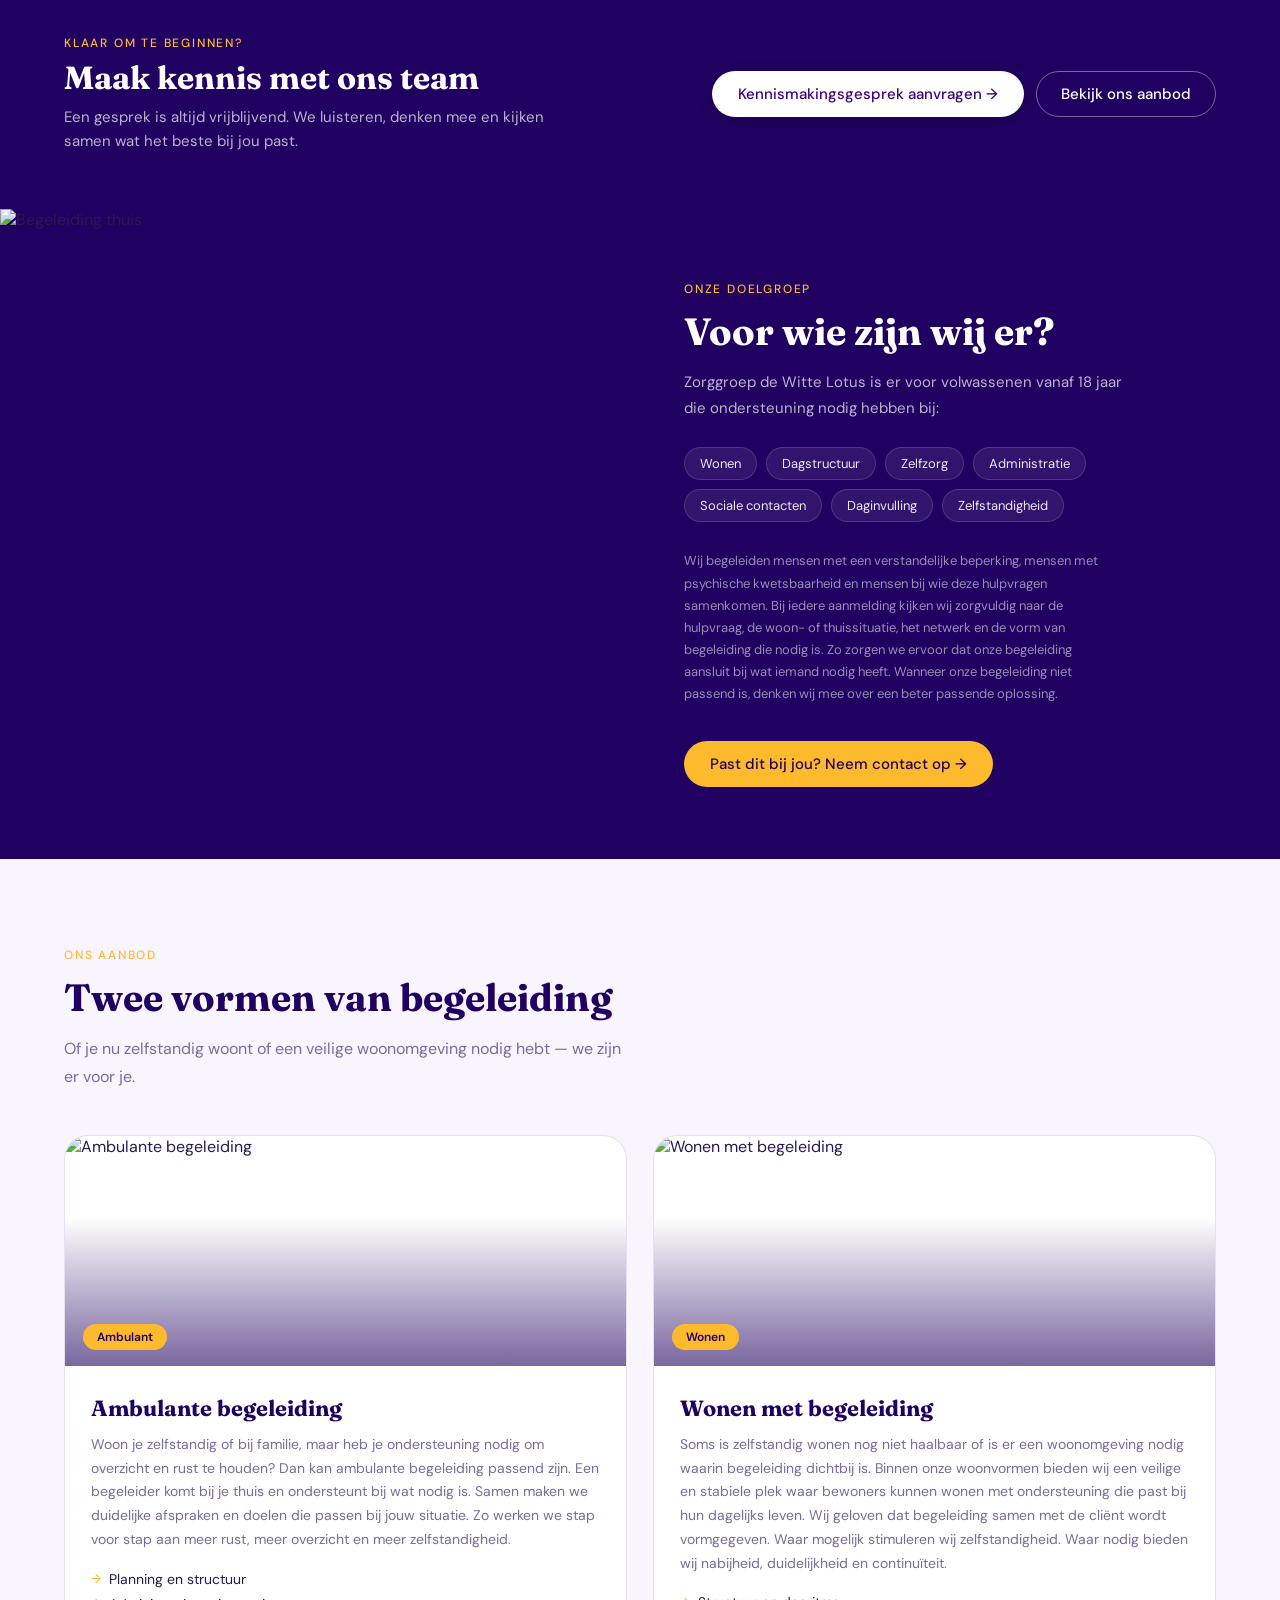
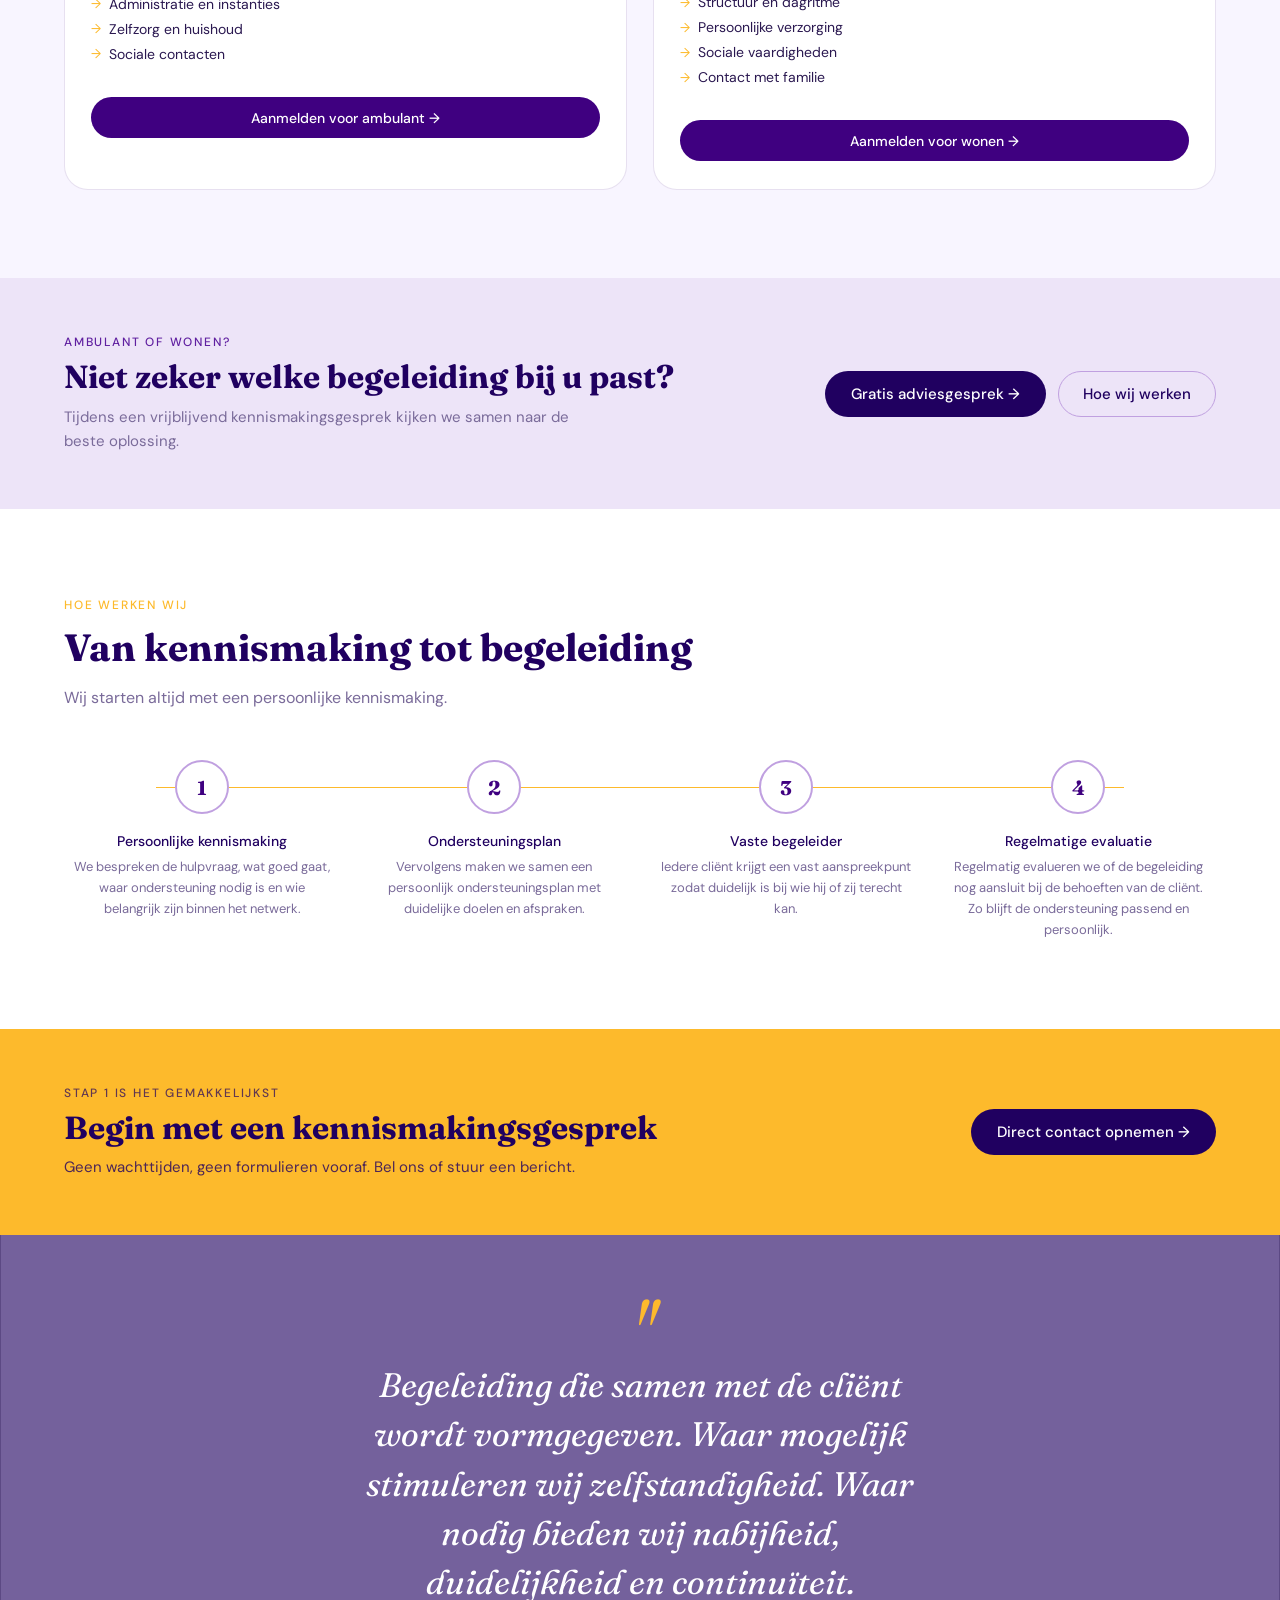
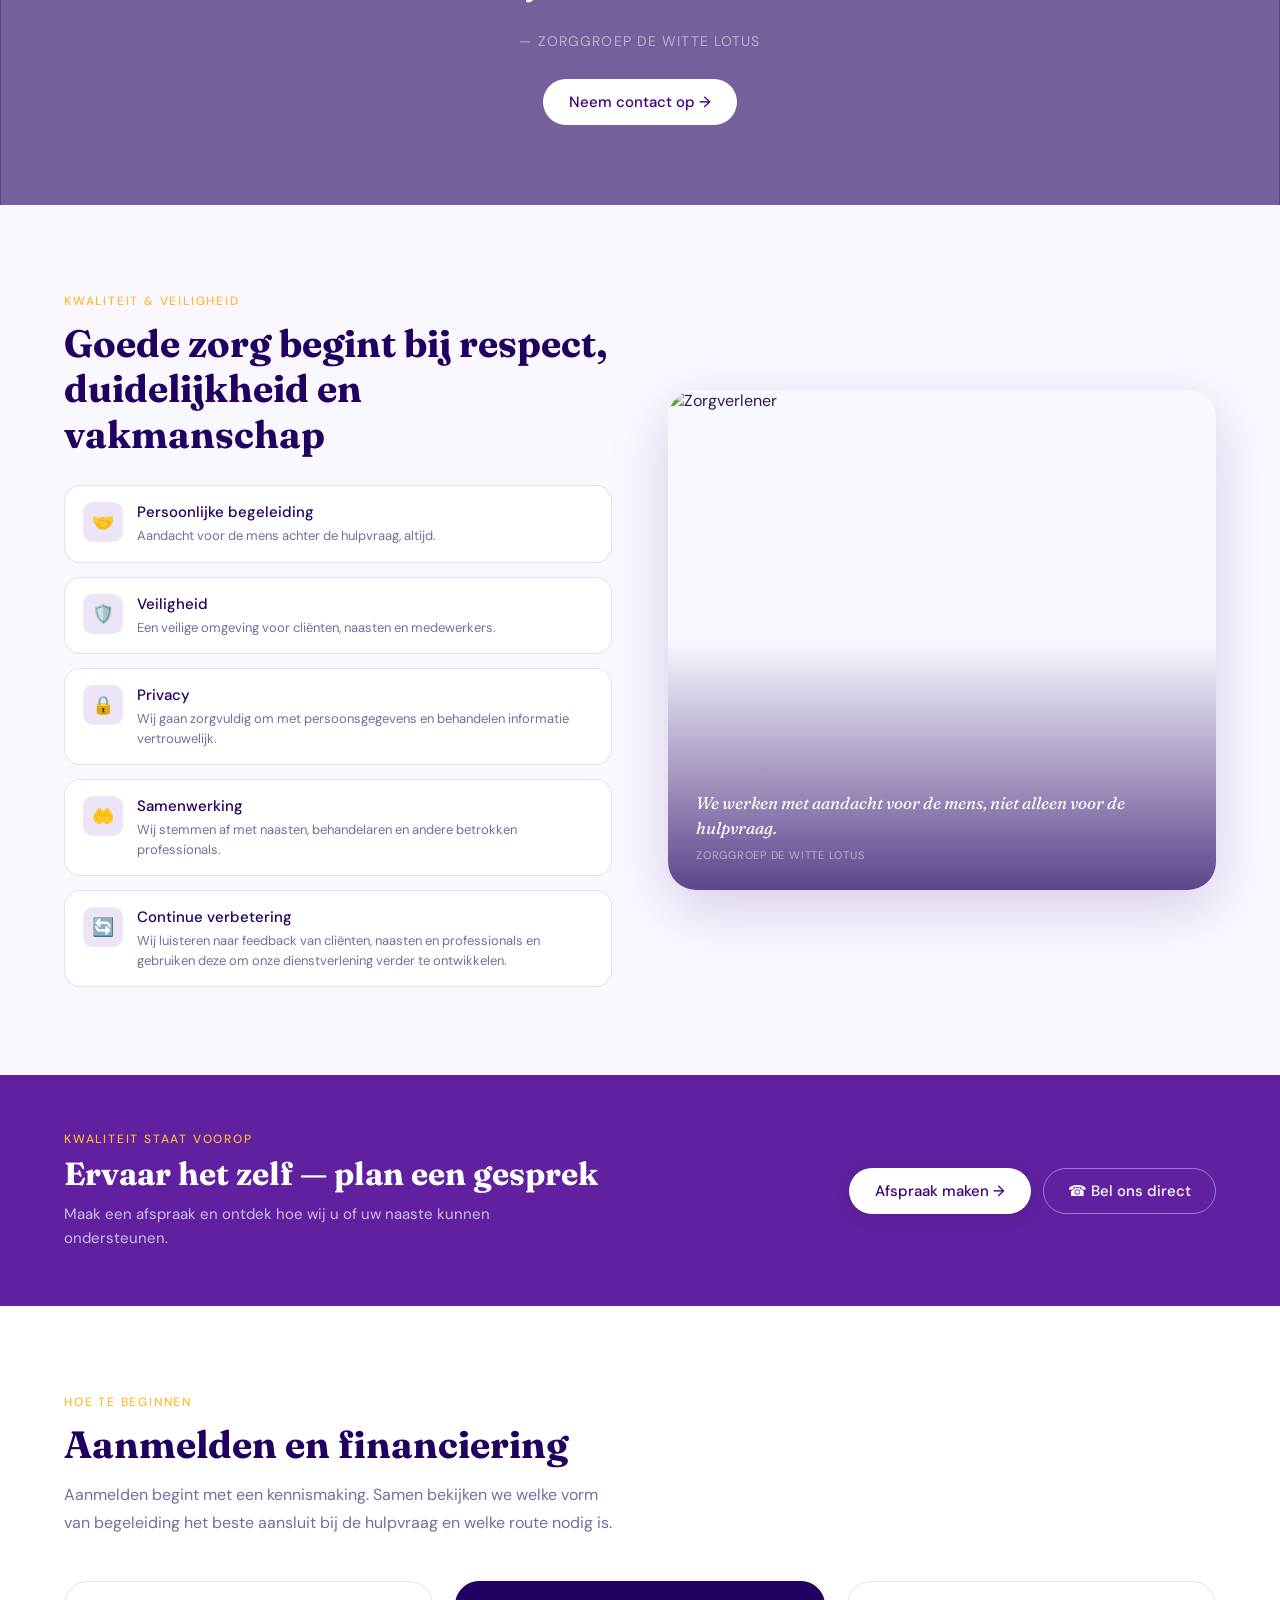
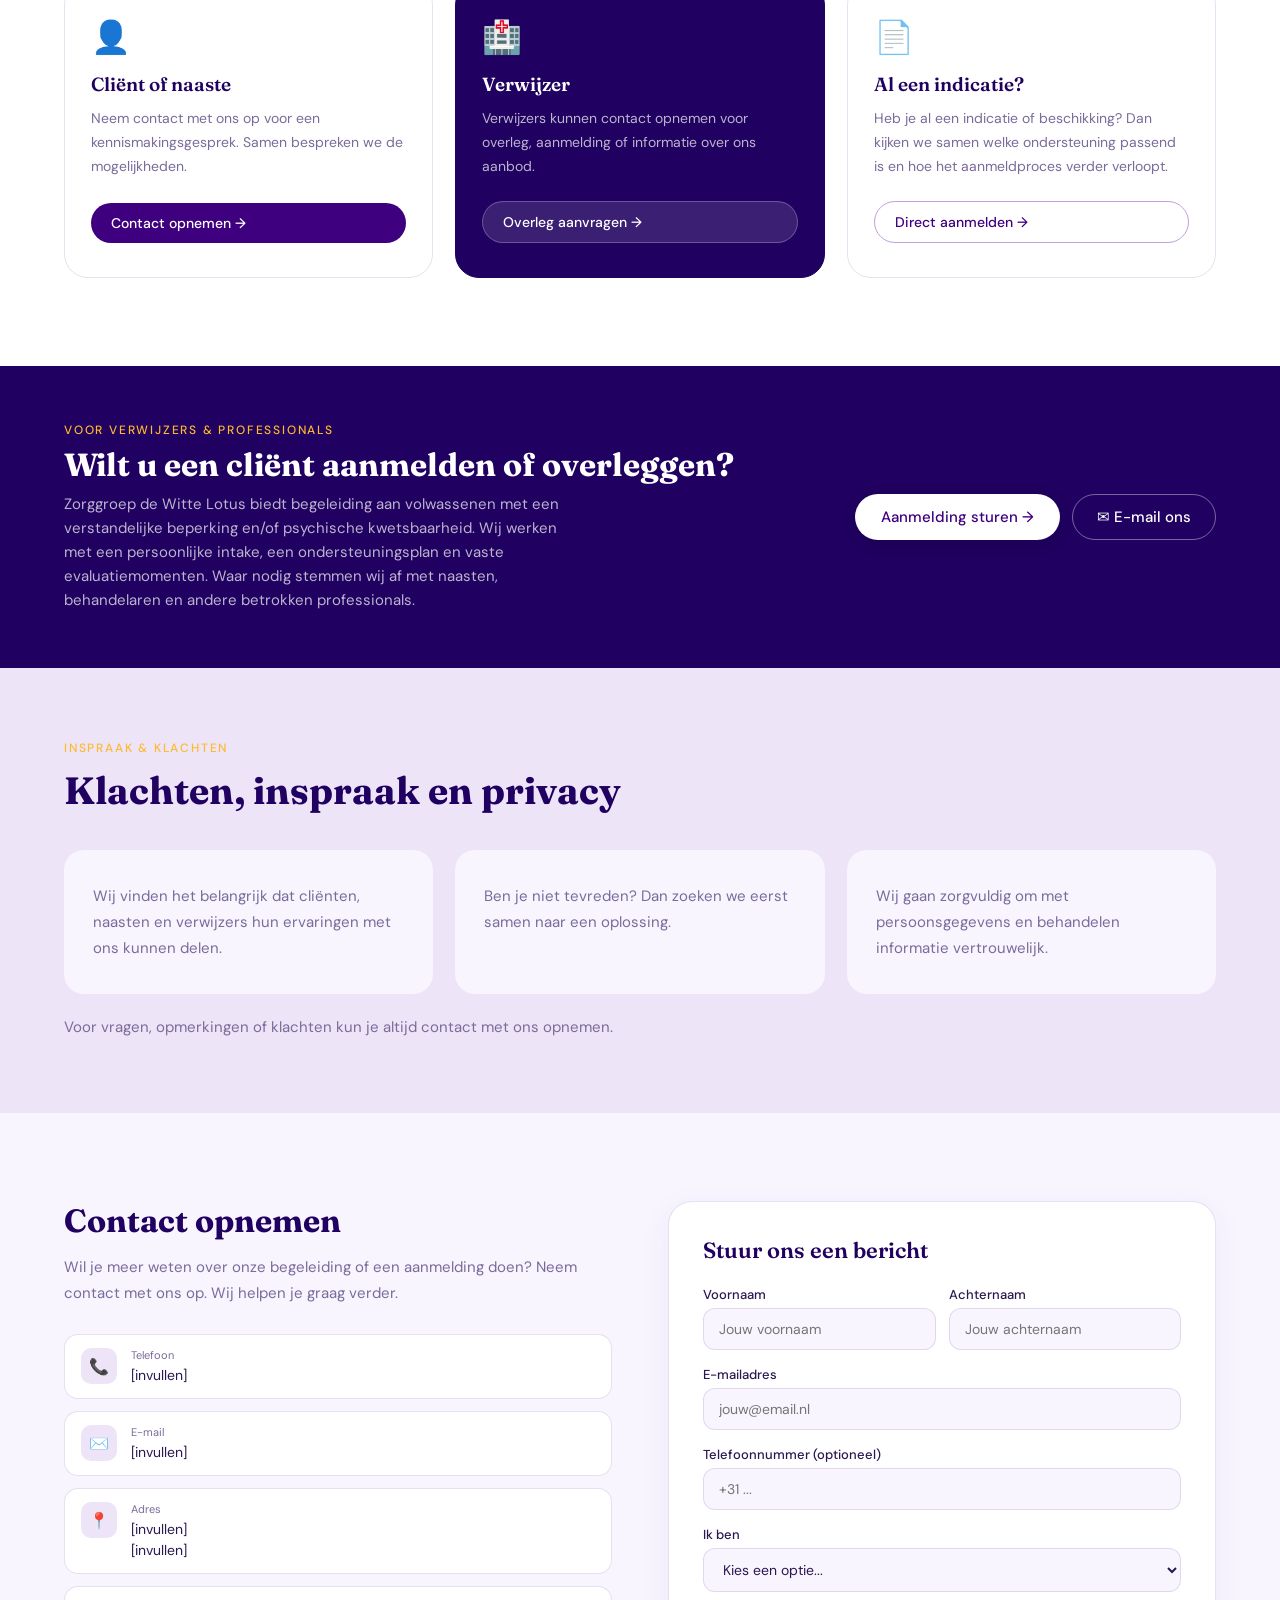
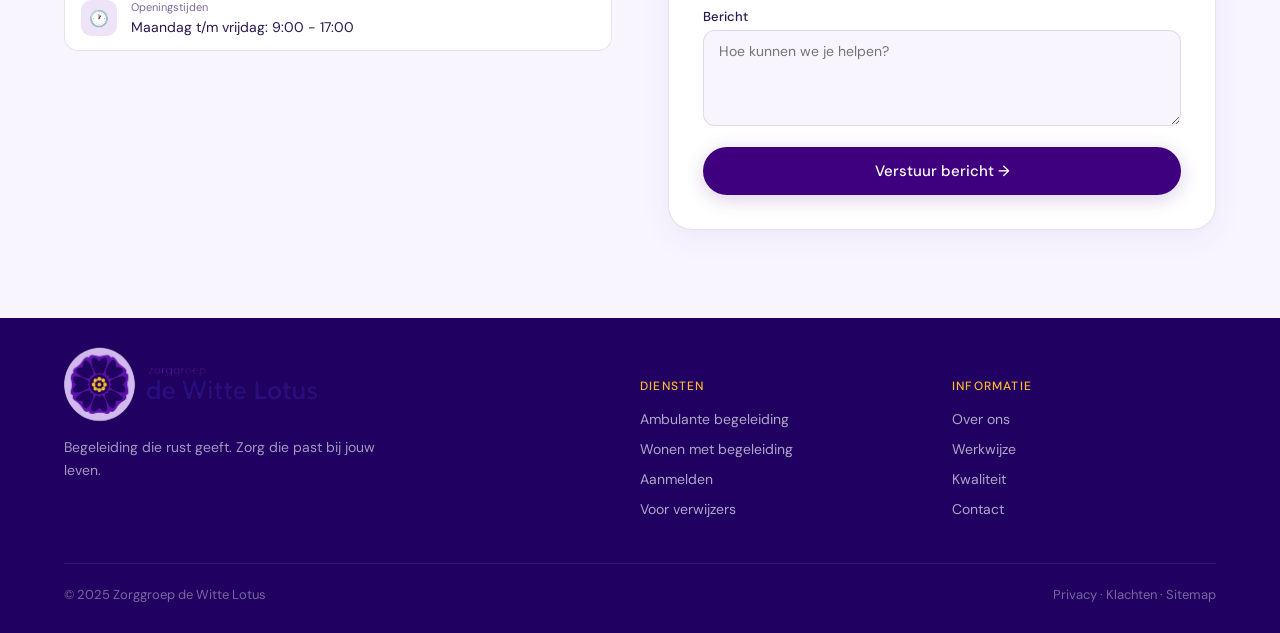
==== commit a5748019: "add new section" ====
--- a/index.html
+++ b/index.html
@@ -3,7 +3,7 @@
 <head>
 <meta charset="UTF-8">
 <meta name="viewport" content="width=device-width, initial-scale=1.0">
-<link rel="icon" type="image/png" href="/images/uploads/favicon.svg">
+<link rel="icon" type="image/svg+xml" href="/images/uploads/favicon.svg">
 <title id="page-title">Zorggroep de Witte Lotus</title>
 <link rel="preconnect" href="https://fonts.googleapis.com">
 <link href="https://fonts.googleapis.com/css2?family=Fraunces:ital,opsz,wght@0,9..144,300;0,9..144,600;0,9..144,700;1,9..144,400&family=DM+Sans:wght@300;400;500&display=swap" rel="stylesheet">
@@ -399,12 +399,12 @@
 <section class="werkwijze" id="werkwijze">
   <div class="reveal"><div class="section-label">Hoe werken wij</div></div>
   <div class="reveal stagger-1"><h2 class="section-title">Van kennismaking tot begeleiding</h2></div>
-  <div class="reveal stagger-2"><p class="section-lead">We starten altijd persoonlijk en bouwen stap voor stap samen aan jouw ondersteuning.</p></div>
+  <div class="reveal stagger-2"><p class="section-lead">Wij starten altijd met een persoonlijke kennismaking.</p></div>
   <div class="steps" id="stepsRow">
-    <div class="step reveal stagger-1"><div class="step-num">1</div><h4>Persoonlijke kennismaking</h4><p>We bespreken de hulpvraag, wat goed gaat en wie belangrijk zijn in jouw netwerk.</p></div>
-    <div class="step reveal stagger-2"><div class="step-num">2</div><h4>Ondersteuningsplan</h4><p>Samen stellen we duidelijke doelen en afspraken op die passen bij jouw situatie.</p></div>
-    <div class="step reveal stagger-3"><div class="step-num">3</div><h4>Vaste begeleider</h4><p>Iedere cliënt krijgt een vast aanspreekpunt. Altijd duidelijkheid bij wie je terecht kunt.</p></div>
-    <div class="step reveal stagger-4"><div class="step-num">4</div><h4>Regelmatige evaluatie</h4><p>We evalueren of de begeleiding nog aansluit en passen aan waar nodig.</p></div>
+    <div class="step reveal stagger-1"><div class="step-num">1</div><h4>Persoonlijke kennismaking</h4><p>We bespreken de hulpvraag, wat goed gaat, waar ondersteuning nodig is en wie belangrijk zijn binnen het netwerk.</p></div>
+    <div class="step reveal stagger-2"><div class="step-num">2</div><h4>Ondersteuningsplan</h4><p>Vervolgens maken we samen een persoonlijk ondersteuningsplan met duidelijke doelen en afspraken.</p></div>
+    <div class="step reveal stagger-3"><div class="step-num">3</div><h4>Vaste begeleider</h4><p>Iedere cliënt krijgt een vast aanspreekpunt zodat duidelijk is bij wie hij of zij terecht kan.</p></div>
+    <div class="step reveal stagger-4"><div class="step-num">4</div><h4>Regelmatige evaluatie</h4><p>Regelmatig evalueren we of de begeleiding nog aansluit bij de behoeften van de cliënt. Zo blijft de ondersteuning passend en persoonlijk.</p></div>
   </div>
 </section>
 
@@ -428,12 +428,13 @@
 <section class="kwaliteit" id="kwaliteit">
   <div>
     <div class="reveal"><div class="section-label">Kwaliteit &amp; veiligheid</div></div>
-    <div class="reveal stagger-1"><h2 class="section-title">Goede zorg begint bij respect</h2></div>
+    <div class="reveal stagger-1"><h2 class="section-title">Goede zorg begint bij respect, duidelijkheid en vakmanschap</h2></div>
     <div class="quality-items">
       <div class="quality-item reveal stagger-1"><div class="q-ico">🤝</div><div><h4>Persoonlijke begeleiding</h4><p>Aandacht voor de mens achter de hulpvraag, altijd.</p></div></div>
-      <div class="quality-item reveal stagger-2"><div class="q-ico">🔒</div><div><h4>Privacy &amp; veiligheid</h4><p>Zorgvuldige omgang met persoonsgegevens en vertrouwelijke informatie.</p></div></div>
-      <div class="quality-item reveal stagger-3"><div class="q-ico">🔄</div><div><h4>Continue verbetering</h4><p>We luisteren naar feedback van cliënten, naasten en professionals.</p></div></div>
-      <div class="quality-item reveal stagger-4"><div class="q-ico">💬</div><div><h4>Open voor inspraak</h4><p>Ben je niet tevreden? We zoeken altijd samen naar een oplossing.</p></div></div>
+      <div class="quality-item reveal stagger-2"><div class="q-ico">🛡️</div><div><h4>Veiligheid</h4><p>Een veilige omgeving voor cliënten, naasten en medewerkers.</p></div></div>
+      <div class="quality-item reveal stagger-3"><div class="q-ico">🔒</div><div><h4>Privacy</h4><p>Wij gaan zorgvuldig om met persoonsgegevens en behandelen informatie vertrouwelijk.</p></div></div>
+      <div class="quality-item reveal stagger-4"><div class="q-ico">🤲</div><div><h4>Samenwerking</h4><p>Wij stemmen af met naasten, behandelaren en andere betrokken professionals.</p></div></div>
+      <div class="quality-item reveal stagger-4"><div class="q-ico">🔄</div><div><h4>Continue verbetering</h4><p>Wij luisteren naar feedback van cliënten, naasten en professionals en gebruiken deze om onze dienstverlening verder te ontwikkelen.</p></div></div>
     </div>
   </div>
   <div class="kw-img-wrap reveal-right">
@@ -452,19 +453,31 @@
 <section class="aanmelden" id="aanmelden">
   <div class="reveal"><div class="section-label">Hoe te beginnen</div></div>
   <div class="reveal stagger-1"><h2 class="section-title">Aanmelden en financiering</h2></div>
-  <div class="reveal stagger-2"><p class="section-lead">Aanmelden begint met een kennismaking. We bespreken samen welke begeleiding het beste aansluit.</p></div>
+  <div class="reveal stagger-2"><p class="section-lead">Aanmelden begint met een kennismaking. Samen bekijken we welke vorm van begeleiding het beste aansluit bij de hulpvraag en welke route nodig is.</p></div>
   <div class="aanmelden-cards">
-    <div class="aanmeld-card reveal stagger-1"><span class="card-icon">👤</span><h3>Cliënt of naaste</h3><p>Neem contact op voor een kennismakingsgesprek. Samen bespreken we de mogelijkheden.</p><a class="card-btn dark" href="#contact">Contact opnemen →</a></div>
+    <div class="aanmeld-card reveal stagger-1"><span class="card-icon">👤</span><h3>Cliënt of naaste</h3><p>Neem contact met ons op voor een kennismakingsgesprek. Samen bespreken we de mogelijkheden.</p><a class="card-btn dark" href="#contact">Contact opnemen →</a></div>
     <div class="aanmeld-card featured reveal stagger-2"><span class="card-icon">🏥</span><h3>Verwijzer</h3><p>Verwijzers kunnen contact opnemen voor overleg, aanmelding of informatie over ons aanbod.</p><a class="card-btn light" href="#contact">Overleg aanvragen →</a></div>
-    <div class="aanmeld-card reveal stagger-3"><span class="card-icon">📄</span><h3>Al een indicatie?</h3><p>Heb je al een indicatie of beschikking? We kijken samen welke ondersteuning passend is.</p><a class="card-btn outline" href="#contact">Direct aanmelden →</a></div>
+    <div class="aanmeld-card reveal stagger-3"><span class="card-icon">📄</span><h3>Al een indicatie?</h3><p>Heb je al een indicatie of beschikking? Dan kijken we samen welke ondersteuning passend is en hoe het aanmeldproces verder verloopt.</p><a class="card-btn outline" href="#contact">Direct aanmelden →</a></div>
   </div>
 </section>
 
 <!-- CTA 5 -->
 <div class="cta-bar dark reveal" id="verwijzers">
-  <div><span class="cta-eyebrow">Voor verwijzers &amp; professionals</span><h3>Wilt u een cliënt aanmelden of overleggen?</h3><p>Bel of mail ons direct. We reageren snel en denken graag mee.</p></div>
+  <div><span class="cta-eyebrow">Voor verwijzers &amp; professionals</span><h3>Wilt u een cliënt aanmelden of overleggen?</h3><p>Zorggroep de Witte Lotus biedt begeleiding aan volwassenen met een verstandelijke beperking en/of psychische kwetsbaarheid. Wij werken met een persoonlijke intake, een ondersteuningsplan en vaste evaluatiemomenten. Waar nodig stemmen wij af met naasten, behandelaren en andere betrokken professionals.</p></div>
   <div class="cta-bar-actions"><a class="cta-btn-white" href="#contact">Aanmelding sturen →</a><a class="cta-btn-ghost-white" id="email-btn" href="#">✉ E-mail ons</a></div>
 </div>
+
+<!-- KLACHTEN -->
+<section style="padding:72px 5vw;background:var(--pp)" id="klachten">
+  <div class="reveal"><div class="section-label">Inspraak &amp; klachten</div></div>
+  <div class="reveal stagger-1"><h2 class="section-title">Klachten, inspraak en privacy</h2></div>
+  <div class="promise-grid" style="margin-top:36px">
+    <div class="promise-card reveal stagger-1"><p style="font-size:15px;line-height:1.75;color:var(--tm)">Wij vinden het belangrijk dat cliënten, naasten en verwijzers hun ervaringen met ons kunnen delen.</p></div>
+    <div class="promise-card reveal stagger-2"><p style="font-size:15px;line-height:1.75;color:var(--tm)">Ben je niet tevreden? Dan zoeken we eerst samen naar een oplossing.</p></div>
+    <div class="promise-card reveal stagger-3"><p style="font-size:15px;line-height:1.75;color:var(--tm)">Wij gaan zorgvuldig om met persoonsgegevens en behandelen informatie vertrouwelijk.</p></div>
+  </div>
+  <p class="reveal stagger-4" style="margin-top:20px;font-size:15px;line-height:1.75;color:var(--tm)">Voor vragen, opmerkingen of klachten kun je altijd contact met ons opnemen.</p>
+</section>
 
 <!-- CONTACT -->
 <section class="contact" id="contact">
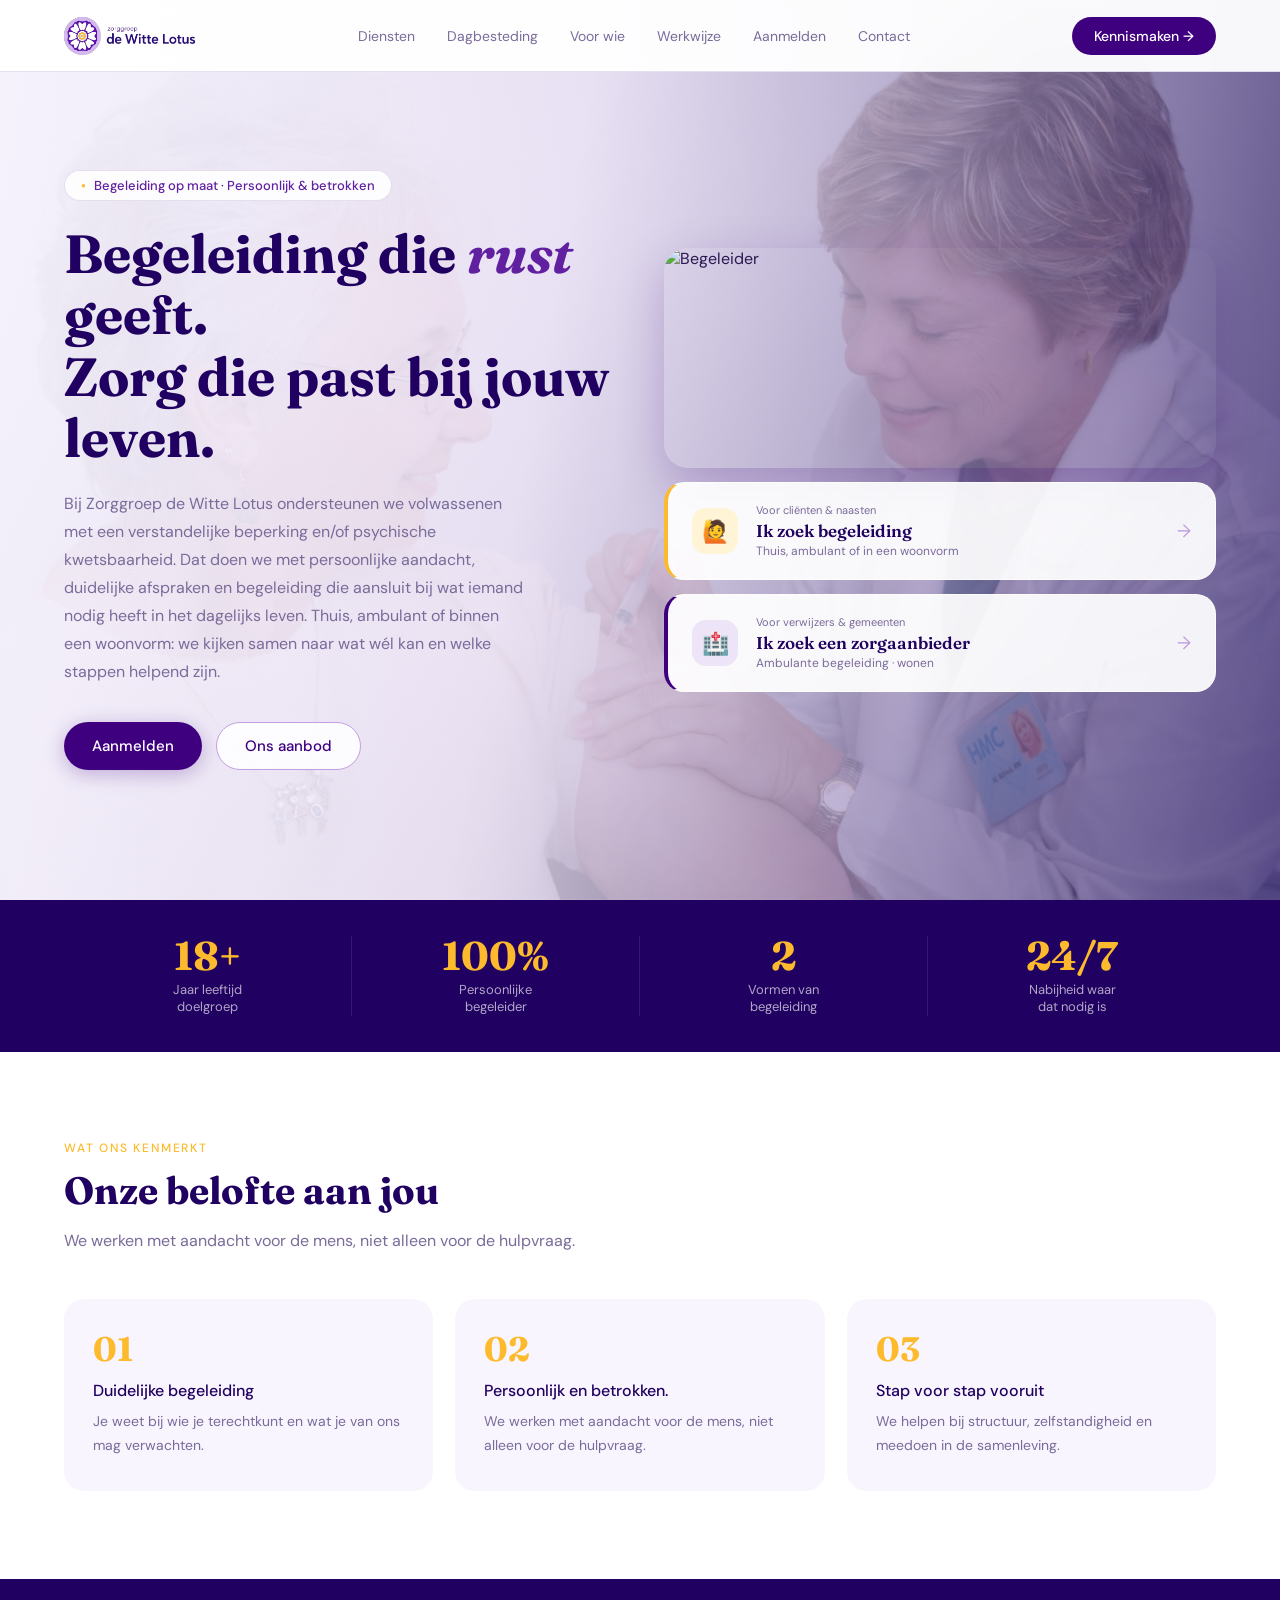
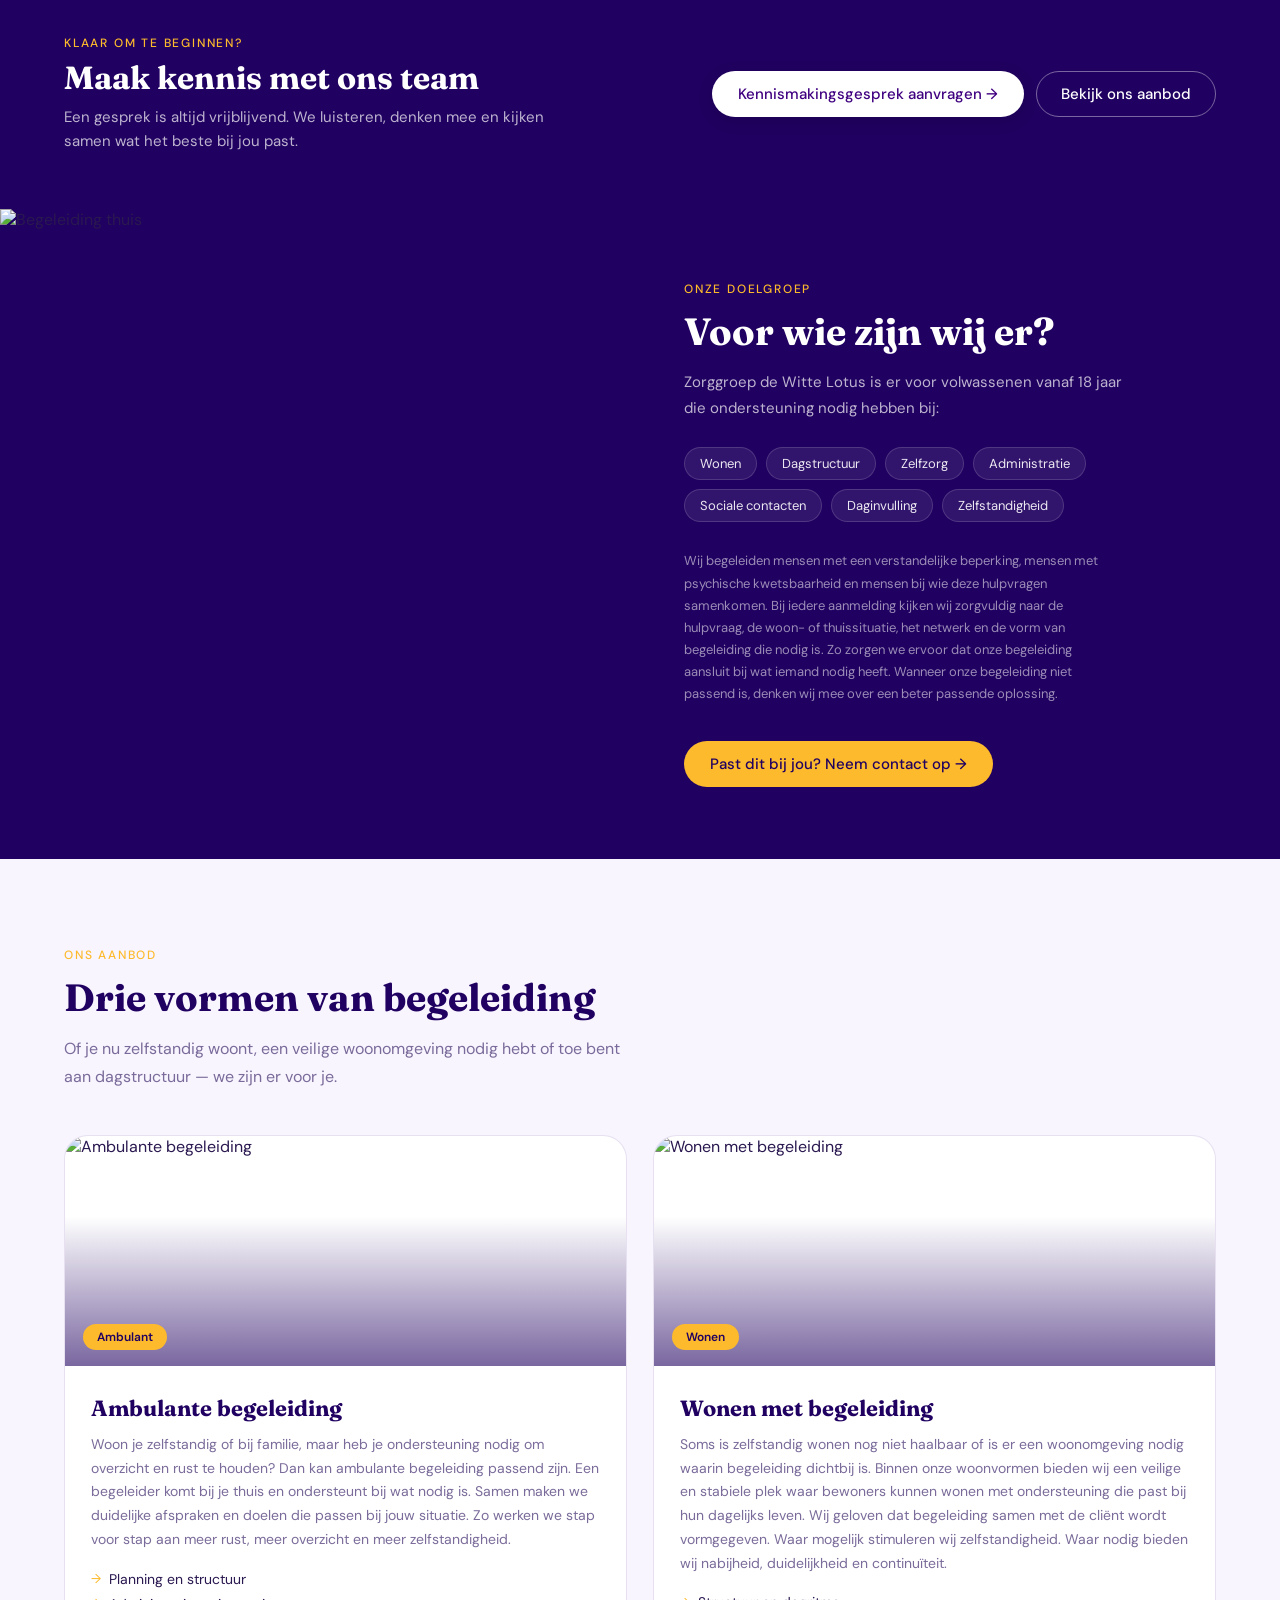
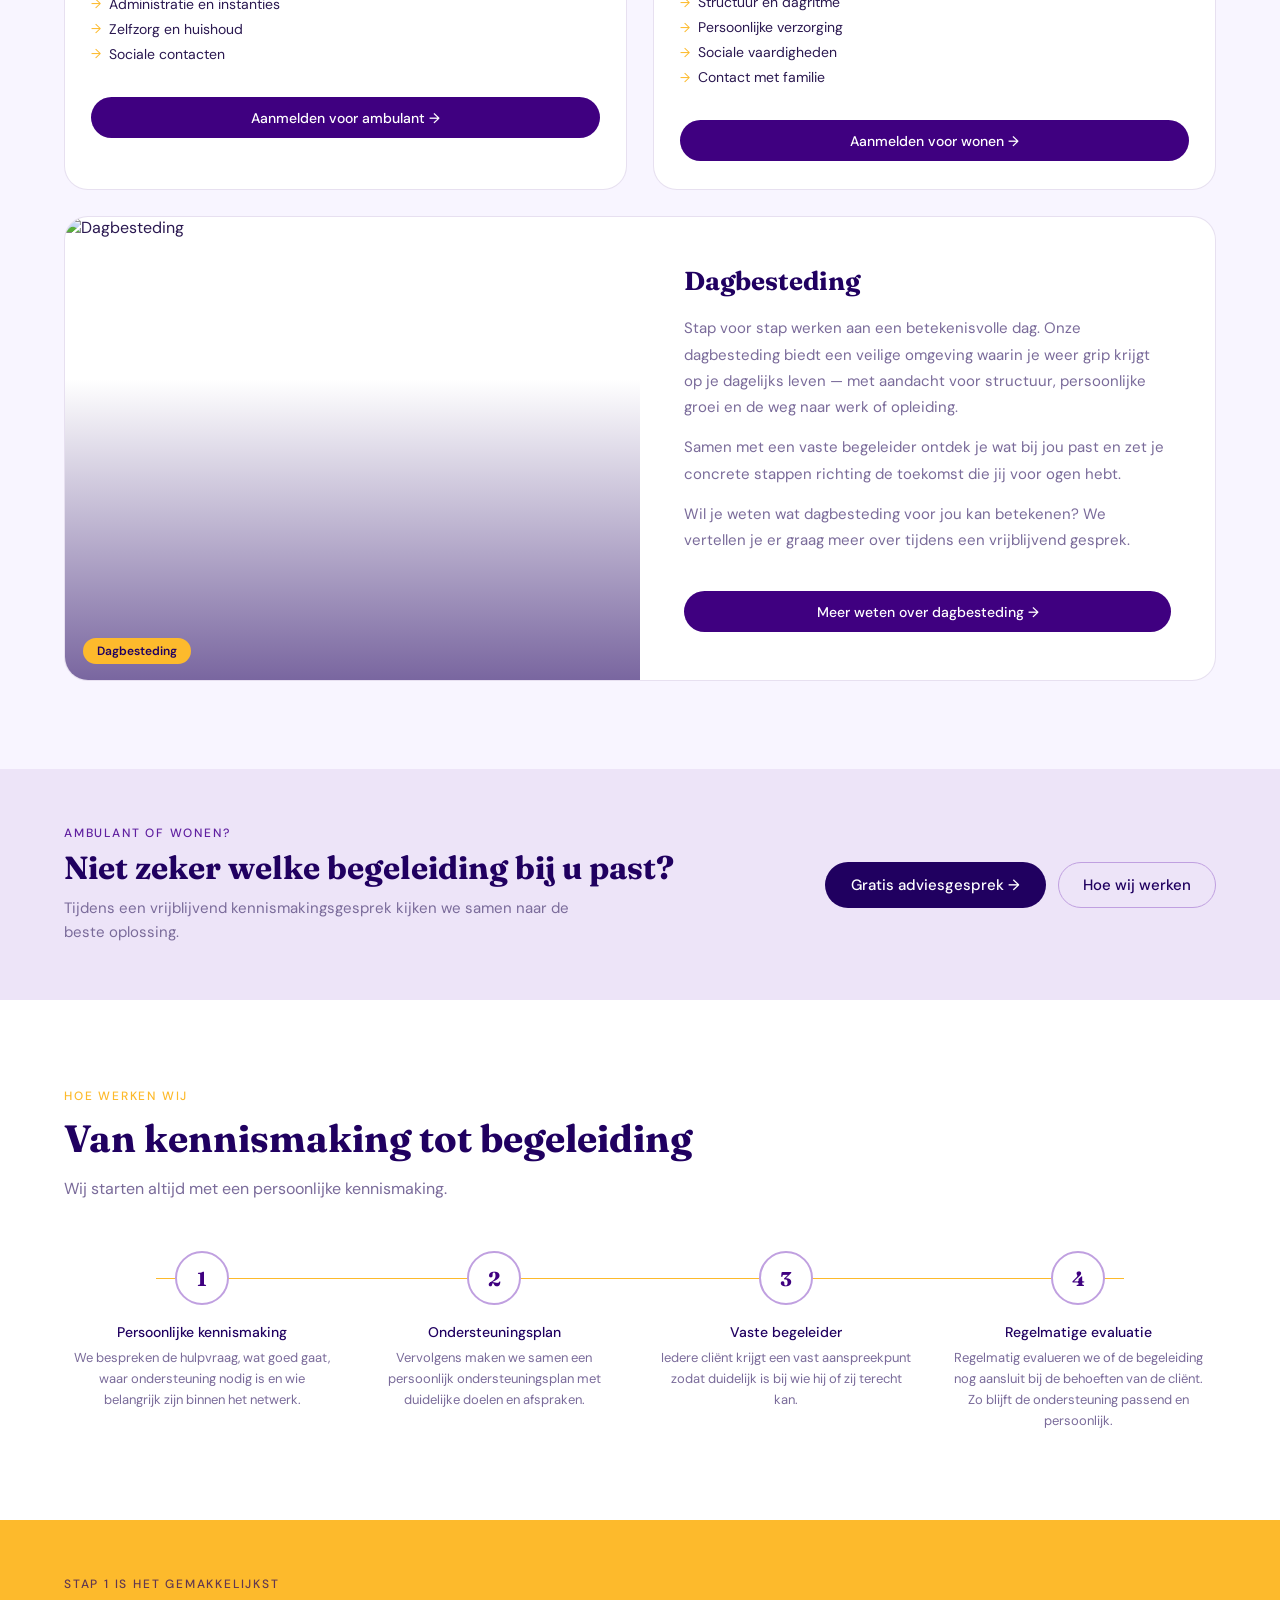
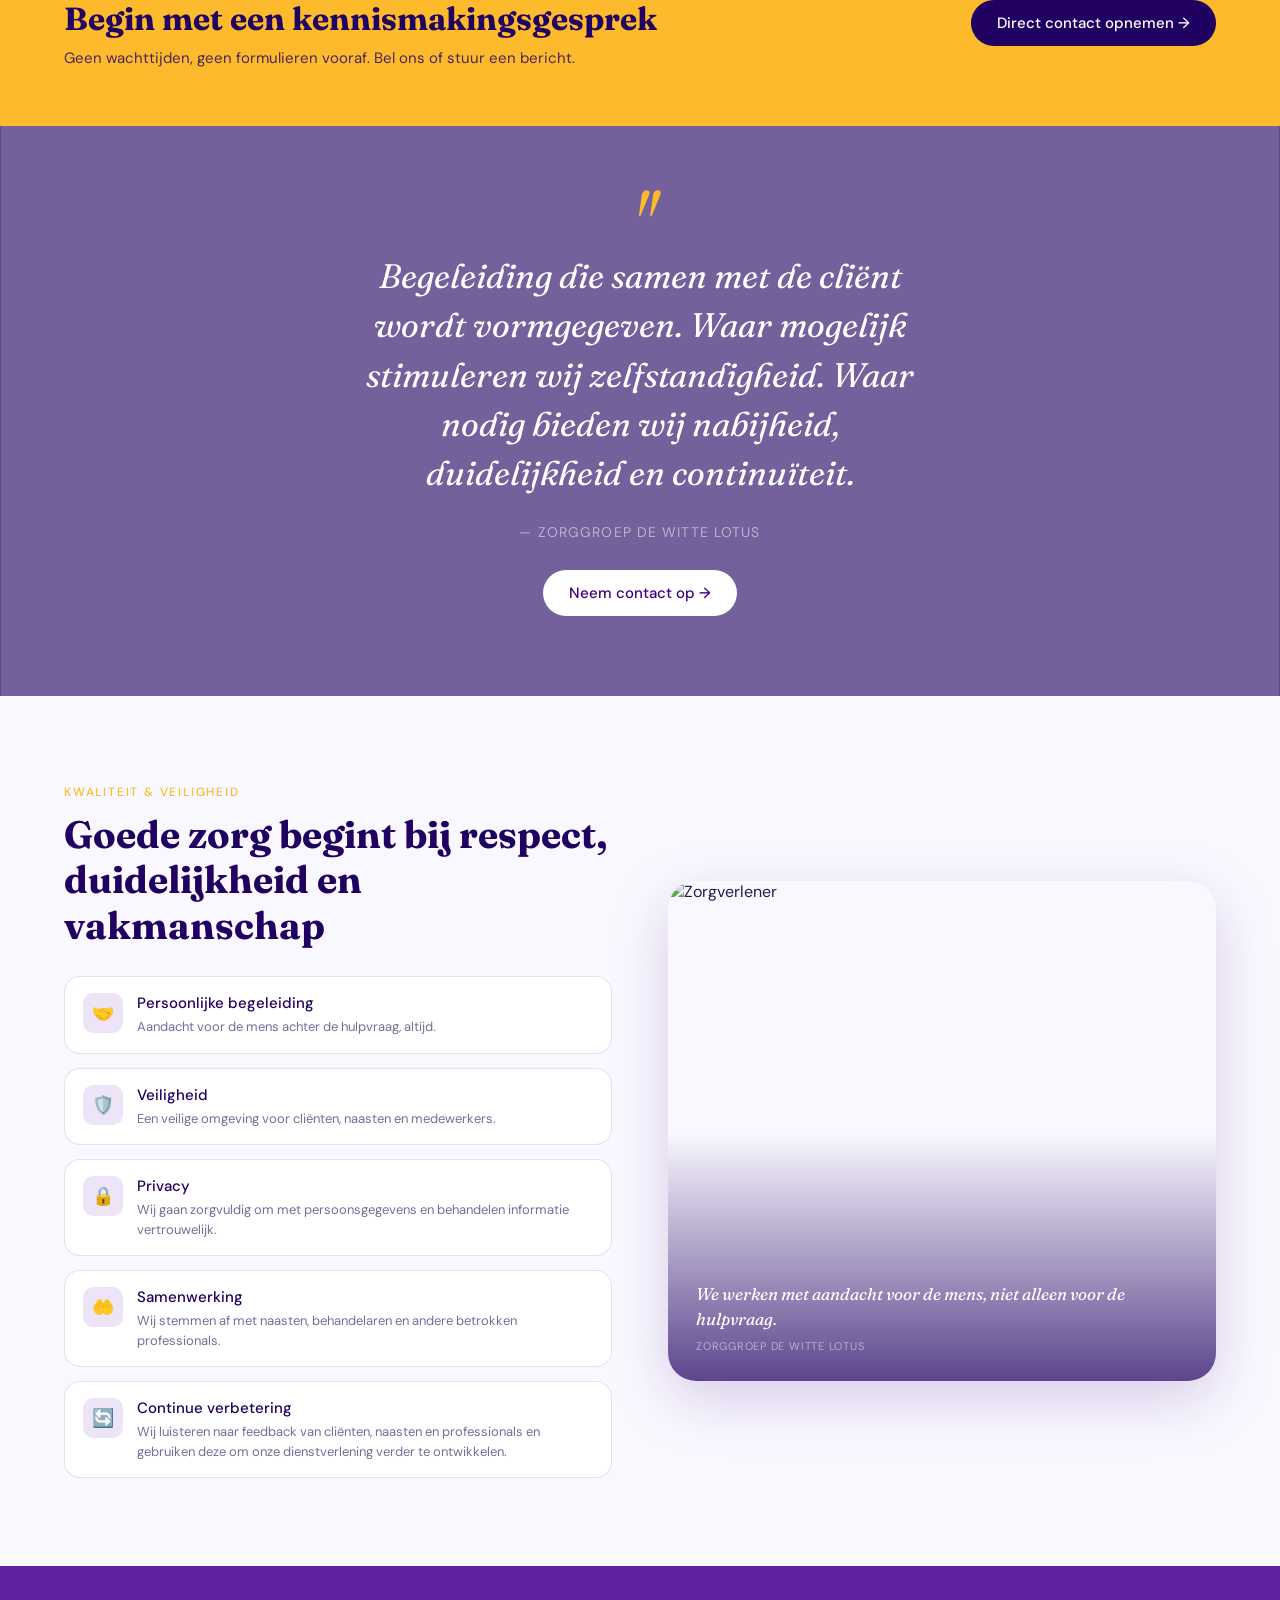
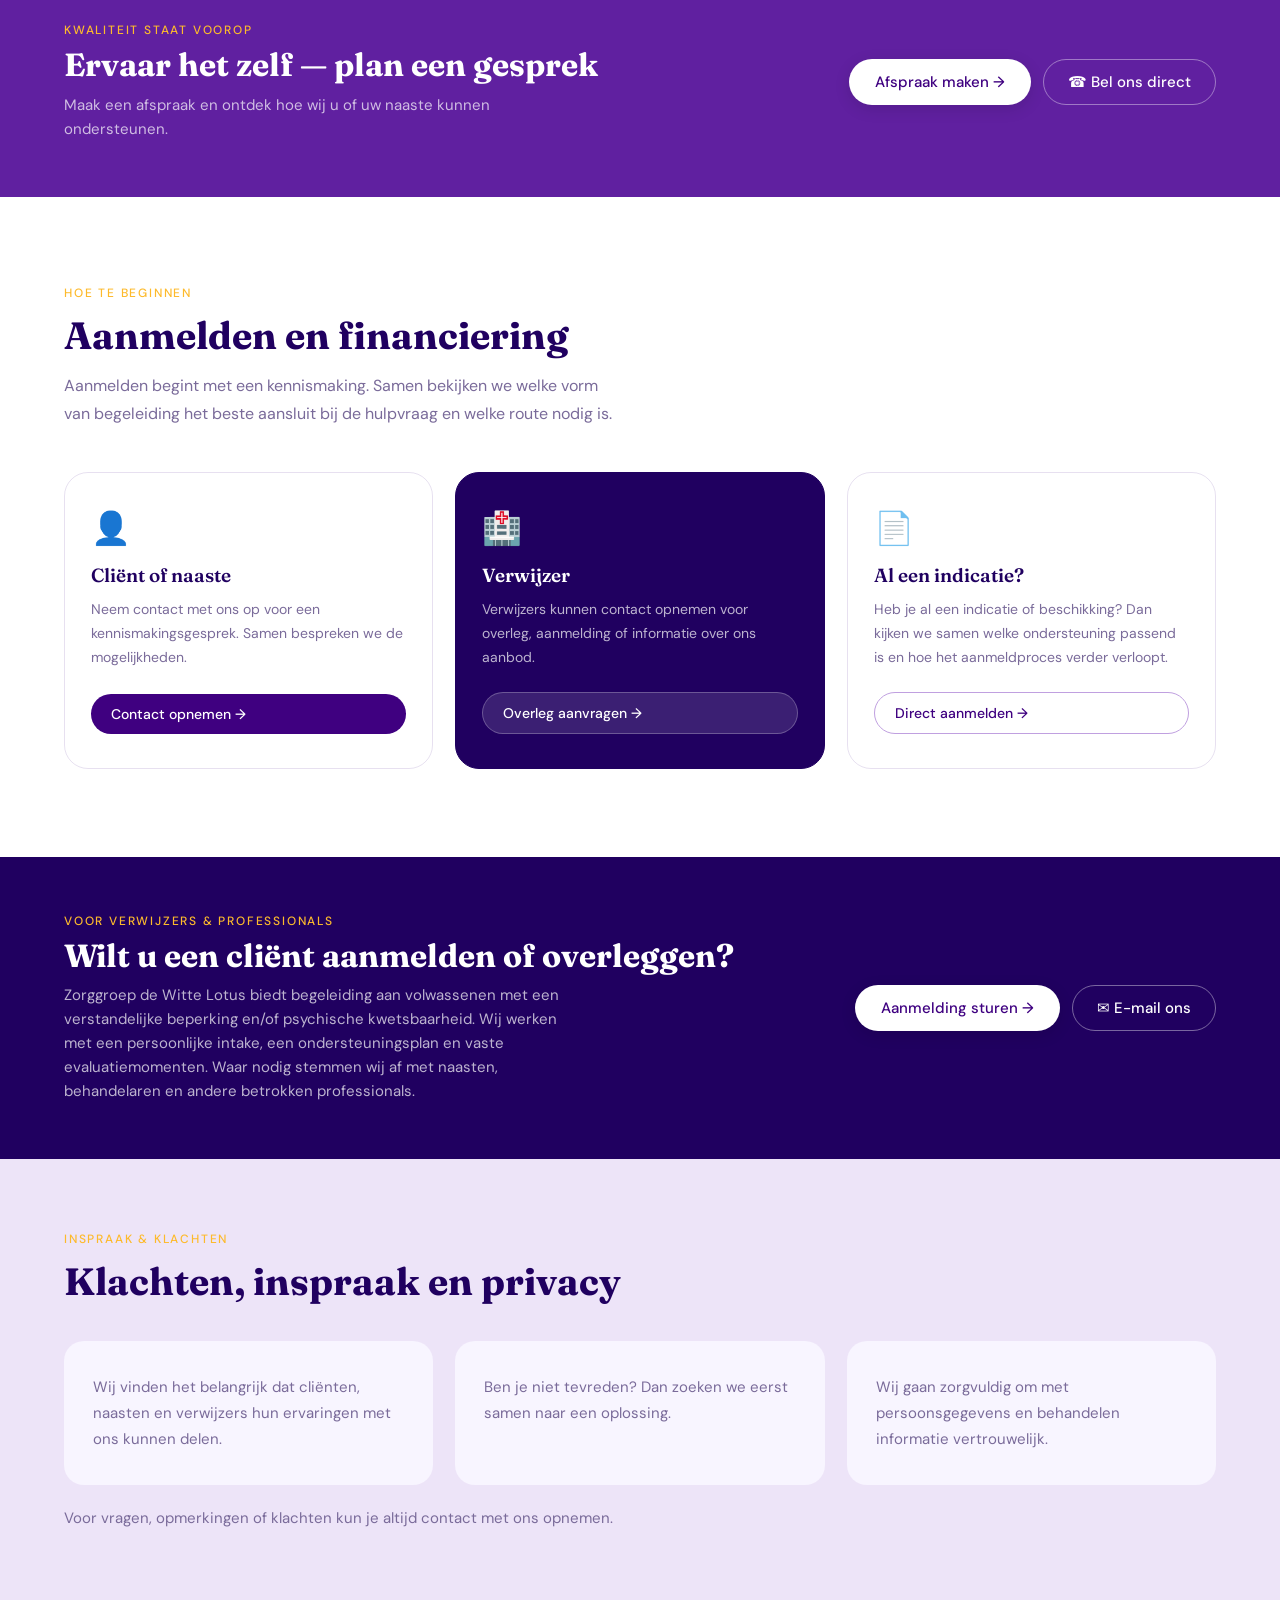
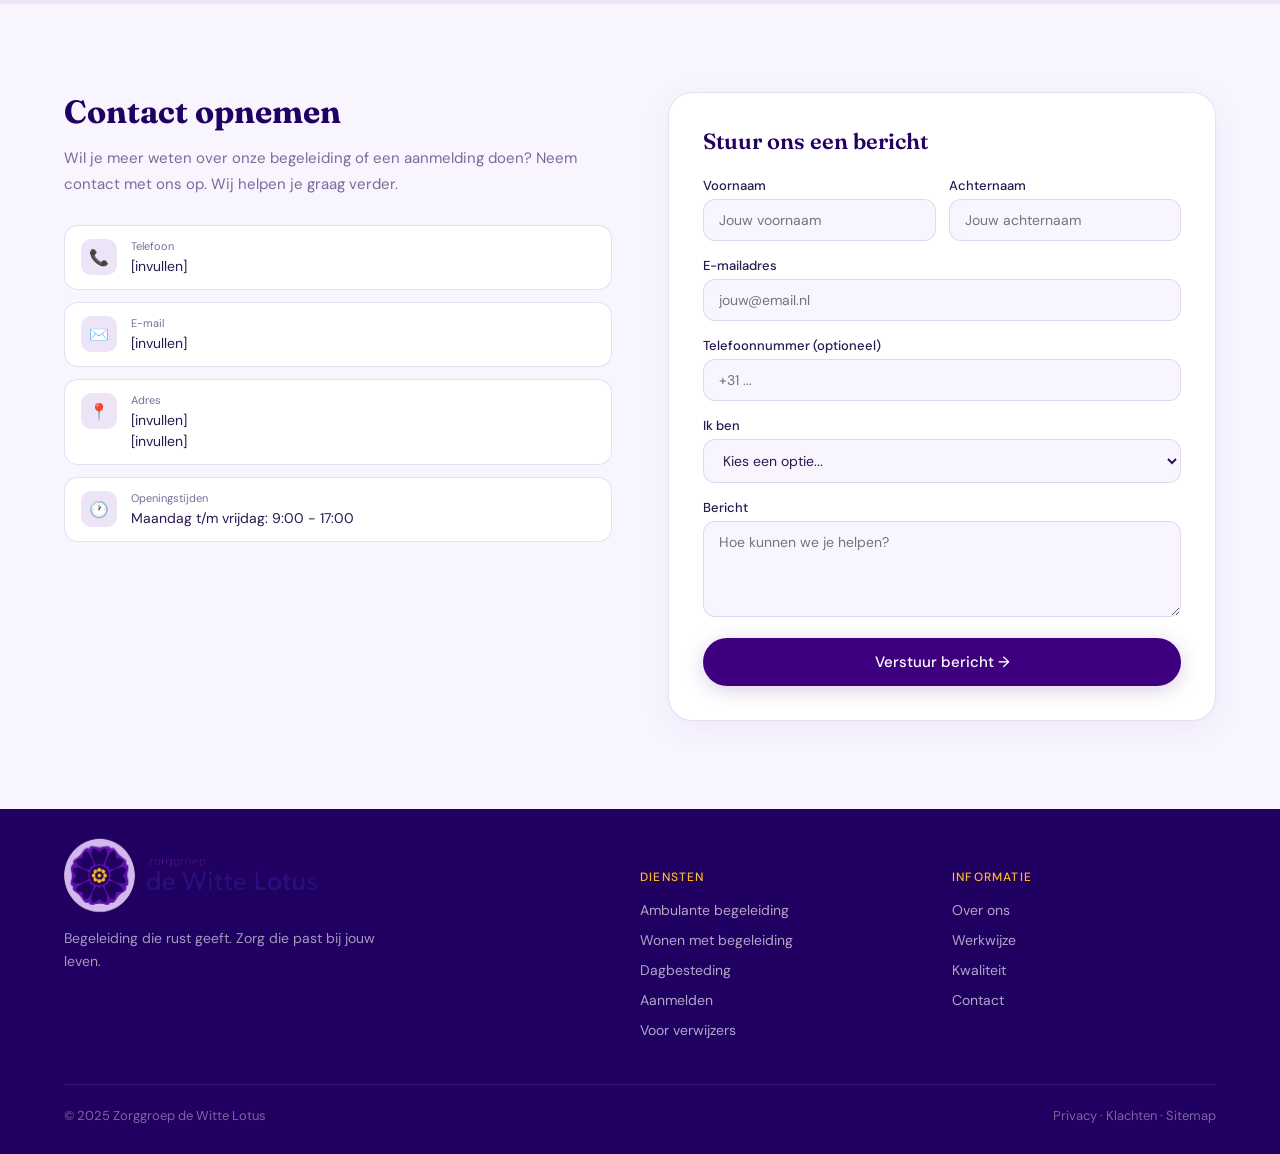
==== commit 32082eb2: "save changes" ====
--- a/index.html
+++ b/index.html
@@ -8,263 +8,7 @@
 <link rel="preconnect" href="https://fonts.googleapis.com">
 <link href="https://fonts.googleapis.com/css2?family=Fraunces:ital,opsz,wght@0,9..144,300;0,9..144,600;0,9..144,700;1,9..144,400&family=DM+Sans:wght@300;400;500&display=swap" rel="stylesheet">
 <script src="https://identity.netlify.com/v1/netlify-identity-widget.js"></script>
-<style>
-*,*::before,*::after{box-sizing:border-box;margin:0;padding:0}
-:root{
-  --pd:#3F0080;--pdd:#200060;--pm:#6020A0;--pl:#C0A0E0;--pp:#EDE4F8;
-  --gold:#FDBA2C;--gl:#FFF4D6;
-  --w:#FFFFFF;--ow:#F8F5FF;
-  --tb:#2A1850;--tm:#7A6B9A;--br:rgba(63,0,128,0.12);
-}
-html{scroll-behavior:smooth}
-body{font-family:'DM Sans',sans-serif;font-size:16px;color:var(--tb);background:var(--w);overflow-x:hidden}
-
-/* NAV */
-nav{position:fixed;top:0;left:0;right:0;z-index:200;display:flex;align-items:center;justify-content:space-between;padding:0 5vw;height:72px;background:rgba(255,255,255,0.95);backdrop-filter:blur(16px);border-bottom:1px solid var(--br);transition:box-shadow .3s}
-nav.scrolled{box-shadow:0 4px 24px rgba(63,0,128,.1)}
-.logo{display:flex;align-items:center;gap:14px;text-decoration:none}
-.logo-mark{height:44px;display:flex;align-items:center;justify-content:center;transition:transform .4s}
-.logo-mark img{height:44px;width:auto;display:block}
-footer .logo-mark img{height:85px; margin-bottom: 30px;}
-.logo:hover .logo-mark{transform:rotate(20deg)}
-.nav-links{
-  display:flex;gap:32px;
-  list-style:none;
-  font-size:14px}
-.nav-links a{color:var(--tm);text-decoration:none;transition:color .2s;position:relative}
-.nav-links a::after{content:'';position:absolute;bottom:-4px;left:0;width:0;height:2px;background:var(--gold);border-radius:2px;transition:width .3s}
-.nav-links a:hover{color:var(--pd)}.nav-links a:hover::after{width:100%}
-.nav-cta{background:var(--pd);color:var(--w);border:none;border-radius:30px;padding:10px 22px;font-family:'DM Sans',sans-serif;font-size:14px;font-weight:500;cursor:pointer;text-decoration:none;transition:background .2s,transform .15s}
-.nav-cta:hover{background:var(--pdd);transform:translateY(-1px)}
-
-/* HERO */
-.hero{position:relative;min-height:100vh;display:grid;grid-template-columns:1fr 1fr;gap:48px;align-items:center;padding:120px 5vw 80px;overflow:hidden}
-.hero-bg{position:absolute;inset:0;z-index:0}
-.hero-bg img{width:100%;height:100%;object-fit:cover;object-position:center 30%;display:block}
-.hero-bg::after{content:'';position:absolute;inset:0;background:linear-gradient(100deg,rgba(248,245,255,.97) 0%,rgba(237,228,248,.88) 42%,rgba(32,0,96,.55) 100%)}
-.hero-content{position:relative;z-index:1}
-.hero-tag{display:inline-flex;align-items:center;gap:8px;background:rgba(255,255,255,.88);color:var(--pm);border-radius:20px;padding:6px 16px;font-size:13px;font-weight:500;margin-bottom:22px;border:1px solid var(--br);opacity:0;animation:fadeUp .7s ease .2s forwards}
-.hero-tag::before{content:'●';font-size:8px;color:var(--gold)}
-.hero h1{font-family:'Fraunces',serif;font-size:clamp(34px,4.2vw,54px);font-weight:700;line-height:1.14;color:var(--pdd);margin-bottom:22px;opacity:0;animation:fadeUp .7s ease .35s forwards}
-.hero h1 em{font-style:italic;color:var(--pm)}
-.hero-lead{font-size:16px;line-height:1.75;color:var(--tm);max-width:460px;margin-bottom:36px;opacity:0;animation:fadeUp .7s ease .5s forwards}
-.hero-actions{display:flex;gap:14px;flex-wrap:wrap;opacity:0;animation:fadeUp .7s ease .65s forwards}
-.btn-primary{background:var(--pd);color:var(--w);border:none;border-radius:30px;padding:14px 28px;font-family:'DM Sans',sans-serif;font-size:15px;font-weight:500;cursor:pointer;text-decoration:none;transition:background .2s,transform .2s;box-shadow:0 4px 20px rgba(63,0,128,.28)}
-.btn-primary:hover{background:var(--pdd);transform:translateY(-2px)}
-.btn-outline{background:rgba(255,255,255,.85);color:var(--pd);border:1.5px solid var(--pl);border-radius:30px;padding:13px 28px;font-family:'DM Sans',sans-serif;font-size:15px;font-weight:500;cursor:pointer;text-decoration:none;transition:background .2s,transform .2s}
-.btn-outline:hover{background:var(--pp);transform:translateY(-2px)}
-.hero-visual{position:relative;z-index:1;display:flex;flex-direction:column;gap:14px;opacity:0;animation:fadeRight .8s ease .6s forwards}
-.hero-img-wrap{border-radius:24px;overflow:hidden;box-shadow:0 16px 48px rgba(63,0,128,.22);height:220px}
-.hero-img-wrap img{width:100%;height:100%;object-fit:cover;transition:transform .6s}
-.hero-img-wrap:hover img{transform:scale(1.04)}
-.choice-card{background:rgba(255,255,255,.92);border:1px solid rgba(255,255,255,.7);border-radius:20px;padding:20px 24px;display:flex;align-items:center;gap:18px;cursor:pointer;text-decoration:none;color:inherit;backdrop-filter:blur(8px);transition:box-shadow .3s,transform .3s}
-.choice-card:hover{box-shadow:0 10px 36px rgba(63,0,128,.14);transform:translateY(-3px)}
-.choice-card.gold{border-left:4px solid var(--gold)}.choice-card.purple{border-left:4px solid var(--pd)}
-.c-ico{width:46px;height:46px;border-radius:14px;display:flex;align-items:center;justify-content:center;font-size:22px;flex-shrink:0;transition:transform .3s}
-.choice-card:hover .c-ico{transform:scale(1.15) rotate(-5deg)}
-.c-ico.gb{background:var(--gl)}.c-ico.pb{background:var(--pp)}
-.c-lbl{font-size:11px;color:var(--tm);margin-bottom:3px}.c-ttl{font-family:'Fraunces',serif;font-size:17px;font-weight:600;color:var(--pdd)}.c-sub{font-size:12px;color:var(--tm);margin-top:2px}
-.c-arr{margin-left:auto;font-size:18px;color:var(--pl);transition:transform .3s,color .3s}
-.choice-card:hover .c-arr{transform:translateX(5px);color:var(--pd)}
-
-/* STATS */
-.stats-stripe{background:var(--pdd);padding:36px 5vw;display:grid;grid-template-columns:repeat(4,1fr)}
-.stat-item{text-align:center;padding:0 20px;border-right:1px solid rgba(255,255,255,.1)}
-.stat-item:last-child{border-right:none}
-.stat-num{font-family:'Fraunces',serif;font-size:40px;font-weight:700;color:var(--gold);line-height:1}
-.stat-lbl{font-size:13px;color:rgba(255,255,255,.65);margin-top:6px;line-height:1.3}
-
-/* SECTIONS */
-.section-label{font-size:12px;letter-spacing:.15em;text-transform:uppercase;color:var(--gold);font-weight:500;margin-bottom:12px}
-.section-title{font-family:'Fraunces',serif;font-size:clamp(26px,3.2vw,38px);font-weight:700;color:var(--pdd);line-height:1.2;margin-bottom:14px}
-.section-lead{font-size:16px;line-height:1.75;color:var(--tm);max-width:560px;margin-bottom:44px}
-
-/* REVEAL */
-.reveal{opacity:0;transform:translateY(40px);transition:opacity .7s ease,transform .7s ease}
-.reveal.visible{opacity:1;transform:translateY(0)}
-.reveal-left{opacity:0;transform:translateX(-40px);transition:opacity .7s ease,transform .7s ease}
-.reveal-left.visible{opacity:1;transform:translateX(0)}
-.reveal-right{opacity:0;transform:translateX(40px);transition:opacity .7s ease,transform .7s ease}
-.reveal-right.visible{opacity:1;transform:translateX(0)}
-.stagger-1{transition-delay:.1s}.stagger-2{transition-delay:.2s}.stagger-3{transition-delay:.3s}.stagger-4{transition-delay:.4s}
-
-/* PROMISES */
-.promises{padding:88px 5vw;background:var(--w)}
-.promise-grid{display:grid;grid-template-columns:repeat(3,1fr);gap:22px}
-.promise-card{background:var(--ow);border-radius:20px;padding:32px 28px;border:1px solid transparent;transition:border-color .3s,box-shadow .3s,transform .3s;position:relative;overflow:hidden}
-.promise-card::before{content:'';position:absolute;top:0;left:0;right:0;height:3px;background:var(--gold);transform:scaleX(0);transform-origin:left;transition:transform .4s}
-.promise-card:hover{border-color:var(--pl);box-shadow:0 8px 32px rgba(63,0,128,.1);transform:translateY(-4px)}
-.promise-card:hover::before{transform:scaleX(1)}
-.promise-num{font-family:'Fraunces',serif;font-size:34px;font-weight:700;color:var(--gold);line-height:1;margin-bottom:14px}
-.promise-card h3{font-size:16px;font-weight:500;color:var(--pdd);margin-bottom:9px}
-.promise-card p{font-size:14px;line-height:1.7;color:var(--tm)}
-
-/* VOOR WIE */
-.for-who{display:grid;grid-template-columns:1fr 1fr;min-height:580px;background:var(--pdd)}
-.for-who-img{position:relative;overflow:hidden}
-.for-who-img img{width:100%;height:100%;object-fit:cover;object-position:center 20%;display:block;transition:transform 10s}
-.for-who:hover .for-who-img img{transform:scale(1.06)}
-.for-who-img::after{content:'';position:absolute;inset:0;background:linear-gradient(90deg,transparent 50%,var(--pdd) 100%)}
-.for-who-content{padding:72px 5vw 72px 44px;display:flex;flex-direction:column;justify-content:center}
-.for-who .section-label{color:var(--gold)}.for-who .section-title{color:var(--w);margin-bottom:14px}
-.for-who-lead{font-size:15px;line-height:1.75;color:rgba(255,255,255,.7);margin-bottom:26px;max-width:440px}
-.target-list{display:flex;flex-wrap:wrap;gap:9px;margin-bottom:28px}
-.target-pill{background:rgba(255,255,255,.08);border:1px solid rgba(255,255,255,.15);border-radius:30px;padding:7px 15px;font-size:13px;color:rgba(255,255,255,.9);transition:background .25s,border-color .25s,transform .25s;cursor:default}
-.target-pill:hover{background:rgba(253,186,44,.15);border-color:var(--gold);transform:translateY(-2px)}
-.for-who-note{font-size:13px;line-height:1.7;color:rgba(255,255,255,.55);max-width:420px}
-
-/* SERVICES */
-.services{padding:88px 5vw;background:var(--ow)}
-.services-grid{display:grid;grid-template-columns:1fr 1fr;gap:26px}
-.service-card{background:var(--w);border-radius:24px;border:1px solid var(--br);overflow:hidden;transition:box-shadow .3s,transform .3s}
-.service-card:hover{box-shadow:0 16px 48px rgba(63,0,128,.13);transform:translateY(-6px)}
-.svc-img{height:230px;overflow:hidden;position:relative}
-.svc-img img{width:100%;height:100%;object-fit:cover;display:block;transition:transform .7s}
-.service-card:hover .svc-img img{transform:scale(1.07)}
-.svc-overlay{position:absolute;inset:0;background:linear-gradient(to bottom,transparent 35%,rgba(32,0,96,.6) 100%)}
-.svc-tag{position:absolute;bottom:16px;left:18px;background:var(--gold);color:var(--pdd);border-radius:20px;padding:5px 14px;font-size:12px;font-weight:600;z-index:2;transition:transform .3s}
-.service-card:hover .svc-tag{transform:translateY(-3px)}
-.svc-body{padding:28px 26px}
-.service-card h3{font-family:'Fraunces',serif;font-size:22px;font-weight:700;color:var(--pdd);margin-bottom:11px}
-.service-card p{font-size:14px;line-height:1.7;color:var(--tm);margin-bottom:18px}
-.svc-list{list-style:none;display:flex;flex-direction:column;gap:7px;margin-bottom:20px}
-.svc-list li{font-size:14px;color:var(--tb);display:flex;align-items:center;gap:8px}
-.svc-list li::before{content:'→';color:var(--gold);font-size:13px;flex-shrink:0}
-.svc-cta{display:inline-block;background:var(--pd);color:var(--w);border-radius:30px;padding:11px 22px;font-size:14px;font-weight:500;text-decoration:none;margin-top:14px;width:100%;text-align:center;border-top:1px solid var(--br);transition:background .2s}
-.svc-cta:hover{background:var(--pdd)}
-
-/* CTA BARS */
-.cta-bar{padding:56px 5vw;display:flex;align-items:center;justify-content:space-between;gap:32px;flex-wrap:wrap}
-.cta-bar.dark{background:var(--pdd)}.cta-bar.gold-bg{background:var(--gold)}.cta-bar.light{background:var(--pp)}.cta-bar.mid{background:var(--pm)}
-.cta-eyebrow{font-size:12px;letter-spacing:.15em;text-transform:uppercase;font-weight:500;margin-bottom:8px;display:block}
-.cta-bar.dark .cta-eyebrow,.cta-bar.mid .cta-eyebrow{color:var(--gold)}
-.cta-bar.gold-bg .cta-eyebrow{color:rgba(32,0,96,.7)}.cta-bar.light .cta-eyebrow{color:var(--pm)}
-.cta-bar h3{font-family:'Fraunces',serif;font-weight:700;line-height:1.2;font-size:clamp(22px,2.8vw,32px);margin-bottom:8px}
-.cta-bar.dark h3,.cta-bar.mid h3{color:#fff}.cta-bar.gold-bg h3,.cta-bar.light h3{color:var(--pdd)}
-.cta-bar p{font-size:15px;line-height:1.6;max-width:520px}
-.cta-bar.dark p,.cta-bar.mid p{color:rgba(255,255,255,.7)}.cta-bar.gold-bg p{color:rgba(32,0,96,.8)}.cta-bar.light p{color:var(--tm)}
-.cta-bar-actions{display:flex;gap:12px;flex-shrink:0;flex-wrap:wrap;align-items:center}
-.cta-btn-white{background:#fff;color:var(--pd);border:none;border-radius:30px;padding:13px 26px;font-family:'DM Sans',sans-serif;font-size:15px;font-weight:500;cursor:pointer;text-decoration:none;transition:transform .2s;box-shadow:0 4px 16px rgba(0,0,0,.12)}
-.cta-btn-white:hover{transform:translateY(-2px)}
-.cta-btn-ghost-white{background:transparent;color:#fff;border:1.5px solid rgba(255,255,255,.4);border-radius:30px;padding:12px 24px;font-family:'DM Sans',sans-serif;font-size:15px;font-weight:500;cursor:pointer;text-decoration:none;transition:background .2s}
-.cta-btn-ghost-white:hover{background:rgba(255,255,255,.12)}
-.cta-btn-dark{background:var(--pdd);color:#fff;border:none;border-radius:30px;padding:13px 26px;font-family:'DM Sans',sans-serif;font-size:15px;font-weight:500;cursor:pointer;text-decoration:none;transition:transform .2s}
-.cta-btn-dark:hover{transform:translateY(-2px)}
-.cta-btn-ghost-dark{background:transparent;color:var(--pdd);border:1.5px solid var(--pl);border-radius:30px;padding:12px 24px;font-family:'DM Sans',sans-serif;font-size:15px;font-weight:500;cursor:pointer;text-decoration:none;transition:background .2s}
-.cta-btn-ghost-dark:hover{background:var(--pp)}
-
-/* WERKWIJZE */
-.werkwijze{padding:88px 5vw;background:var(--w)}
-.steps{display:grid;grid-template-columns:repeat(4,1fr);gap:16px;margin-top:48px;position:relative}
-.steps::before{content:'';position:absolute;top:27px;left:8%;right:8%;height:1px;background:var(--br);z-index:0}
-.steps::after{content:'';position:absolute;top:27px;left:8%;height:1px;background:var(--gold);z-index:1;width:0;transition:width 1.2s ease}
-.steps.animated::after{width:84%}
-.step{position:relative;z-index:2;text-align:center;padding:0 10px}
-.step-num{width:54px;height:54px;border-radius:50%;background:var(--w);border:2px solid var(--pl);display:flex;align-items:center;justify-content:center;font-family:'Fraunces',serif;font-size:20px;font-weight:700;color:var(--pd);margin:0 auto 18px;transition:background .3s,border-color .3s,color .3s,transform .3s}
-.step:hover .step-num{background:var(--pd);border-color:var(--pd);color:var(--w);transform:scale(1.1)}
-.step h4{font-size:14px;font-weight:500;color:var(--pdd);margin-bottom:7px}
-.step p{font-size:13px;line-height:1.6;color:var(--tm)}
-
-/* SFEER */
-.sfeer-banner{position:relative;overflow:hidden;display:flex;align-items:center;justify-content:center;min-height:440px}
-.sfeer-bg-img{position:absolute;inset:-60px 0;width:100%;height:calc(100% + 120px);object-fit:cover;object-position:center 40%}
-.sfeer-banner::before{content:'';position:absolute;inset:0;background:rgba(32,0,96,.62);z-index:1}
-.sfeer-inner{position:relative;z-index:2;text-align:center;padding:80px 5vw;max-width:720px}
-.sfeer-inner blockquote{font-family:'Fraunces',serif;font-size:clamp(22px,2.8vw,34px);font-style:italic;color:var(--w);line-height:1.45;margin-bottom:22px}
-.sfeer-inner blockquote::before{content:'"';font-size:80px;line-height:.45;vertical-align:-.38em;color:var(--gold);display:block;margin-bottom:10px}
-.sfeer-inner cite{font-style:normal;font-size:14px;color:rgba(255,255,255,.5);letter-spacing:.08em;text-transform:uppercase}
-.sfeer-cta{display:inline-block;background:#fff;color:var(--pd);border-radius:30px;padding:13px 26px;font-size:15px;font-weight:500;text-decoration:none;margin-top:28px;transition:transform .2s}
-.sfeer-cta:hover{transform:translateY(-2px)}
-
-/* KWALITEIT */
-.kwaliteit{padding:88px 5vw;background:#FAF8FF;display:grid;grid-template-columns:1fr 1fr;gap:56px;align-items:center}
-.quality-items{display:flex;flex-direction:column;gap:14px;margin-top:28px}
-.quality-item{display:flex;gap:14px;align-items:flex-start;padding:16px 18px;border-radius:16px;background:var(--w);border:1px solid var(--br);transition:border-color .3s,transform .3s}
-.quality-item:hover{border-color:var(--pl);transform:translateX(5px)}
-.q-ico{width:40px;height:40px;border-radius:10px;background:var(--pp);display:flex;align-items:center;justify-content:center;font-size:18px;flex-shrink:0;transition:transform .3s}
-.quality-item:hover .q-ico{transform:scale(1.15) rotate(-5deg)}
-.quality-item h4{font-size:15px;font-weight:500;color:var(--pdd);margin-bottom:4px}
-.quality-item p{font-size:13px;line-height:1.5;color:var(--tm)}
-.kw-img-wrap{border-radius:28px;overflow:hidden;position:relative;box-shadow:0 18px 60px rgba(63,0,128,.18)}
-.kw-img-wrap img{width:100%;height:500px;object-fit:cover;object-position:center 15%;display:block;transition:transform 8s}
-.kw-img-wrap:hover img{transform:scale(1.04)}
-.kw-img-wrap::after{content:'';position:absolute;inset:0;background:linear-gradient(to bottom,transparent 50%,rgba(32,0,96,.72) 100%)}
-.kw-caption{position:absolute;bottom:28px;left:28px;right:28px;z-index:1;color:var(--w)}
-.kw-caption p{font-family:'Fraunces',serif;font-size:17px;font-style:italic;line-height:1.5}
-.kw-caption span{font-size:11px;color:rgba(255,255,255,.5);margin-top:7px;display:block;letter-spacing:.07em;text-transform:uppercase}
-
-/* AANMELDEN */
-.aanmelden{padding:88px 5vw;background:var(--w)}
-.aanmelden-cards{display:grid;grid-template-columns:repeat(3,1fr);gap:22px;margin-top:44px}
-.aanmeld-card{border-radius:24px;padding:34px 26px;border:1.5px solid var(--br);display:flex;flex-direction:column;transition:border-color .3s,box-shadow .3s,transform .3s}
-.aanmeld-card:hover{border-color:var(--pl);box-shadow:0 10px 36px rgba(63,0,128,.1);transform:translateY(-5px)}
-.aanmeld-card.featured{background:var(--pdd);border-color:var(--pdd)}
-.card-icon{font-size:32px;margin-bottom:14px;display:block;transition:transform .3s}
-.aanmeld-card:hover .card-icon{transform:scale(1.2) rotate(-5deg)}
-.aanmeld-card h3{font-family:'Fraunces',serif;font-size:19px;font-weight:600;color:var(--pdd);margin-bottom:11px}
-.aanmeld-card.featured h3{color:var(--w)}
-.aanmeld-card p{font-size:14px;line-height:1.7;color:var(--tm);flex:1;margin-bottom:22px}
-.aanmeld-card.featured p{color:rgba(255,255,255,.7)}
-.card-btn{display:inline-flex;align-items:center;gap:8px;border-radius:30px;padding:11px 20px;font-size:14px;font-weight:500;cursor:pointer;text-decoration:none;border:none;font-family:'DM Sans',sans-serif;transition:background .2s}
-.card-btn.dark{background:var(--pd);color:var(--w)}.card-btn.dark:hover{background:var(--pm)}
-.card-btn.light{background:rgba(255,255,255,.12);color:var(--w);border:1px solid rgba(255,255,255,.25)}.card-btn.light:hover{background:rgba(255,255,255,.2)}
-.card-btn.outline{background:transparent;color:var(--pd);border:1.5px solid var(--pl)}.card-btn.outline:hover{background:var(--pp)}
-
-/* CONTACT */
-.contact{padding:88px 5vw;background:var(--ow);display:grid;grid-template-columns:1fr 1fr;gap:56px;align-items:start}
-.contact-info h2{font-family:'Fraunces',serif;font-size:32px;font-weight:700;color:var(--pdd);margin-bottom:14px}
-.contact-info p{font-size:15px;line-height:1.75;color:var(--tm);margin-bottom:28px}
-.contact-details{display:flex;flex-direction:column;gap:12px}
-.contact-row{display:flex;align-items:flex-start;gap:14px;padding:13px 16px;background:var(--w);border-radius:14px;border:1px solid var(--br);transition:border-color .3s,transform .3s}
-.contact-row:hover{border-color:var(--pl);transform:translateX(5px)}
-.cr-ico{width:36px;height:36px;min-width:36px;border-radius:10px;background:var(--pp);display:flex;align-items:center;justify-content:center;font-size:16px}
-.cr-lbl{font-size:11px;color:var(--tm);display:block;margin-bottom:2px}
-.cr-val{font-size:14px;color:var(--tb);white-space:pre-line}
-.contact-form{background:var(--w);border-radius:24px;padding:34px;border:1px solid var(--br);box-shadow:0 8px 32px rgba(63,0,128,.06)}
-.contact-form h3{font-family:'Fraunces',serif;font-size:22px;font-weight:600;color:var(--pdd);margin-bottom:22px}
-.form-group{margin-bottom:16px}
-.form-group label{display:block;font-size:13px;font-weight:500;color:var(--tb);margin-bottom:5px}
-.form-group input,.form-group select,.form-group textarea{width:100%;padding:11px 15px;border:1.5px solid var(--br);border-radius:12px;font-family:'DM Sans',sans-serif;font-size:14px;color:var(--tb);background:var(--ow);outline:none;transition:border-color .2s,box-shadow .2s}
-.form-group input:focus,.form-group select:focus,.form-group textarea:focus{border-color:var(--pm);background:var(--w);box-shadow:0 0 0 3px rgba(96,32,160,.1)}
-.form-group textarea{resize:vertical;min-height:96px}
-.form-row{display:grid;grid-template-columns:1fr 1fr;gap:13px}
-.submit-btn{width:100%;background:var(--pd);color:var(--w);border:none;border-radius:30px;padding:14px;font-family:'DM Sans',sans-serif;font-size:15px;font-weight:500;cursor:pointer;transition:background .2s,transform .15s;box-shadow:0 4px 20px rgba(63,0,128,.2)}
-.submit-btn:hover{background:var(--pdd);transform:translateY(-2px)}
-
-/* FOOTER */
-footer{background:var(--pdd);color:var(--w);padding:60px 5vw 30px}
-.footer-grid{display:grid;grid-template-columns:2fr 1fr 1fr;gap:48px;margin-bottom:44px}
-.footer-brand p{font-size:14px;line-height:1.7;color:rgba(255,255,255,.6);max-width:340px;margin-top:14px}
-footer h4{font-size:12px;letter-spacing:.1em;text-transform:uppercase;color:var(--gold);margin-bottom:14px;font-weight:500}
-footer ul{list-style:none;display:flex;flex-direction:column;gap:9px}
-footer ul li a{font-size:14px;color:rgba(255,255,255,.65);text-decoration:none;transition:color .2s,padding-left .2s}
-footer ul li a:hover{color:var(--w);padding-left:6px}
-.footer-bottom{border-top:1px solid rgba(255,255,255,.1);padding-top:22px;display:flex;align-items:center;justify-content:space-between;font-size:13px;color:rgba(255,255,255,.4)}
-
-/* KEYFRAMES */
-@keyframes fadeUp{from{opacity:0;transform:translateY(28px)}to{opacity:1;transform:translateY(0)}}
-@keyframes fadeRight{from{opacity:0;transform:translateX(30px)}to{opacity:1;transform:translateX(0)}}
-
-/* RESPONSIVE */
-@media(max-width:900px){
-  .hero,.for-who,.kwaliteit,.contact{grid-template-columns:1fr}
-  .for-who-img{height:300px}.for-who-img::after{background:linear-gradient(to bottom,transparent 40%,var(--pdd) 100%)}
-  .for-who-content{padding:48px 5vw}
-  .promise-grid,.aanmelden-cards,.services-grid{grid-template-columns:1fr}
-  .steps{grid-template-columns:1fr 1fr}.steps::before,.steps::after{display:none}
-  .footer-grid{grid-template-columns:1fr 1fr}
-  .nav-links{display:none}
-  .stats-stripe{grid-template-columns:repeat(2,1fr)}
-  .cta-bar{flex-direction:column;text-align:center}.cta-bar-actions{justify-content:center}
-}
-
-/* STICKY CTA MOBILE */
-.sticky-cta{display:none;position:fixed;bottom:0;left:0;right:0;z-index:150;background:var(--pdd);padding:14px 5vw;flex-direction:row;align-items:center;justify-content:space-between;gap:12px;box-shadow:0 -4px 24px rgba(32,0,96,.25)}
-.sticky-cta p{font-size:13px;color:rgba(255,255,255,.8);margin:0}
-.sticky-cta strong{color:#fff;display:block;font-size:14px}
-.sticky-cta-btn{background:var(--gold);color:var(--pdd);border:none;border-radius:30px;padding:11px 22px;font-family:'DM Sans',sans-serif;font-size:14px;font-weight:600;cursor:pointer;text-decoration:none;flex-shrink:0}
-@media(max-width:900px){.sticky-cta{display:flex}body{padding-bottom:70px}}
-</style>
+<link rel="stylesheet" href="/style.css">
 </head>
 <body>
 
@@ -283,6 +27,7 @@
   </a>
   <ul class="nav-links">
     <li><a href="#diensten">Diensten</a></li>
+    <li><a href="#dagbesteding">Dagbesteding</a></li>
     <li><a href="#voor-wie">Voor wie</a></li>
     <li><a href="#werkwijze">Werkwijze</a></li>
     <li><a href="#aanmelden">Aanmelden</a></li>
@@ -367,8 +112,8 @@
 <!-- DIENSTEN -->
 <section class="services" id="diensten">
   <div class="reveal"><div class="section-label">Ons aanbod</div></div>
-  <div class="reveal stagger-1"><h2 class="section-title">Twee vormen van begeleiding</h2></div>
-  <div class="reveal stagger-2"><p class="section-lead">Of je nu zelfstandig woont of een veilige woonomgeving nodig hebt — we zijn er voor je.</p></div>
+  <div class="reveal stagger-1"><h2 class="section-title">Drie vormen van begeleiding</h2></div>
+  <div class="reveal stagger-2"><p class="section-lead">Of je nu zelfstandig woont, een veilige woonomgeving nodig hebt of toe bent aan dagstructuur — we zijn er voor je.</p></div>
   <div class="services-grid">
     <div class="service-card reveal-left stagger-1">
       <div class="svc-img"><img id="svc1-foto" src="" alt="Ambulante begeleiding"><div class="svc-overlay"></div><span class="svc-tag">Ambulant</span></div>
@@ -385,6 +130,20 @@
         <ul class="svc-list"><li>Structuur en dagritme</li><li>Persoonlijke verzorging</li><li>Sociale vaardigheden</li><li>Contact met familie</li></ul>
         <a class="svc-cta" href="#contact">Aanmelden voor wonen →</a>
       </div>
+    </div>
+  </div>
+  <div class="dagbesteding-card reveal">
+    <div class="dagbesteding-img">
+      <img id="dag-foto" src="" alt="Dagbesteding">
+      <div class="svc-overlay"></div>
+      <span class="svc-tag">Dagbesteding</span>
+    </div>
+    <div class="dagbesteding-body">
+      <h3 id="dag-titel">Dagbesteding</h3>
+      <p id="dag-tekst1"></p>
+      <p id="dag-tekst2"></p>
+      <p id="dag-tekst3"></p>
+      <a class="svc-cta" href="#contact" style="width:auto;display:inline-block;text-align:center">Meer weten over dagbesteding →</a>
     </div>
   </div>
 </section>
@@ -531,6 +290,7 @@
     <div><h4>Diensten</h4><ul>
       <li><a href="#diensten">Ambulante begeleiding</a></li>
       <li><a href="#diensten">Wonen met begeleiding</a></li>
+      <li><a href="#dagbesteding">Dagbesteding</a></li>
       <li><a href="#aanmelden">Aanmelden</a></li>
       <li><a href="#verwijzers">Voor verwijzers</a></li>
     </ul></div>
@@ -547,197 +307,6 @@
   </div>
 </footer>
 
-<script>
-// ════════════════════════════════════════
-//  DATA LOADER — leest alle JSON bestanden
-// ════════════════════════════════════════
-async function loadData() {
-  try {
-    const [contact, homepage, nav] = await Promise.all([
-      fetch('/_data/contact.json').then(r => r.json()),
-      fetch('/_data/homepage.json').then(r => r.json()),
-      fetch('/_data/navigatie.json').then(r => r.json()),
-    ]);
-
-    // ── Contact ──
-    const s = (id, v) => { const el = document.getElementById(id); if(el && v) el.textContent = v; };
-    const h = (id, v) => { const el = document.getElementById(id); if(el && v) el.innerHTML = v; };
-    const src = (id, v) => { const el = document.getElementById(id); if(el && v) el.src = v; };
-    const href = (id, v) => { const el = document.getElementById(id); if(el && v) el.href = v; };
-
-    s('ct-tel', contact.telefoon);
-    s('ct-email', contact.email);
-
-    // Adres met saut de ligne
-    const adresEl = document.getElementById('ct-adres');
-    if(adresEl) {
-      const adres = [contact.adres1, contact.adres2].filter(Boolean).join('\n');
-      adresEl.textContent = adres;
-    }
-    s('ct-uren', contact.openingstijden);
-
-    // Navigatie
-    const ctaEl = document.getElementById('nav-cta-btn');
-    if(ctaEl && nav.btn_kennismaken) ctaEl.textContent = nav.btn_kennismaken;
-    const aanmeldenEl = document.getElementById('btn-aanmelden');
-    if(aanmeldenEl && nav.btn_aanmelden) aanmeldenEl.textContent = nav.btn_aanmelden;
-
-    // Footer
-    s('footer-naam', contact.naam?.replace('Zorggroep ', '') || 'de Witte Lotus');
-    s('footer-tekst', nav.footer_tekst);
-    s('footer-copy', '© 2025 ' + (contact.naam || 'Zorggroep de Witte Lotus'));
-    s('nav-naam', contact.naam?.replace('Zorggroep ', '') || 'de Witte Lotus');
-    s('sticky-naam', contact.naam || 'de Witte Lotus');
-    s('kw-naam', contact.naam || 'Zorggroep de Witte Lotus');
-
-    // Tel / email links
-    href('tel-btn', 'tel:' + (contact.telefoon || ''));
-    href('email-btn', 'mailto:' + (contact.email || ''));
-
-    // Homepage
-    // Hero
-    src('hero-bg-img', homepage.hero_foto);
-    src('hero-portret', homepage.hero_portret);
-
-    // Hero titel met cursief woord
-    const h1El = document.getElementById('hero-h1');
-    if(h1El && homepage.hero_titel) {
-      const cursief = homepage.hero_cursief || 'rust';
-      const titled = homepage.hero_titel.replace(cursief, '<em>' + cursief + '</em>');
-      h1El.innerHTML = titled;
-    }
-    s('hero-lead', homepage.hero_intro);
-
-    // Beloftes
-    s('b1-titel', homepage.b1_titel); s('b1-tekst', homepage.b1_tekst);
-    s('b2-titel', homepage.b2_titel); s('b2-tekst', homepage.b2_tekst);
-    s('b3-titel', homepage.b3_titel); s('b3-tekst', homepage.b3_tekst);
-
-    // Voor wie
-    s('vw-intro', homepage.vw_intro);
-    src('vw-foto', homepage.vw_foto);
-    s('vw-nota', homepage.vw_nota);
-
-    // Diensten
-    s('svc1-titel', homepage.svc1_titel); s('svc1-tekst', homepage.svc1_tekst);
-    src('svc1-foto', homepage.svc1_foto);
-    s('svc2-titel', homepage.svc2_titel); s('svc2-tekst', homepage.svc2_tekst);
-    src('svc2-foto', homepage.svc2_foto);
-
-    // Sfeer
-    src('sfeer-foto', homepage.sfeer_foto);
-    s('sfeer-quote', homepage.sfeer_quote);
-
-    // Kwaliteit
-    src('kw-foto', homepage.kw_foto);
-
-    // Contact sectie
-    s('ct-intro', homepage.ct_intro);
-
-    // Page title
-    document.title = (contact.naam || 'Zorggroep de Witte Lotus') + ' – Begeleiding die past bij jouw leven';
-
-  } catch(e) {
-    console.log('Data load error:', e.message);
-  }
-}
-
-loadData();
-
-// ── Nav scroll shadow ──
-window.addEventListener('scroll', () => {
-  document.getElementById('mainNav').classList.toggle('scrolled', window.scrollY > 40);
-
-  // Parallax sfeer
-  const sfImg = document.getElementById('sfeer-foto');
-  if(sfImg) {
-    const rect = sfImg.parentElement.getBoundingClientRect();
-    if(rect.bottom > 0 && rect.top < window.innerHeight) {
-      sfImg.style.transform = 'translateY(' + (rect.top / window.innerHeight * 60) + 'px)';
-    }
-  }
-}, {passive:true});
-
-// ── Scroll reveal ──
-const obs = new IntersectionObserver(entries => {
-  entries.forEach(e => { if(e.isIntersecting){ e.target.classList.add('visible'); obs.unobserve(e.target); }});
-}, {threshold: 0.12});
-document.querySelectorAll('.reveal,.reveal-left,.reveal-right').forEach(el => obs.observe(el));
-
-// ── Steps line ──
-const stepsObs = new IntersectionObserver(entries => {
-  if(entries[0].isIntersecting){ document.getElementById('stepsRow').classList.add('animated'); stepsObs.disconnect(); }
-}, {threshold: 0.5});
-stepsObs.observe(document.getElementById('stepsRow'));
-
-// ── Count-up ──
-function countUp(el, target, suffix, dur) {
-  const start = performance.now();
-  const tick = now => {
-    const p = Math.min((now-start)/dur, 1);
-    el.textContent = Math.round((1-Math.pow(1-p,3)) * target) + suffix;
-    if(p < 1) requestAnimationFrame(tick);
-  };
-  requestAnimationFrame(tick);
-}
-const cObs = new IntersectionObserver(entries => {
-  entries.forEach(e => {
-    if(e.isIntersecting) {
-      const n = parseInt(e.target.dataset.count||'0');
-      const s = e.target.dataset.suffix||'';
-      if(n) countUp(e.target, n, s, 1400);
-      cObs.unobserve(e.target);
-    }
-  });
-}, {threshold:0.5});
-document.querySelectorAll('.stat-num[data-count]').forEach(el => cObs.observe(el));
-
-// ── Pills entrance ──
-const pillObs = new IntersectionObserver(entries => {
-  if(entries[0].isIntersecting) {
-    document.querySelectorAll('.target-pill').forEach((p,i) => {
-      p.style.cssText = 'opacity:0;transform:translateY(14px);transition:opacity .4s ease '+i*80+'ms,transform .4s ease '+i*80+'ms';
-      setTimeout(() => { p.style.opacity='1'; p.style.transform='translateY(0)'; }, 50);
-    });
-    pillObs.disconnect();
-  }
-},{threshold:0.4});
-const tl = document.querySelector('.target-list');
-if(tl) pillObs.observe(tl);
-
-// ── Smooth scroll to form ──
-document.querySelectorAll('a[href="#contact"]').forEach(a => {
-  a.addEventListener('click', e => {
-    e.preventDefault();
-    document.getElementById('contact').scrollIntoView({behavior:'smooth'});
-    setTimeout(() => { document.querySelector('#contact input[type="text"]')?.focus(); }, 600);
-  });
-});
-
-// ── Hide sticky CTA when contact visible ──
-const contactObs = new IntersectionObserver(entries => {
-  const sc = document.getElementById('stickyCta');
-  if(sc) sc.style.transform = entries[0].isIntersecting ? 'translateY(110%)' : 'translateY(0)';
-  if(sc) sc.style.transition = 'transform .3s ease';
-}, {threshold:0.1});
-const ct = document.getElementById('contact');
-if(ct) contactObs.observe(ct);
-
-// ── Submit feedback ──
-document.querySelector('.contact-form form')?.addEventListener('submit', function() {
-  const btn = document.getElementById('submitBtn');
-  btn.textContent = 'Verstuurd ✓';
-  btn.style.background = '#4CAF50';
-});
-
-// ── Netlify Identity redirect ──
-if (window.netlifyIdentity) {
-  window.netlifyIdentity.on('init', user => {
-    if (!user) {
-      window.netlifyIdentity.on('login', () => { document.location.href = '/admin/'; });
-    }
-  });
-}
-</script>
+<script src="/script.js"></script>
 </body>
 </html>
--- a/style.css
+++ b/style.css
@@ -0,0 +1,293 @@
+*,*::before,*::after{
+    box-sizing:border-box;
+    margin:0;
+    padding:0
+}
+
+:root{
+  --pd:#3F0080;
+  --pdd:#200060;
+  --pm:#6020A0;
+  --pl:#C0A0E0;
+  --pp:#EDE4F8;
+  --gold:#FDBA2C;
+  --gl:#FFF4D6;
+  --w:#FFFFFF;
+  --ow:#F8F5FF;
+  --tb:#2A1850;
+  --tm:#7A6B9A;
+  --br:rgba(63,0,128,0.12);
+}
+
+html{
+    scroll-behavior:smooth
+}
+
+body{
+    font-family:
+    'DM Sans',sans-serif;
+    font-size:16px;
+    color:var(--tb);
+    background:var(--w);
+    overflow-x:hidden
+}
+
+/* NAV */
+nav{
+    position:fixed;
+    top:0;left:0;right:0;z-index:200;display:flex;align-items:center;justify-content:space-between;padding:0 5vw;height:72px;background:rgba(255,255,255,0.95);backdrop-filter:blur(16px);border-bottom:1px solid var(--br);transition:box-shadow .3s}
+nav.scrolled{box-shadow:0 4px 24px rgba(63,0,128,.1)}
+.logo{display:flex;align-items:center;gap:14px;text-decoration:none}
+.logo-mark{height:44px;display:flex;align-items:center;justify-content:center;transition:transform .4s}
+.logo-mark img{height:44px;width:auto;display:block}
+footer .logo-mark img{height:85px; margin-bottom: 30px;}
+.logo:hover .logo-mark{transform:rotate(20deg)}
+.nav-links{
+  display:flex;gap:32px;
+  list-style:none;
+  font-size:14px}
+.nav-links a{color:var(--tm);text-decoration:none;transition:color .2s;position:relative}
+.nav-links a::after{content:'';position:absolute;bottom:-4px;left:0;width:0;height:2px;background:var(--gold);border-radius:2px;transition:width .3s}
+.nav-links a:hover{color:var(--pd)}.nav-links a:hover::after{width:100%}
+.nav-cta{background:var(--pd);color:var(--w);border:none;border-radius:30px;padding:10px 22px;font-family:'DM Sans',sans-serif;font-size:14px;font-weight:500;cursor:pointer;text-decoration:none;transition:background .2s,transform .15s}
+.nav-cta:hover{background:var(--pdd);transform:translateY(-1px)}
+
+/* HERO */
+.hero{position:relative;min-height:100vh;display:grid;grid-template-columns:1fr 1fr;gap:48px;align-items:center;padding:120px 5vw 80px;overflow:hidden}
+.hero-bg{position:absolute;inset:0;z-index:0}
+.hero-bg img{width:100%;height:100%;object-fit:cover;object-position:center 30%;display:block}
+.hero-bg::after{content:'';position:absolute;inset:0;background:linear-gradient(100deg,rgba(248,245,255,.97) 0%,rgba(237,228,248,.88) 42%,rgba(32,0,96,.55) 100%)}
+.hero-content{position:relative;z-index:1}
+.hero-tag{display:inline-flex;align-items:center;gap:8px;background:rgba(255,255,255,.88);color:var(--pm);border-radius:20px;padding:6px 16px;font-size:13px;font-weight:500;margin-bottom:22px;border:1px solid var(--br);opacity:0;animation:fadeUp .7s ease .2s forwards}
+.hero-tag::before{content:'●';font-size:8px;color:var(--gold)}
+.hero h1{font-family:'Fraunces',serif;font-size:clamp(34px,4.2vw,54px);font-weight:700;line-height:1.14;color:var(--pdd);margin-bottom:22px;opacity:0;animation:fadeUp .7s ease .35s forwards}
+.hero h1 em{font-style:italic;color:var(--pm)}
+.hero-lead{font-size:16px;line-height:1.75;color:var(--tm);max-width:460px;margin-bottom:36px;opacity:0;animation:fadeUp .7s ease .5s forwards}
+.hero-actions{display:flex;gap:14px;flex-wrap:wrap;opacity:0;animation:fadeUp .7s ease .65s forwards}
+.btn-primary{background:var(--pd);color:var(--w);border:none;border-radius:30px;padding:14px 28px;font-family:'DM Sans',sans-serif;font-size:15px;font-weight:500;cursor:pointer;text-decoration:none;transition:background .2s,transform .2s;box-shadow:0 4px 20px rgba(63,0,128,.28)}
+.btn-primary:hover{background:var(--pdd);transform:translateY(-2px)}
+.btn-outline{background:rgba(255,255,255,.85);color:var(--pd);border:1.5px solid var(--pl);border-radius:30px;padding:13px 28px;font-family:'DM Sans',sans-serif;font-size:15px;font-weight:500;cursor:pointer;text-decoration:none;transition:background .2s,transform .2s}
+.btn-outline:hover{background:var(--pp);transform:translateY(-2px)}
+.hero-visual{position:relative;z-index:1;display:flex;flex-direction:column;gap:14px;opacity:0;animation:fadeRight .8s ease .6s forwards}
+.hero-img-wrap{border-radius:24px;overflow:hidden;box-shadow:0 16px 48px rgba(63,0,128,.22);height:220px}
+.hero-img-wrap img{width:100%;height:100%;object-fit:cover;transition:transform .6s}
+.hero-img-wrap:hover img{transform:scale(1.04)}
+.choice-card{background:rgba(255,255,255,.92);border:1px solid rgba(255,255,255,.7);border-radius:20px;padding:20px 24px;display:flex;align-items:center;gap:18px;cursor:pointer;text-decoration:none;color:inherit;backdrop-filter:blur(8px);transition:box-shadow .3s,transform .3s}
+.choice-card:hover{box-shadow:0 10px 36px rgba(63,0,128,.14);transform:translateY(-3px)}
+.choice-card.gold{border-left:4px solid var(--gold)}.choice-card.purple{border-left:4px solid var(--pd)}
+.c-ico{width:46px;height:46px;border-radius:14px;display:flex;align-items:center;justify-content:center;font-size:22px;flex-shrink:0;transition:transform .3s}
+.choice-card:hover .c-ico{transform:scale(1.15) rotate(-5deg)}
+.c-ico.gb{background:var(--gl)}.c-ico.pb{background:var(--pp)}
+.c-lbl{font-size:11px;color:var(--tm);margin-bottom:3px}.c-ttl{font-family:'Fraunces',serif;font-size:17px;font-weight:600;color:var(--pdd)}.c-sub{font-size:12px;color:var(--tm);margin-top:2px}
+.c-arr{margin-left:auto;font-size:18px;color:var(--pl);transition:transform .3s,color .3s}
+.choice-card:hover .c-arr{transform:translateX(5px);color:var(--pd)}
+
+/* STATS */
+.stats-stripe{background:var(--pdd);padding:36px 5vw;display:grid;grid-template-columns:repeat(4,1fr)}
+.stat-item{text-align:center;padding:0 20px;border-right:1px solid rgba(255,255,255,.1)}
+.stat-item:last-child{border-right:none}
+.stat-num{font-family:'Fraunces',serif;font-size:40px;font-weight:700;color:var(--gold);line-height:1}
+.stat-lbl{font-size:13px;color:rgba(255,255,255,.65);margin-top:6px;line-height:1.3}
+
+/* SECTIONS */
+.section-label{font-size:12px;letter-spacing:.15em;text-transform:uppercase;color:var(--gold);font-weight:500;margin-bottom:12px}
+.section-title{font-family:'Fraunces',serif;font-size:clamp(26px,3.2vw,38px);font-weight:700;color:var(--pdd);line-height:1.2;margin-bottom:14px}
+.section-lead{font-size:16px;line-height:1.75;color:var(--tm);max-width:560px;margin-bottom:44px}
+
+/* REVEAL */
+.reveal{opacity:0;transform:translateY(40px);transition:opacity .7s ease,transform .7s ease}
+.reveal.visible{opacity:1;transform:translateY(0)}
+.reveal-left{opacity:0;transform:translateX(-40px);transition:opacity .7s ease,transform .7s ease}
+.reveal-left.visible{opacity:1;transform:translateX(0)}
+.reveal-right{opacity:0;transform:translateX(40px);transition:opacity .7s ease,transform .7s ease}
+.reveal-right.visible{opacity:1;transform:translateX(0)}
+.stagger-1{transition-delay:.1s}.stagger-2{transition-delay:.2s}.stagger-3{transition-delay:.3s}.stagger-4{transition-delay:.4s}
+
+/* PROMISES */
+.promises{padding:88px 5vw;background:var(--w)}
+.promise-grid{display:grid;grid-template-columns:repeat(3,1fr);gap:22px}
+.promise-card{background:var(--ow);border-radius:20px;padding:32px 28px;border:1px solid transparent;transition:border-color .3s,box-shadow .3s,transform .3s;position:relative;overflow:hidden}
+.promise-card::before{content:'';position:absolute;top:0;left:0;right:0;height:3px;background:var(--gold);transform:scaleX(0);transform-origin:left;transition:transform .4s}
+.promise-card:hover{border-color:var(--pl);box-shadow:0 8px 32px rgba(63,0,128,.1);transform:translateY(-4px)}
+.promise-card:hover::before{transform:scaleX(1)}
+.promise-num{font-family:'Fraunces',serif;font-size:34px;font-weight:700;color:var(--gold);line-height:1;margin-bottom:14px}
+.promise-card h3{font-size:16px;font-weight:500;color:var(--pdd);margin-bottom:9px}
+.promise-card p{font-size:14px;line-height:1.7;color:var(--tm)}
+
+/* VOOR WIE */
+.for-who{display:grid;grid-template-columns:1fr 1fr;min-height:580px;background:var(--pdd)}
+.for-who-img{position:relative;overflow:hidden}
+.for-who-img img{width:100%;height:100%;object-fit:cover;object-position:center 20%;display:block;transition:transform 10s}
+.for-who:hover .for-who-img img{transform:scale(1.06)}
+.for-who-img::after{content:'';position:absolute;inset:0;background:linear-gradient(90deg,transparent 50%,var(--pdd) 100%)}
+.for-who-content{padding:72px 5vw 72px 44px;display:flex;flex-direction:column;justify-content:center}
+.for-who .section-label{color:var(--gold)}.for-who .section-title{color:var(--w);margin-bottom:14px}
+.for-who-lead{font-size:15px;line-height:1.75;color:rgba(255,255,255,.7);margin-bottom:26px;max-width:440px}
+.target-list{display:flex;flex-wrap:wrap;gap:9px;margin-bottom:28px}
+.target-pill{background:rgba(255,255,255,.08);border:1px solid rgba(255,255,255,.15);border-radius:30px;padding:7px 15px;font-size:13px;color:rgba(255,255,255,.9);transition:background .25s,border-color .25s,transform .25s;cursor:default}
+.target-pill:hover{background:rgba(253,186,44,.15);border-color:var(--gold);transform:translateY(-2px)}
+.for-who-note{font-size:13px;line-height:1.7;color:rgba(255,255,255,.55);max-width:420px}
+
+/* SERVICES */
+.services{padding:88px 5vw;background:var(--ow)}
+.services-grid{display:grid;grid-template-columns:1fr 1fr;gap:26px}
+.service-card{background:var(--w);border-radius:24px;border:1px solid var(--br);overflow:hidden;transition:box-shadow .3s,transform .3s}
+.service-card:hover{box-shadow:0 16px 48px rgba(63,0,128,.13);transform:translateY(-6px)}
+.svc-img{height:230px;overflow:hidden;position:relative}
+.svc-img img{width:100%;height:100%;object-fit:cover;display:block;transition:transform .7s}
+.service-card:hover .svc-img img{transform:scale(1.07)}
+.svc-overlay{position:absolute;inset:0;background:linear-gradient(to bottom,transparent 35%,rgba(32,0,96,.6) 100%)}
+.svc-tag{position:absolute;bottom:16px;left:18px;background:var(--gold);color:var(--pdd);border-radius:20px;padding:5px 14px;font-size:12px;font-weight:600;z-index:2;transition:transform .3s}
+.service-card:hover .svc-tag{transform:translateY(-3px)}
+.svc-body{padding:28px 26px}
+.service-card h3{font-family:'Fraunces',serif;font-size:22px;font-weight:700;color:var(--pdd);margin-bottom:11px}
+.service-card p{font-size:14px;line-height:1.7;color:var(--tm);margin-bottom:18px}
+.svc-list{list-style:none;display:flex;flex-direction:column;gap:7px;margin-bottom:20px}
+.svc-list li{font-size:14px;color:var(--tb);display:flex;align-items:center;gap:8px}
+.svc-list li::before{content:'→';color:var(--gold);font-size:13px;flex-shrink:0}
+.svc-cta{display:inline-block;background:var(--pd);color:var(--w);border-radius:30px;padding:11px 22px;font-size:14px;font-weight:500;text-decoration:none;margin-top:14px;width:100%;text-align:center;border-top:1px solid var(--br);transition:background .2s}
+.svc-cta:hover{background:var(--pdd)}
+
+/* DAGBESTEDING */
+.dagbesteding-card{display:grid;grid-template-columns:1fr 1fr;border-radius:24px;overflow:hidden;border:1px solid var(--br);background:var(--w);margin-top:26px;transition:box-shadow .3s,transform .3s}
+.dagbesteding-card:hover{box-shadow:0 16px 48px rgba(63,0,128,.13);transform:translateY(-4px)}
+.dagbesteding-img{position:relative;overflow:hidden;min-height:340px}
+.dagbesteding-img img{width:100%;height:100%;object-fit:cover;display:block;transition:transform .7s}
+.dagbesteding-card:hover .dagbesteding-img img{transform:scale(1.05)}
+.dagbesteding-body{padding:48px 44px;display:flex;flex-direction:column;justify-content:center}
+.dagbesteding-body h3{font-family:'Fraunces',serif;font-size:26px;font-weight:700;color:var(--pdd);margin-bottom:18px}
+.dagbesteding-body p{font-size:15px;line-height:1.75;color:var(--tm);margin-bottom:14px}
+.dagbesteding-body p:last-of-type{margin-bottom:24px}
+@media(max-width:900px){.dagbesteding-card{grid-template-columns:1fr}.dagbesteding-img{min-height:220px}.dagbesteding-body{padding:32px 24px}}
+
+/* CTA BARS */
+.cta-bar{padding:56px 5vw;display:flex;align-items:center;justify-content:space-between;gap:32px;flex-wrap:wrap}
+.cta-bar.dark{background:var(--pdd)}.cta-bar.gold-bg{background:var(--gold)}.cta-bar.light{background:var(--pp)}.cta-bar.mid{background:var(--pm)}
+.cta-eyebrow{font-size:12px;letter-spacing:.15em;text-transform:uppercase;font-weight:500;margin-bottom:8px;display:block}
+.cta-bar.dark .cta-eyebrow,.cta-bar.mid .cta-eyebrow{color:var(--gold)}
+.cta-bar.gold-bg .cta-eyebrow{color:rgba(32,0,96,.7)}.cta-bar.light .cta-eyebrow{color:var(--pm)}
+.cta-bar h3{font-family:'Fraunces',serif;font-weight:700;line-height:1.2;font-size:clamp(22px,2.8vw,32px);margin-bottom:8px}
+.cta-bar.dark h3,.cta-bar.mid h3{color:#fff}.cta-bar.gold-bg h3,.cta-bar.light h3{color:var(--pdd)}
+.cta-bar p{font-size:15px;line-height:1.6;max-width:520px}
+.cta-bar.dark p,.cta-bar.mid p{color:rgba(255,255,255,.7)}.cta-bar.gold-bg p{color:rgba(32,0,96,.8)}.cta-bar.light p{color:var(--tm)}
+.cta-bar-actions{display:flex;gap:12px;flex-shrink:0;flex-wrap:wrap;align-items:center}
+.cta-btn-white{background:#fff;color:var(--pd);border:none;border-radius:30px;padding:13px 26px;font-family:'DM Sans',sans-serif;font-size:15px;font-weight:500;cursor:pointer;text-decoration:none;transition:transform .2s;box-shadow:0 4px 16px rgba(0,0,0,.12)}
+.cta-btn-white:hover{transform:translateY(-2px)}
+.cta-btn-ghost-white{background:transparent;color:#fff;border:1.5px solid rgba(255,255,255,.4);border-radius:30px;padding:12px 24px;font-family:'DM Sans',sans-serif;font-size:15px;font-weight:500;cursor:pointer;text-decoration:none;transition:background .2s}
+.cta-btn-ghost-white:hover{background:rgba(255,255,255,.12)}
+.cta-btn-dark{background:var(--pdd);color:#fff;border:none;border-radius:30px;padding:13px 26px;font-family:'DM Sans',sans-serif;font-size:15px;font-weight:500;cursor:pointer;text-decoration:none;transition:transform .2s}
+.cta-btn-dark:hover{transform:translateY(-2px)}
+.cta-btn-ghost-dark{background:transparent;color:var(--pdd);border:1.5px solid var(--pl);border-radius:30px;padding:12px 24px;font-family:'DM Sans',sans-serif;font-size:15px;font-weight:500;cursor:pointer;text-decoration:none;transition:background .2s}
+.cta-btn-ghost-dark:hover{background:var(--pp)}
+
+/* WERKWIJZE */
+.werkwijze{padding:88px 5vw;background:var(--w)}
+.steps{display:grid;grid-template-columns:repeat(4,1fr);gap:16px;margin-top:48px;position:relative}
+.steps::before{content:'';position:absolute;top:27px;left:8%;right:8%;height:1px;background:var(--br);z-index:0}
+.steps::after{content:'';position:absolute;top:27px;left:8%;height:1px;background:var(--gold);z-index:1;width:0;transition:width 1.2s ease}
+.steps.animated::after{width:84%}
+.step{position:relative;z-index:2;text-align:center;padding:0 10px}
+.step-num{width:54px;height:54px;border-radius:50%;background:var(--w);border:2px solid var(--pl);display:flex;align-items:center;justify-content:center;font-family:'Fraunces',serif;font-size:20px;font-weight:700;color:var(--pd);margin:0 auto 18px;transition:background .3s,border-color .3s,color .3s,transform .3s}
+.step:hover .step-num{background:var(--pd);border-color:var(--pd);color:var(--w);transform:scale(1.1)}
+.step h4{font-size:14px;font-weight:500;color:var(--pdd);margin-bottom:7px}
+.step p{font-size:13px;line-height:1.6;color:var(--tm)}
+
+/* SFEER */
+.sfeer-banner{position:relative;overflow:hidden;display:flex;align-items:center;justify-content:center;min-height:440px}
+.sfeer-bg-img{position:absolute;inset:-60px 0;width:100%;height:calc(100% + 120px);object-fit:cover;object-position:center 40%}
+.sfeer-banner::before{content:'';position:absolute;inset:0;background:rgba(32,0,96,.62);z-index:1}
+.sfeer-inner{position:relative;z-index:2;text-align:center;padding:80px 5vw;max-width:720px}
+.sfeer-inner blockquote{font-family:'Fraunces',serif;font-size:clamp(22px,2.8vw,34px);font-style:italic;color:var(--w);line-height:1.45;margin-bottom:22px}
+.sfeer-inner blockquote::before{content:'"';font-size:80px;line-height:.45;vertical-align:-.38em;color:var(--gold);display:block;margin-bottom:10px}
+.sfeer-inner cite{font-style:normal;font-size:14px;color:rgba(255,255,255,.5);letter-spacing:.08em;text-transform:uppercase}
+.sfeer-cta{display:inline-block;background:#fff;color:var(--pd);border-radius:30px;padding:13px 26px;font-size:15px;font-weight:500;text-decoration:none;margin-top:28px;transition:transform .2s}
+.sfeer-cta:hover{transform:translateY(-2px)}
+
+/* KWALITEIT */
+.kwaliteit{padding:88px 5vw;background:#FAF8FF;display:grid;grid-template-columns:1fr 1fr;gap:56px;align-items:center}
+.quality-items{display:flex;flex-direction:column;gap:14px;margin-top:28px}
+.quality-item{display:flex;gap:14px;align-items:flex-start;padding:16px 18px;border-radius:16px;background:var(--w);border:1px solid var(--br);transition:border-color .3s,transform .3s}
+.quality-item:hover{border-color:var(--pl);transform:translateX(5px)}
+.q-ico{width:40px;height:40px;border-radius:10px;background:var(--pp);display:flex;align-items:center;justify-content:center;font-size:18px;flex-shrink:0;transition:transform .3s}
+.quality-item:hover .q-ico{transform:scale(1.15) rotate(-5deg)}
+.quality-item h4{font-size:15px;font-weight:500;color:var(--pdd);margin-bottom:4px}
+.quality-item p{font-size:13px;line-height:1.5;color:var(--tm)}
+.kw-img-wrap{border-radius:28px;overflow:hidden;position:relative;box-shadow:0 18px 60px rgba(63,0,128,.18)}
+.kw-img-wrap img{width:100%;height:500px;object-fit:cover;object-position:center 15%;display:block;transition:transform 8s}
+.kw-img-wrap:hover img{transform:scale(1.04)}
+.kw-img-wrap::after{content:'';position:absolute;inset:0;background:linear-gradient(to bottom,transparent 50%,rgba(32,0,96,.72) 100%)}
+.kw-caption{position:absolute;bottom:28px;left:28px;right:28px;z-index:1;color:var(--w)}
+.kw-caption p{font-family:'Fraunces',serif;font-size:17px;font-style:italic;line-height:1.5}
+.kw-caption span{font-size:11px;color:rgba(255,255,255,.5);margin-top:7px;display:block;letter-spacing:.07em;text-transform:uppercase}
+
+/* AANMELDEN */
+.aanmelden{padding:88px 5vw;background:var(--w)}
+.aanmelden-cards{display:grid;grid-template-columns:repeat(3,1fr);gap:22px;margin-top:44px}
+.aanmeld-card{border-radius:24px;padding:34px 26px;border:1.5px solid var(--br);display:flex;flex-direction:column;transition:border-color .3s,box-shadow .3s,transform .3s}
+.aanmeld-card:hover{border-color:var(--pl);box-shadow:0 10px 36px rgba(63,0,128,.1);transform:translateY(-5px)}
+.aanmeld-card.featured{background:var(--pdd);border-color:var(--pdd)}
+.card-icon{font-size:32px;margin-bottom:14px;display:block;transition:transform .3s}
+.aanmeld-card:hover .card-icon{transform:scale(1.2) rotate(-5deg)}
+.aanmeld-card h3{font-family:'Fraunces',serif;font-size:19px;font-weight:600;color:var(--pdd);margin-bottom:11px}
+.aanmeld-card.featured h3{color:var(--w)}
+.aanmeld-card p{font-size:14px;line-height:1.7;color:var(--tm);flex:1;margin-bottom:22px}
+.aanmeld-card.featured p{color:rgba(255,255,255,.7)}
+.card-btn{display:inline-flex;align-items:center;gap:8px;border-radius:30px;padding:11px 20px;font-size:14px;font-weight:500;cursor:pointer;text-decoration:none;border:none;font-family:'DM Sans',sans-serif;transition:background .2s}
+.card-btn.dark{background:var(--pd);color:var(--w)}.card-btn.dark:hover{background:var(--pm)}
+.card-btn.light{background:rgba(255,255,255,.12);color:var(--w);border:1px solid rgba(255,255,255,.25)}.card-btn.light:hover{background:rgba(255,255,255,.2)}
+.card-btn.outline{background:transparent;color:var(--pd);border:1.5px solid var(--pl)}.card-btn.outline:hover{background:var(--pp)}
+
+/* CONTACT */
+.contact{padding:88px 5vw;background:var(--ow);display:grid;grid-template-columns:1fr 1fr;gap:56px;align-items:start}
+.contact-info h2{font-family:'Fraunces',serif;font-size:32px;font-weight:700;color:var(--pdd);margin-bottom:14px}
+.contact-info p{font-size:15px;line-height:1.75;color:var(--tm);margin-bottom:28px}
+.contact-details{display:flex;flex-direction:column;gap:12px}
+.contact-row{display:flex;align-items:flex-start;gap:14px;padding:13px 16px;background:var(--w);border-radius:14px;border:1px solid var(--br);transition:border-color .3s,transform .3s}
+.contact-row:hover{border-color:var(--pl);transform:translateX(5px)}
+.cr-ico{width:36px;height:36px;min-width:36px;border-radius:10px;background:var(--pp);display:flex;align-items:center;justify-content:center;font-size:16px}
+.cr-lbl{font-size:11px;color:var(--tm);display:block;margin-bottom:2px}
+.cr-val{font-size:14px;color:var(--tb);white-space:pre-line}
+.contact-form{background:var(--w);border-radius:24px;padding:34px;border:1px solid var(--br);box-shadow:0 8px 32px rgba(63,0,128,.06)}
+.contact-form h3{font-family:'Fraunces',serif;font-size:22px;font-weight:600;color:var(--pdd);margin-bottom:22px}
+.form-group{margin-bottom:16px}
+.form-group label{display:block;font-size:13px;font-weight:500;color:var(--tb);margin-bottom:5px}
+.form-group input,.form-group select,.form-group textarea{width:100%;padding:11px 15px;border:1.5px solid var(--br);border-radius:12px;font-family:'DM Sans',sans-serif;font-size:14px;color:var(--tb);background:var(--ow);outline:none;transition:border-color .2s,box-shadow .2s}
+.form-group input:focus,.form-group select:focus,.form-group textarea:focus{border-color:var(--pm);background:var(--w);box-shadow:0 0 0 3px rgba(96,32,160,.1)}
+.form-group textarea{resize:vertical;min-height:96px}
+.form-row{display:grid;grid-template-columns:1fr 1fr;gap:13px}
+.submit-btn{width:100%;background:var(--pd);color:var(--w);border:none;border-radius:30px;padding:14px;font-family:'DM Sans',sans-serif;font-size:15px;font-weight:500;cursor:pointer;transition:background .2s,transform .15s;box-shadow:0 4px 20px rgba(63,0,128,.2)}
+.submit-btn:hover{background:var(--pdd);transform:translateY(-2px)}
+
+/* FOOTER */
+footer{background:var(--pdd);color:var(--w);padding:60px 5vw 30px}
+.footer-grid{display:grid;grid-template-columns:2fr 1fr 1fr;gap:48px;margin-bottom:44px}
+.footer-brand p{font-size:14px;line-height:1.7;color:rgba(255,255,255,.6);max-width:340px;margin-top:14px}
+footer h4{font-size:12px;letter-spacing:.1em;text-transform:uppercase;color:var(--gold);margin-bottom:14px;font-weight:500}
+footer ul{list-style:none;display:flex;flex-direction:column;gap:9px}
+footer ul li a{font-size:14px;color:rgba(255,255,255,.65);text-decoration:none;transition:color .2s,padding-left .2s}
+footer ul li a:hover{color:var(--w);padding-left:6px}
+.footer-bottom{border-top:1px solid rgba(255,255,255,.1);padding-top:22px;display:flex;align-items:center;justify-content:space-between;font-size:13px;color:rgba(255,255,255,.4)}
+
+/* KEYFRAMES */
+@keyframes fadeUp{from{opacity:0;transform:translateY(28px)}to{opacity:1;transform:translateY(0)}}
+@keyframes fadeRight{from{opacity:0;transform:translateX(30px)}to{opacity:1;transform:translateX(0)}}
+
+/* RESPONSIVE */
+@media(max-width:900px){
+  .hero,.for-who,.kwaliteit,.contact{grid-template-columns:1fr}
+  .for-who-img{height:300px}.for-who-img::after{background:linear-gradient(to bottom,transparent 40%,var(--pdd) 100%)}
+  .for-who-content{padding:48px 5vw}
+  .promise-grid,.aanmelden-cards,.services-grid{grid-template-columns:1fr}
+  .steps{grid-template-columns:1fr 1fr}.steps::before,.steps::after{display:none}
+  .footer-grid{grid-template-columns:1fr 1fr}
+  .nav-links{display:none}
+  .stats-stripe{grid-template-columns:repeat(2,1fr)}
+  .cta-bar{flex-direction:column;text-align:center}.cta-bar-actions{justify-content:center}
+}
+
+/* STICKY CTA MOBILE */
+.sticky-cta{display:none;position:fixed;bottom:0;left:0;right:0;z-index:150;background:var(--pdd);padding:14px 5vw;flex-direction:row;align-items:center;justify-content:space-between;gap:12px;box-shadow:0 -4px 24px rgba(32,0,96,.25)}
+.sticky-cta p{font-size:13px;color:rgba(255,255,255,.8);margin:0}
+.sticky-cta strong{color:#fff;display:block;font-size:14px}
+.sticky-cta-btn{background:var(--gold);color:var(--pdd);border:none;border-radius:30px;padding:11px 22px;font-family:'DM Sans',sans-serif;font-size:14px;font-weight:600;cursor:pointer;text-decoration:none;flex-shrink:0}
+@media(max-width:900px){.sticky-cta{display:flex}body{padding-bottom:70px}}
